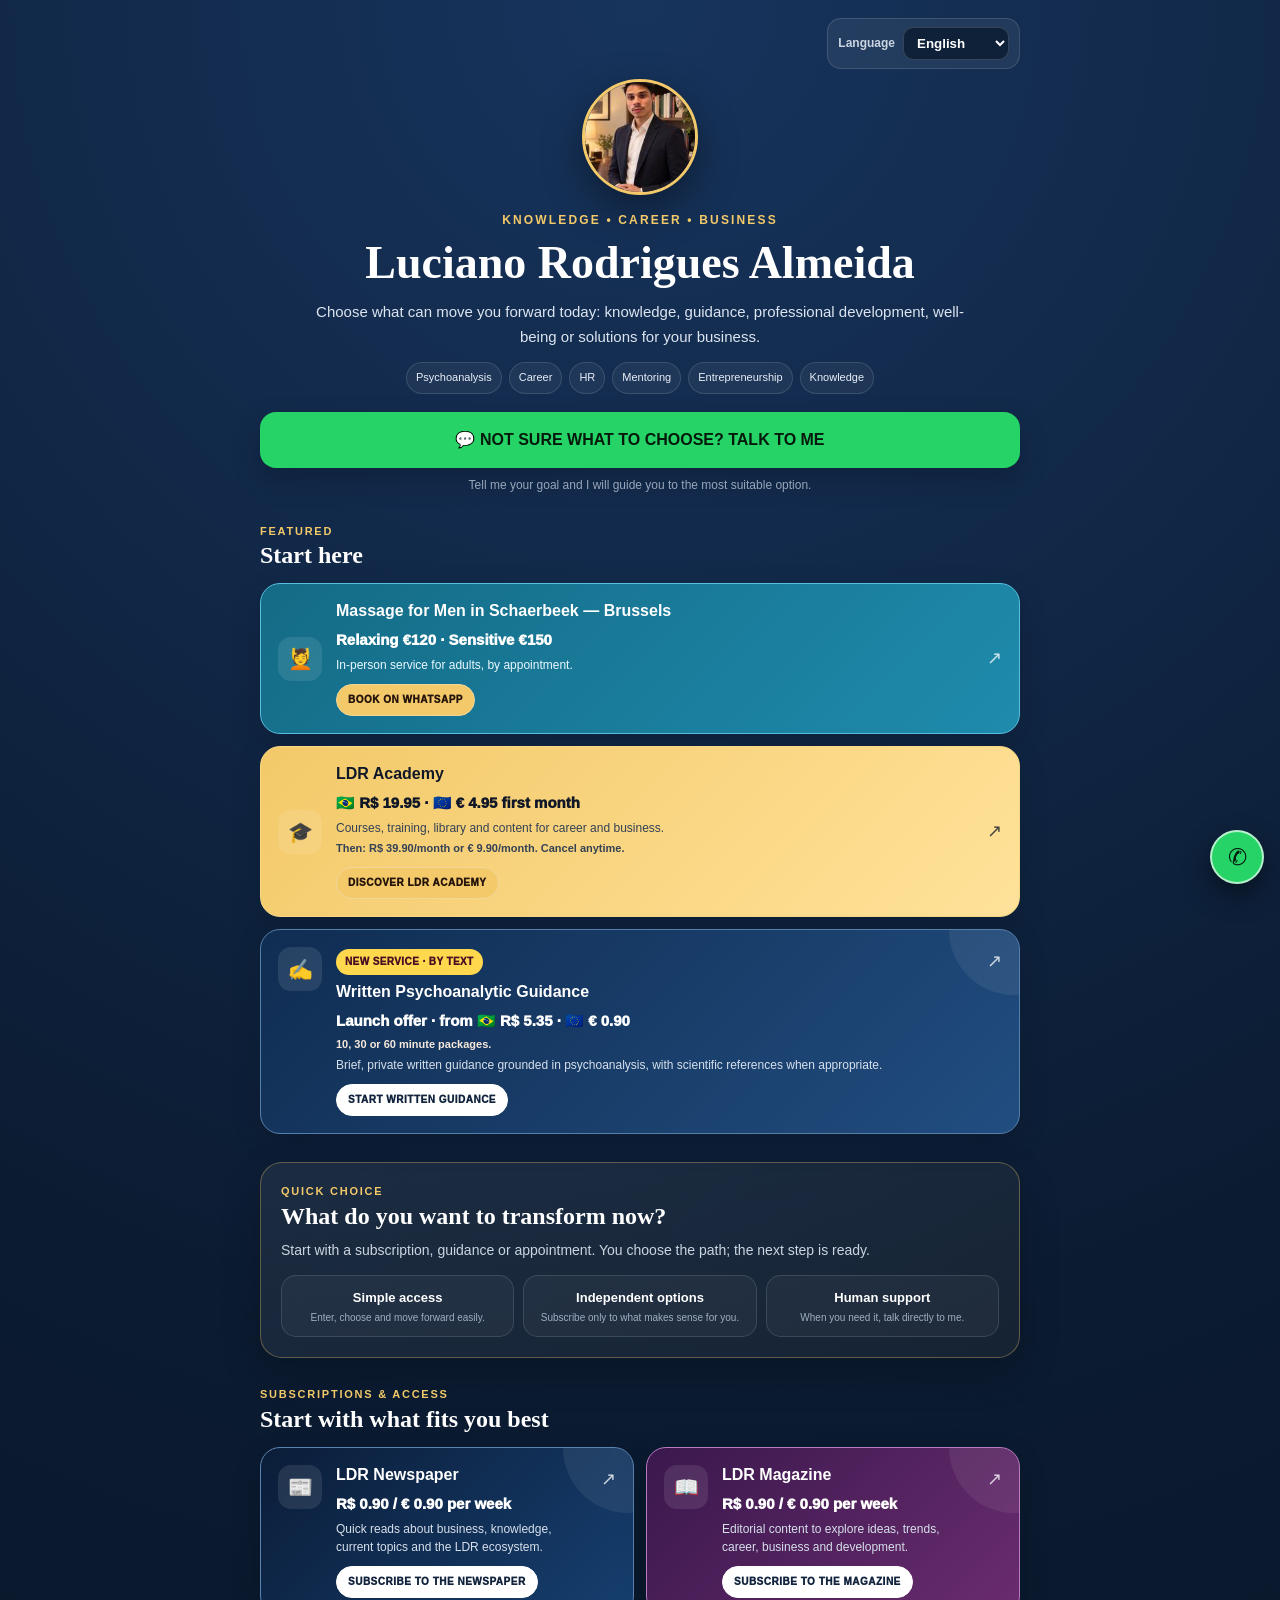
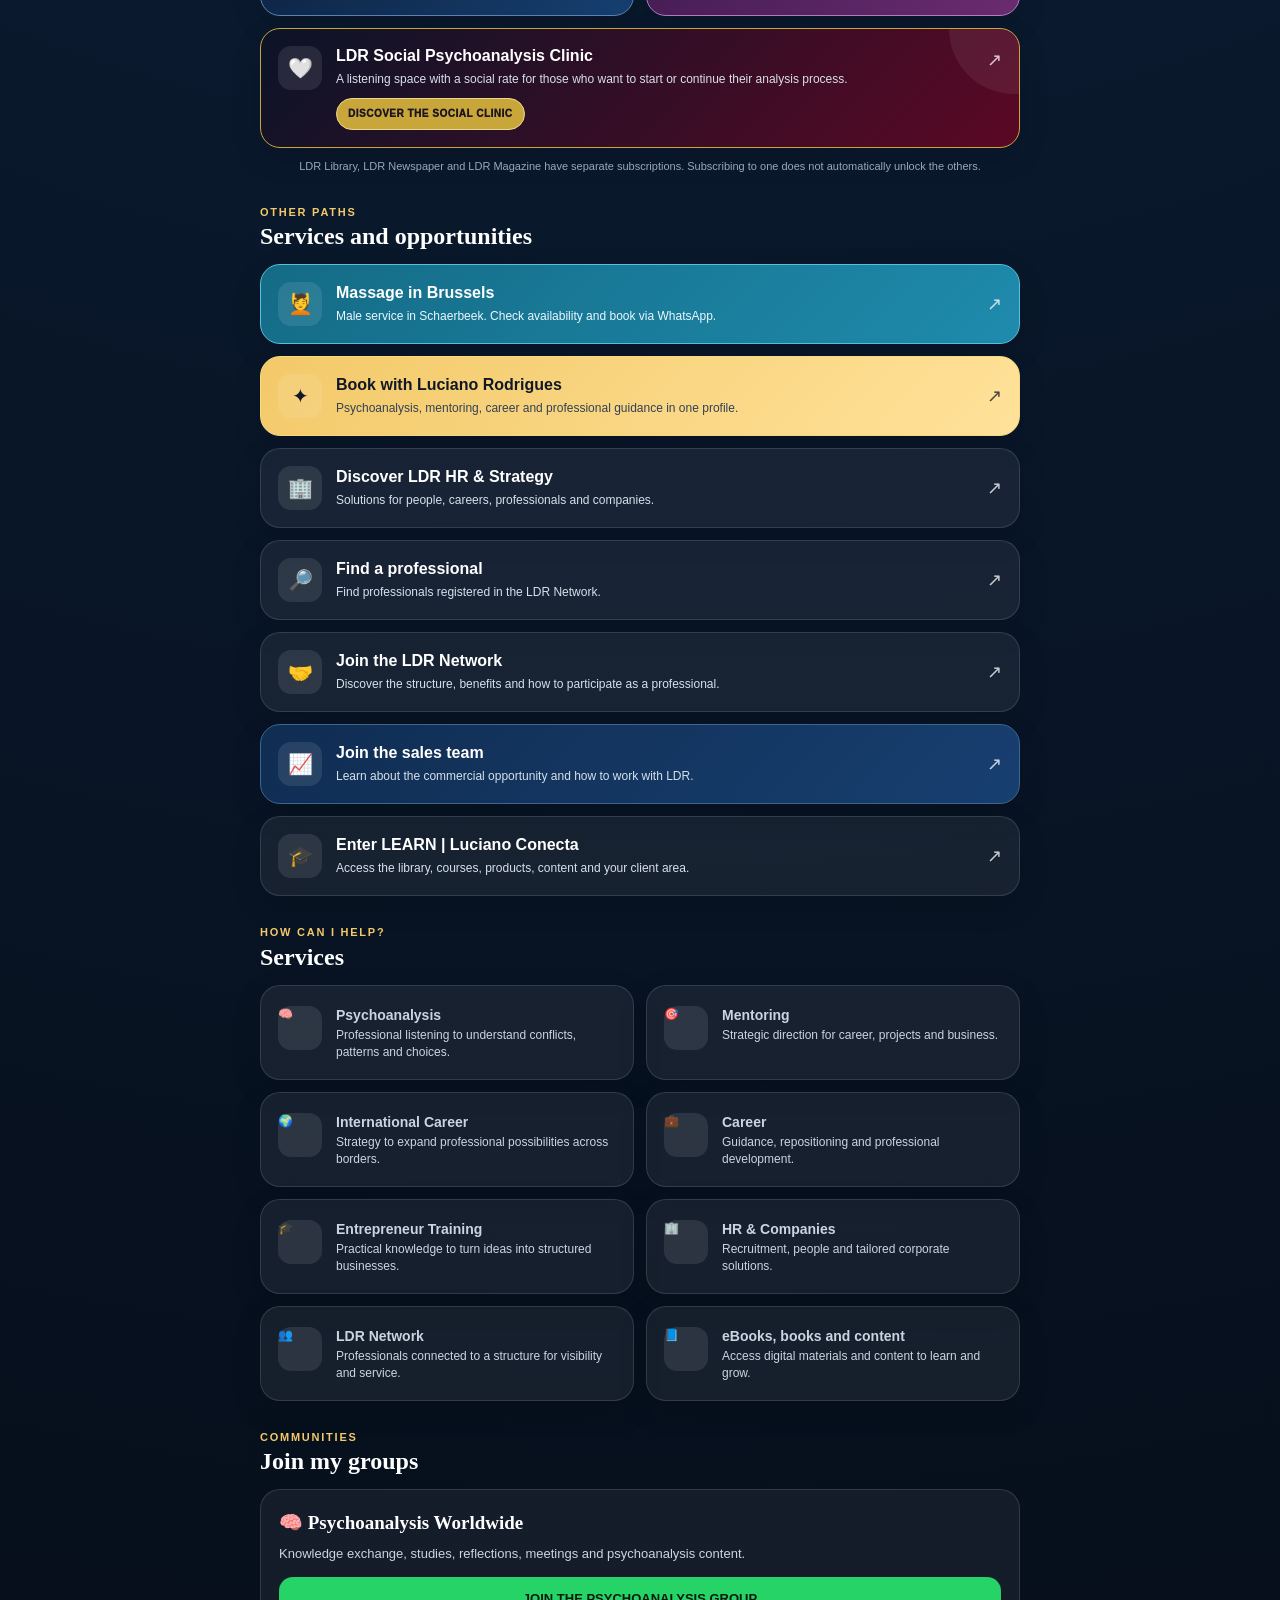
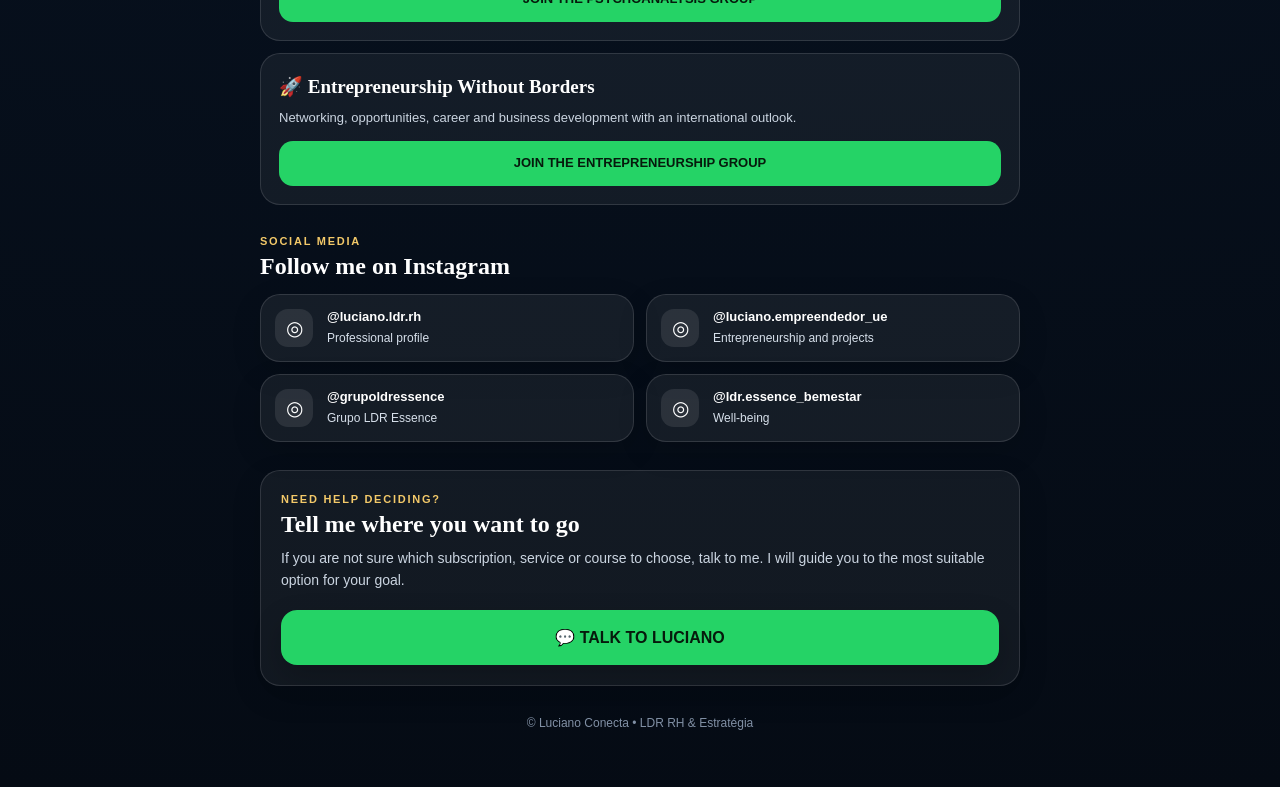
==== bio/index.html @ 5cded9f8 "feat: group massage academy and written guidance on bio" ====
<!doctype html>
<html lang="pt-BR">
<head>
<meta charset="utf-8">
<meta name="viewport" content="width=device-width,initial-scale=1,viewport-fit=cover">
<title>Luciano Conecta | Conhecimento, carreira, serviços e oportunidades</title>
<meta name="description" content="Acesse a Biblioteca LDR, Jornal LDR, Revista LDR, orientação psicanalítica escrita, Clínica Social, serviços, treinamentos e oportunidades do ecossistema Luciano Conecta.">
<meta name="theme-color" content="#07111f">
<meta property="og:title" content="Luciano Conecta | Conhecimento, carreira e serviços">
<meta property="og:description" content="Escolha o que faz sentido para você hoje: assinaturas, orientação psicanalítica escrita, Clínica Social, treinamentos e serviços.">
<meta property="og:type" content="website">
<style>
:root{--navy:#07111f;--navy2:#0b1b31;--blue:#17345d;--blue2:#244b7d;--gold:#f3c969;--gold2:#ffe29a;--text:#fff;--muted:#cbd5e1;--card:#ffffff10;--line:#ffffff20;--green:#25D366;--wine:#651b35;--purple:#43246f;--cream:#fff8e8}
*{box-sizing:border-box}html{scroll-behavior:smooth}body{margin:0;font-family:Inter,Arial,Helvetica,sans-serif;background:radial-gradient(circle at top,var(--blue) 0%,var(--navy2) 34%,var(--navy) 72%,#050b14 100%);color:var(--text);min-height:100vh;line-height:1.6;-webkit-font-smoothing:antialiased}.wrap{width:min(100% - 28px,760px);margin:auto;padding:18px 0 42px}.topbar{display:flex;justify-content:flex-end;margin-bottom:10px}.langbox{display:flex;align-items:center;gap:8px;background:#ffffff10;border:1px solid var(--line);border-radius:14px;padding:8px 10px}.langbox label{font-size:12px;color:var(--muted);font-weight:800}.langbox select{background:#0f2138;color:#fff;border:1px solid #ffffff28;border-radius:10px;padding:7px 9px;font-weight:800;outline:none}.hero{text-align:center}.avatar{width:116px;height:116px;border-radius:50%;margin:auto;display:block;object-fit:cover;object-position:center;border:3px solid var(--gold);box-shadow:0 14px 40px #0006;background:#102039}.eyebrow{margin:16px 0 0;color:var(--gold);font-size:12px;font-weight:900;letter-spacing:.18em;text-transform:uppercase}h1,h2,h3{font-family:Georgia,serif}h1{font-size:clamp(30px,8vw,46px);line-height:1.08;margin:8px 0 0}h2{font-size:24px;line-height:1.25;margin:0}.intro{color:#dce5f0;font-size:15px;line-height:1.65;margin:12px auto 0;max-width:650px}.trust{display:flex;flex-wrap:wrap;justify-content:center;gap:7px;margin-top:13px}.trust span{font-size:11px;color:#e8eef7;background:#ffffff0d;border:1px solid var(--line);padding:6px 9px;border-radius:999px}.cta-primary{display:flex;justify-content:center;align-items:center;gap:9px;width:100%;margin-top:18px;padding:15px 18px;border-radius:16px;background:var(--green);color:#061a0c;text-decoration:none;font-weight:900;box-shadow:0 12px 30px #0003;transition:.18s ease;min-height:54px}.mini{font-size:12px;color:#98a6b8;text-align:center;margin-top:8px}.section{margin-top:28px}.section-head{margin-bottom:13px}.section-kicker{color:var(--gold);font-size:11px;font-weight:900;letter-spacing:.16em;text-transform:uppercase}.decision{padding:20px;border:1px solid #f3c96955;border-radius:22px;background:linear-gradient(135deg,#ffffff10,#f3c9690d);box-shadow:0 14px 40px #0003}.decision p{margin:8px 0 0;color:var(--muted);font-size:14px}.sales-grid{display:grid;grid-template-columns:1fr 1fr;gap:12px}.sale-card,.card,.service,.social{display:flex;gap:14px;align-items:center;padding:17px;border-radius:20px;border:1px solid var(--line);background:var(--card);color:#fff;text-decoration:none;box-shadow:0 10px 30px #0002;transition:.18s ease;min-height:74px}.sale-card{align-items:flex-start;position:relative;overflow:hidden}.sale-card:after{content:"";position:absolute;width:130px;height:130px;border-radius:50%;right:-60px;top:-65px;background:#fff1;pointer-events:none}.sale-card.library{grid-column:1/-1;background:linear-gradient(135deg,#4b0f24,#711b38,#5b0824);border-color:#d8b56a}.sale-card.newspaper{background:linear-gradient(135deg,#0b1d38,#163f70);border-color:#5b83b1}.sale-card.magazine{background:linear-gradient(135deg,#3a184d,#6a2c6f);border-color:#b77bbf}.sale-card.career{grid-column:1/-1;background:linear-gradient(135deg,#102d52,#214d80);border-color:#567faa}.sale-card.clinic{grid-column:1/-1;background:linear-gradient(135deg,#0b1428,#5b0824);border-color:#c9a63a}.sale-icon,.icon{width:44px;height:44px;border-radius:13px;display:grid;place-items:center;background:#ffffff18;font-size:20px;flex:0 0 44px}.copy{flex:1;min-width:0}.title{display:block;font-size:16px;font-weight:900;line-height:1.25}.desc{display:block;margin-top:4px;font-size:12px;line-height:1.5;color:#d7e0eb}.price{display:block;margin-top:7px;font-size:15px;font-weight:1000;color:#fff}.renewal{display:block;margin-top:4px;font-size:11px;font-weight:700;color:#f7e9dc;line-height:1.4}.badge{display:inline-block;margin:0 0 7px;padding:5px 9px;border-radius:999px;background:#ffd84d;color:#4b0f24;font-size:10px;font-weight:1000;letter-spacing:.04em}.action{display:inline-block;margin-top:10px;padding:7px 11px;border-radius:999px;background:var(--gold);color:#24130a;border:1px solid #f1d79a;font-size:10px;font-weight:1000;letter-spacing:.05em}.newspaper .action,.magazine .action,.career .action{background:#fff;color:#11233d;border-color:#fff}.clinic .action{background:#c9a63a;color:#1b1520;border-color:#ead88d}.arrow{opacity:.76;font-size:18px}.independent{margin:10px 3px 0;color:#9eafc3;font-size:11px;text-align:center}.proof{display:grid;grid-template-columns:repeat(3,1fr);gap:9px;margin-top:14px}.proof div{padding:12px 9px;text-align:center;border:1px solid var(--line);border-radius:15px;background:#ffffff0a}.proof strong{display:block;font-size:13px}.proof span{display:block;margin-top:2px;color:#9eafc3;font-size:10px;line-height:1.35}.links,.services,.groups,.social-grid{display:grid;gap:12px}.links{grid-template-columns:1fr}.services{grid-template-columns:1fr 1fr}.service{align-items:flex-start}.service strong{display:block;font-size:14px;line-height:1.3}.service span{display:block;color:var(--muted);font-size:12px;line-height:1.45;margin-top:3px}.card.featured{background:linear-gradient(135deg,var(--gold),var(--gold2));color:#101827;border-color:#f7d884}.card.featured .desc{color:#334155}.card.commercial{background:linear-gradient(135deg,#102d52,#173f70);border-color:#3f6591}.card.massage{background:linear-gradient(135deg,#146b86,#1f8bad);border-color:#58bfdc}.card.massage .desc{color:#eaf9ff}.group-card{padding:18px;border:1px solid var(--line);border-radius:20px;background:#ffffff0e}.group-card h3{margin:0 0 5px;font-size:19px}.group-card p{margin:0;color:var(--muted);font-size:13px}.group-card a{display:block;text-align:center;margin-top:13px;padding:12px 14px;border-radius:14px;background:var(--green);color:#061a0c;text-decoration:none;font-weight:900;font-size:13px}.social-grid{grid-template-columns:1fr 1fr}.social{padding:14px;min-height:66px}.social .icon{width:38px;height:38px;flex-basis:38px}.social .title{font-size:13px}.note{padding:20px;border:1px solid var(--line);border-radius:20px;background:#ffffff0e;box-shadow:0 10px 30px #0002}.note p{margin:8px 0 0;color:var(--muted);font-size:14px}.footer{text-align:center;color:#8190a5;font-size:12px;margin-top:28px}.cta-primary:hover,.sale-card:hover,.card:hover,.service:hover,.social:hover,.group-card a:hover{transform:translateY(-2px)}a:focus-visible,select:focus-visible{outline:3px solid var(--gold);outline-offset:3px}.sticky-wa{position:fixed;right:16px;bottom:16px;z-index:20;width:54px;height:54px;border-radius:50%;display:grid;place-items:center;background:var(--green);color:#061a0c;text-decoration:none;font-size:23px;box-shadow:0 12px 28px #0007;border:2px solid #ffffffaa}
@media(max-width:560px){.wrap{width:min(100% - 22px,760px);padding-top:14px}.sales-grid,.services,.social-grid{grid-template-columns:1fr}.sale-card.library,.sale-card.career,.sale-card.clinic{grid-column:auto}.proof{grid-template-columns:1fr}.avatar{width:106px;height:106px}.sale-card,.card,.service{padding:15px}.section{margin-top:25px}.sticky-wa{right:12px;bottom:12px}.topbar{justify-content:center}.langbox{width:100%;justify-content:center}.langbox select{flex:1;max-width:210px}}
@media(prefers-reduced-motion:reduce){*{scroll-behavior:auto!important;transition:none!important}}
</style>
</head>
<body>
<main class="wrap">
<div class="topbar"><div class="langbox"><label for="lang" data-i18n="language">Idioma</label><select id="lang" aria-label="Idioma"><option value="pt">Português</option><option value="fr">Français</option><option value="en">English</option><option value="es">Español</option></select></div></div>

<section class="hero" aria-labelledby="nome-luciano">
<img class="avatar" src="./luciano-bio.jpg?v=4" alt="Luciano Rodrigues Almeida" loading="eager" width="116" height="116">
<p class="eyebrow" data-i18n="eyebrow">Conhecimento • Carreira • Negócios</p>
<h1 id="nome-luciano">Luciano Rodrigues Almeida</h1>
<p class="intro" data-i18n="intro">Escolha o que pode te fazer avançar hoje: conhecimento, orientação, desenvolvimento profissional, bem-estar ou soluções para o seu negócio.</p>
<div class="trust" aria-label="Áreas de atuação"><span data-i18n="tag1">Psicanálise</span><span data-i18n="tag2">Carreira</span><span data-i18n="tag3">RH</span><span data-i18n="tag4">Mentoria</span><span data-i18n="tag5">Empreendedorismo</span><span data-i18n="tag6">Conhecimento</span></div>
<a class="cta-primary" href="https://wa.me/32492923605" target="_blank" rel="noopener" data-i18n="mainCta">💬 NÃO SABE O QUE ESCOLHER? FALE COMIGO</a>
<p class="mini" data-i18n="mainMini">Você me conta seu objetivo e eu te direciono para a opção mais adequada.</p>
</section>

<section class="section" id="destaques-principais" aria-labelledby="destaques-principais-title">
<div class="section-head"><div class="section-kicker" data-i18n="priorityKicker">DESTAQUES</div><h2 id="destaques-principais-title" data-i18n="priorityTitle">Comece por aqui</h2></div>
<div class="links">
<a class="card massage" href="https://wa.me/32492923605?text=Ol%C3%A1%2C%20vi%20a%20massagem%20na%20bio%20do%20Luciano%20e%20gostaria%20de%20verificar%20os%20hor%C3%A1rios%20dispon%C3%ADveis%20em%20Schaerbeek." target="_blank" rel="noopener"><span class="icon">💆</span><span class="copy"><span class="title" data-i18n="priorityMassageTitle">Massagem para Homens em Schaerbeek — Bruxelas</span><span class="price" data-i18n="priorityMassagePrice">Relaxante €120 · Sensível €150</span><span class="desc" data-i18n="priorityMassageDesc">Atendimento presencial para adultos, com horário marcado.</span><span class="action" data-i18n="priorityMassageCta">AGENDAR PELO WHATSAPP</span></span><span class="arrow">↗</span></a>
<a class="card featured" href="https://ldracademy.online/" target="_blank" rel="noopener"><span class="icon">🎓</span><span class="copy"><span class="title" data-i18n="priorityAcademyTitle">LDR Academy</span><span class="price" style="color:#101827" data-i18n="priorityAcademyPrice">🇧🇷 R$ 19,95 · 🇪🇺 € 4,95 no primeiro mês</span><span class="desc" data-i18n="priorityAcademyDesc">Formações, cursos, biblioteca e conteúdos para carreira e negócios.</span><span class="renewal" style="color:#334155" data-i18n="priorityAcademyRenewal">Depois: R$ 39,90/mês ou € 9,90/mês. Cancele quando quiser.</span><span class="action" data-i18n="priorityAcademyCta">CONHECER A LDR ACADEMY</span></span><span class="arrow">↗</span></a>
<a class="sale-card career" href="https://learn.lucianoconecta.online/cliente/orientacao-psicanalitica" target="_blank" rel="noopener"><span class="sale-icon">✍️</span><span class="copy"><span class="badge" data-i18n="careerGuideBadge">NOVO SERVIÇO · POR TEXTO</span><span class="title" data-i18n="careerGuideTitle">Orientação Psicanalítica Escrita</span><span class="price" data-i18n="careerGuidePrice">Promoção · a partir de 🇧🇷 R$ 5,35 · 🇪🇺 € 0,90</span><span class="renewal" data-i18n="careerGuideMeta">Pacotes de 10, 30 ou 60 minutos.</span><span class="desc" data-i18n="careerGuideDesc">Orientação breve, privada e por escrito, com fundamentação psicanalítica e referências científicas quando pertinente.</span><span class="action" data-i18n="careerGuideCta">INICIAR ORIENTAÇÃO ESCRITA</span></span><span class="arrow">↗</span></a>
</div>
</section>

<section class="section decision">
<div class="section-kicker" data-i18n="decisionKicker">ESCOLHA RÁPIDA</div>
<h2 data-i18n="decisionTitle">O que você quer transformar agora?</h2>
<p data-i18n="decisionText">Comece por uma assinatura, orientação ou atendimento. Você escolhe o caminho; o próximo passo já está pronto.</p>
<div class="proof">
<div><strong data-i18n="proof1Title">Acesso simples</strong><span data-i18n="proof1Text">Entre, escolha e avance sem complicação.</span></div>
<div><strong data-i18n="proof2Title">Opções independentes</strong><span data-i18n="proof2Text">Assine somente o que fizer sentido para você.</span></div>
<div><strong data-i18n="proof3Title">Atendimento humano</strong><span data-i18n="proof3Text">Quando precisar, fale diretamente comigo.</span></div>
</div>
</section>

<section class="section" aria-labelledby="assinaturas">
<div class="section-head"><div class="section-kicker" data-i18n="subscriptionsKicker">ASSINATURAS E ACESSOS</div><h2 id="assinaturas" data-i18n="subscriptionsTitle">Comece pelo que mais combina com você</h2></div>
<div class="sales-grid">

<a class="sale-card newspaper" href="https://learn.lucianoconecta.online/cliente/biblioteca/jornal-ldr" target="_blank" rel="noopener"><span class="sale-icon">📰</span><span class="copy"><span class="title" data-i18n="newspaperTitle">Jornal LDR</span><span class="price" data-i18n="newspaperPrice">R$ 0,90 / € 0,90 por semana</span><span class="desc" data-i18n="newspaperDesc">Leituras rápidas sobre negócios, conhecimento, atualidades e temas do ecossistema LDR.</span><span class="action" data-i18n="newspaperCta">ASSINAR O JORNAL</span></span><span class="arrow">↗</span></a>

<a class="sale-card magazine" href="https://learn.lucianoconecta.online/cliente/biblioteca/revista-ldr" target="_blank" rel="noopener"><span class="sale-icon">📖</span><span class="copy"><span class="title" data-i18n="magazineTitle">Revista LDR</span><span class="price" data-i18n="magazinePrice">R$ 0,90 / € 0,90 por semana</span><span class="desc" data-i18n="magazineDesc">Conteúdo editorial para aprofundar ideias, tendências, carreira, negócios e desenvolvimento.</span><span class="action" data-i18n="magazineCta">ASSINAR A REVISTA</span></span><span class="arrow">↗</span></a>


<a class="sale-card clinic" href="https://learn.lucianoconecta.online/clinica-social" target="_blank" rel="noopener"><span class="sale-icon">🤍</span><span class="copy"><span class="title" data-i18n="clinicTitle">Clínica Social LDR de Psicanálise</span><span class="desc" data-i18n="clinicDesc">Um espaço de escuta com valor social para quem deseja iniciar ou continuar seu processo de análise.</span><span class="action" data-i18n="clinicCta">CONHECER A CLÍNICA SOCIAL</span></span><span class="arrow">↗</span></a>
</div>
<p class="independent" data-i18n="independentNote">Biblioteca LDR, Jornal LDR e Revista LDR possuem assinaturas independentes. A contratação de uma não libera automaticamente as outras.</p>
</section>

<section class="section" aria-labelledby="atalhos">
<div class="section-head"><div class="section-kicker" data-i18n="shortcutsKicker">OUTROS CAMINHOS</div><h2 id="atalhos" data-i18n="shortcutsTitle">Serviços e oportunidades</h2></div>
<div class="links">
<a class="card massage" href="https://wa.me/32492923605" target="_blank" rel="noopener"><span class="icon">💆</span><span class="copy"><span class="title" data-i18n="massageTitle">Massagens em Bruxelas</span><span class="desc" data-i18n="massageDesc">Atendimento masculino em Schaerbeek. Consulte horários e agende pelo WhatsApp.</span></span><span class="arrow">↗</span></a>
<a class="card featured" href="https://learn.lucianoconecta.online/profissional/luciano-rodrigues-almeida" target="_blank" rel="noopener"><span class="icon">✦</span><span class="copy"><span class="title" data-i18n="bookTitle">Agendar com Luciano Rodrigues</span><span class="desc" data-i18n="bookDesc">Psicanálise, mentoria, carreira e orientação profissional em um único perfil.</span></span><span class="arrow">↗</span></a>
<a class="card" href="https://ldrrhestrategia.com/" target="_blank" rel="noopener"><span class="icon">🏢</span><span class="copy"><span class="title" data-i18n="ldrTitle">Conhecer a LDR RH & Estratégia</span><span class="desc" data-i18n="ldrDesc">Soluções para pessoas, carreira, profissionais e empresas.</span></span><span class="arrow">↗</span></a>
<a class="card" href="https://learn.lucianoconecta.online/profissionais" target="_blank" rel="noopener"><span class="icon">🔎</span><span class="copy"><span class="title" data-i18n="findTitle">Encontrar um profissional</span><span class="desc" data-i18n="findDesc">Encontre profissionais cadastrados na Rede LDR.</span></span><span class="arrow">↗</span></a>
<a class="card" href="https://learn.lucianoconecta.online/para-profissionais" target="_blank" rel="noopener"><span class="icon">🤝</span><span class="copy"><span class="title" data-i18n="networkTitle">Quero entrar para a Rede LDR</span><span class="desc" data-i18n="networkDesc">Conheça a estrutura, os benefícios e como participar como profissional.</span></span><span class="arrow">↗</span></a>
<a class="card commercial" href="https://ldrrhestrategia.com/vendedor?lang=pt" target="_blank" rel="noopener" id="seller-link"><span class="icon">📈</span><span class="copy"><span class="title" data-i18n="sellerTitle">Quero fazer parte da área comercial</span><span class="desc" data-i18n="sellerDesc">Conheça a oportunidade comercial e veja como trabalhar com a LDR.</span></span><span class="arrow">↗</span></a>
<a class="card" href="https://learn.lucianoconecta.online/" target="_blank" rel="noopener"><span class="icon">🎓</span><span class="copy"><span class="title" data-i18n="platformTitle">Entrar no LEARN | Luciano Conecta</span><span class="desc" data-i18n="platformDesc">Acesse biblioteca, formações, produtos, conteúdos e sua área de cliente.</span></span><span class="arrow">↗</span></a>
</div>
</section>

<section class="section" aria-labelledby="servicos">
<div class="section-head"><div class="section-kicker" data-i18n="servicesKicker">COMO POSSO TE AJUDAR?</div><h2 id="servicos" data-i18n="servicesTitle">Serviços</h2></div>
<div class="services">
<a class="service" href="https://learn.lucianoconecta.online/profissional/luciano-rodrigues-almeida" target="_blank" rel="noopener"><span class="icon">🧠</span><span><strong data-i18n="psyTitle">Psicanálise</strong><span data-i18n="psyDesc">Escuta profissional para compreender conflitos, padrões e escolhas.</span></span></a>
<a class="service" href="https://learn.lucianoconecta.online/profissional/luciano-rodrigues-almeida" target="_blank" rel="noopener"><span class="icon">🎯</span><span><strong data-i18n="mentorTitle">Mentoria</strong><span data-i18n="mentorDesc">Direção estratégica para carreira, projetos e negócios.</span></span></a>
<a class="service" href="https://ldrrhestrategia.com/" target="_blank" rel="noopener"><span class="icon">🌍</span><span><strong data-i18n="intlTitle">Carreira Internacional</strong><span data-i18n="intlDesc">Estratégia para ampliar possibilidades profissionais além das fronteiras.</span></span></a>
<a class="service" href="https://learn.lucianoconecta.online/profissional/luciano-rodrigues-almeida" target="_blank" rel="noopener"><span class="icon">💼</span><span><strong data-i18n="careerTitle">Carreira</strong><span data-i18n="careerDesc">Orientação, reposicionamento e desenvolvimento profissional.</span></span></a>
<a class="service" id="training-link" href="https://ldrrhestrategia.com/treinamento?lang=pt" target="_blank" rel="noopener"><span class="icon">🎓</span><span><strong data-i18n="trainingTitle">Treinamento para Empreendedores</strong><span data-i18n="trainingDesc">Conhecimento prático para tirar ideias do papel e estruturar o negócio.</span></span></a>
<a class="service" href="https://ldrrhestrategia.com/" target="_blank" rel="noopener"><span class="icon">🏢</span><span><strong data-i18n="rhTitle">RH & Empresas</strong><span data-i18n="rhDesc">Recrutamento, pessoas e soluções corporativas sob medida.</span></span></a>
<a class="service" href="https://learn.lucianoconecta.online/profissionais" target="_blank" rel="noopener"><span class="icon">👥</span><span><strong data-i18n="netTitle">Rede LDR</strong><span data-i18n="netDesc">Profissionais conectados a uma estrutura de visibilidade e atendimento.</span></span></a>
<a class="service" href="https://learn.lucianoconecta.online/cliente/biblioteca" target="_blank" rel="noopener"><span class="icon">📘</span><span><strong data-i18n="ebookTitle">eBooks, livros e conteúdos</strong><span data-i18n="ebookDesc">Acesse materiais digitais e conteúdos para aprender e evoluir.</span></span></a>
</div>
</section>

<section class="section">
<div class="section-head"><div class="section-kicker" data-i18n="communityKicker">COMUNIDADES</div><h2 data-i18n="communityTitle">Entre nos meus grupos</h2></div>
<div class="groups">
<div class="group-card"><h3 data-i18n="psyGroupTitle">🧠 Psicanálise no Mundo</h3><p data-i18n="psyGroupDesc">Troca de conhecimento, estudos, reflexões, encontros e conteúdos relacionados à Psicanálise.</p><a href="https://chat.whatsapp.com/HxvGFnsAXGMIIftmY2i65V?mode=gi_t" target="_blank" rel="noopener" data-i18n="psyGroupCta">ENTRAR NO GRUPO DE PSICANÁLISE</a></div>
<div class="group-card"><h3 data-i18n="bizGroupTitle">🚀 Empreendedorismo sem Fronteiras</h3><p data-i18n="bizGroupDesc">Networking, oportunidades, carreira e desenvolvimento de negócios com visão além das fronteiras.</p><a href="https://chat.whatsapp.com/IMk7F1zg2rZJdj9NWC664G?s=cl&p=i&ilr=0" target="_blank" rel="noopener" data-i18n="bizGroupCta">ENTRAR NO GRUPO DE EMPREENDEDORISMO</a></div>
</div>
</section>

<section class="section">
<div class="section-head"><div class="section-kicker" data-i18n="socialKicker">REDES SOCIAIS</div><h2 data-i18n="socialTitle">Me acompanhe no Instagram</h2></div>
<div class="social-grid">
<a class="social" href="https://www.instagram.com/luciano.ldr.rh" target="_blank" rel="noopener"><span class="icon">◎</span><span class="copy"><span class="title">@luciano.ldr.rh</span><span class="desc" data-i18n="socialProfessional">Perfil profissional</span></span></a>
<a class="social" href="https://www.instagram.com/luciano.empreendedor_ue" target="_blank" rel="noopener"><span class="icon">◎</span><span class="copy"><span class="title">@luciano.empreendedor_ue</span><span class="desc" data-i18n="socialBusiness">Empreendedorismo e projetos</span></span></a>
<a class="social" href="https://www.instagram.com/grupoldressence" target="_blank" rel="noopener"><span class="icon">◎</span><span class="copy"><span class="title">@grupoldressence</span><span class="desc">Grupo LDR Essence</span></span></a>
<a class="social" href="https://www.instagram.com/ldr.essence_bemestar" target="_blank" rel="noopener"><span class="icon">◎</span><span class="copy"><span class="title">@ldr.essence_bemestar</span><span class="desc" data-i18n="socialWellness">Bem-estar</span></span></a>
</div>
</section>

<section class="section note">
<div class="section-kicker" data-i18n="finalKicker">PRECISA DE AJUDA PARA DECIDIR?</div><h2 data-i18n="finalTitle">Me diga onde você quer chegar</h2><p data-i18n="finalText">Se você ainda não sabe qual assinatura, serviço ou formação escolher, fale comigo. Eu te direciono para a alternativa mais adequada ao seu objetivo.</p>
<a class="cta-primary" href="https://wa.me/32492923605" target="_blank" rel="noopener" data-i18n="finalCta">💬 QUERO FALAR COM LUCIANO</a>
</section>

<p class="footer">© Luciano Conecta • LDR RH & Estratégia</p>
</main>
<a class="sticky-wa" href="https://wa.me/32492923605" target="_blank" rel="noopener" aria-label="WhatsApp">✆</a>

<script>
const T={
pt:{priorityKicker:"DESTAQUES",priorityTitle:"Comece por aqui",priorityMassageTitle:"Massagem para Homens em Schaerbeek — Bruxelas",priorityMassagePrice:"Relaxante €120 · Sensível €150",priorityMassageDesc:"Atendimento presencial para adultos, com horário marcado.",priorityMassageCta:"AGENDAR PELO WHATSAPP",priorityAcademyTitle:"LDR Academy",priorityAcademyPrice:"🇧🇷 R$ 19,95 · 🇪🇺 € 4,95 no primeiro mês",priorityAcademyDesc:"Formações, cursos, biblioteca e conteúdos para carreira e negócios.",priorityAcademyRenewal:"Depois: R$ 39,90/mês ou € 9,90/mês. Cancele quando quiser.",priorityAcademyCta:"CONHECER A LDR ACADEMY",language:"Idioma",eyebrow:"Conhecimento • Carreira • Negócios",intro:"Escolha o que pode te fazer avançar hoje: conhecimento, orientação, desenvolvimento profissional, bem-estar ou soluções para o seu negócio.",tag1:"Psicanálise",tag2:"Carreira",tag3:"RH",tag4:"Mentoria",tag5:"Empreendedorismo",tag6:"Conhecimento",mainCta:"💬 NÃO SABE O QUE ESCOLHER? FALE COMIGO",mainMini:"Você me conta seu objetivo e eu te direciono para a opção mais adequada.",decisionKicker:"ESCOLHA RÁPIDA",decisionTitle:"O que você quer transformar agora?",decisionText:"Comece por uma assinatura, orientação ou atendimento. Você escolhe o caminho; o próximo passo já está pronto.",proof1Title:"Acesso simples",proof1Text:"Entre, escolha e avance sem complicação.",proof2Title:"Opções independentes",proof2Text:"Assine somente o que fizer sentido para você.",proof3Title:"Atendimento humano",proof3Text:"Quando precisar, fale diretamente comigo.",subscriptionsKicker:"ASSINATURAS E ACESSOS",subscriptionsTitle:"Comece pelo que mais combina com você",libraryPromo:"⚡ 50% NO PRIMEIRO MÊS",libraryTitle:"Assinatura da Biblioteca LDR",libraryPrice:"🇧🇷 R$ 19,95 · 🇪🇺 € 4,95 no primeiro mês",libraryRenewal:"Depois: R$ 39,90/mês ou € 9,90/mês. Cancele quando quiser.",libraryDesc:"Uma porta de entrada para formações, conteúdos digitais, eBooks, livros e materiais selecionados.",libraryCta:"QUERO ACESSAR A BIBLIOTECA",newspaperTitle:"Jornal LDR",newspaperPrice:"R$ 0,90 / € 0,90 por semana",newspaperDesc:"Leituras rápidas sobre negócios, conhecimento, atualidades e temas do ecossistema LDR.",newspaperCta:"ASSINAR O JORNAL",magazineTitle:"Revista LDR",magazinePrice:"R$ 0,90 / € 0,90 por semana",magazineDesc:"Conteúdo editorial para aprofundar ideias, tendências, carreira, negócios e desenvolvimento.",magazineCta:"ASSINAR A REVISTA",careerGuideBadge:"NOVO SERVIÇO · POR TEXTO",careerGuideTitle:"Orientação Psicanalítica Escrita",careerGuidePrice:"Promoção · a partir de 🇧🇷 R$ 5,35 · 🇪🇺 € 0,90",careerGuideMeta:"Pacotes de 10, 30 ou 60 minutos.",careerGuideDesc:"Orientação breve, privada e por escrito, com fundamentação psicanalítica e referências científicas quando pertinente.",careerGuideCta:"INICIAR ORIENTAÇÃO ESCRITA",clinicTitle:"Clínica Social LDR de Psicanálise",clinicDesc:"Um espaço de escuta com valor social para quem deseja iniciar ou continuar seu processo de análise.",clinicCta:"CONHECER A CLÍNICA SOCIAL",independentNote:"Biblioteca LDR, Jornal LDR e Revista LDR possuem assinaturas independentes. A contratação de uma não libera automaticamente as outras.",shortcutsKicker:"OUTROS CAMINHOS",shortcutsTitle:"Serviços e oportunidades",massageTitle:"Massagens em Bruxelas",massageDesc:"Atendimento masculino em Schaerbeek. Consulte horários e agende pelo WhatsApp.",bookTitle:"Agendar com Luciano Rodrigues",bookDesc:"Psicanálise, mentoria, carreira e orientação profissional em um único perfil.",ldrTitle:"Conhecer a LDR RH & Estratégia",ldrDesc:"Soluções para pessoas, carreira, profissionais e empresas.",findTitle:"Encontrar um profissional",findDesc:"Encontre profissionais cadastrados na Rede LDR.",networkTitle:"Quero entrar para a Rede LDR",networkDesc:"Conheça a estrutura, os benefícios e como participar como profissional.",sellerTitle:"Quero fazer parte da área comercial",sellerDesc:"Conheça a oportunidade comercial e veja como trabalhar com a LDR.",platformTitle:"Entrar no LEARN | Luciano Conecta",platformDesc:"Acesse biblioteca, formações, produtos, conteúdos e sua área de cliente.",servicesKicker:"COMO POSSO TE AJUDAR?",servicesTitle:"Serviços",psyTitle:"Psicanálise",psyDesc:"Escuta profissional para compreender conflitos, padrões e escolhas.",mentorTitle:"Mentoria",mentorDesc:"Direção estratégica para carreira, projetos e negócios.",intlTitle:"Carreira Internacional",intlDesc:"Estratégia para ampliar possibilidades profissionais além das fronteiras.",careerTitle:"Carreira",careerDesc:"Orientação, reposicionamento e desenvolvimento profissional.",trainingTitle:"Treinamento para Empreendedores",trainingDesc:"Conhecimento prático para tirar ideias do papel e estruturar o negócio.",rhTitle:"RH & Empresas",rhDesc:"Recrutamento, pessoas e soluções corporativas sob medida.",netTitle:"Rede LDR",netDesc:"Profissionais conectados a uma estrutura de visibilidade e atendimento.",ebookTitle:"eBooks, livros e conteúdos",ebookDesc:"Acesse materiais digitais e conteúdos para aprender e evoluir.",communityKicker:"COMUNIDADES",communityTitle:"Entre nos meus grupos",psyGroupTitle:"🧠 Psicanálise no Mundo",psyGroupDesc:"Troca de conhecimento, estudos, reflexões, encontros e conteúdos relacionados à Psicanálise.",psyGroupCta:"ENTRAR NO GRUPO DE PSICANÁLISE",bizGroupTitle:"🚀 Empreendedorismo sem Fronteiras",bizGroupDesc:"Networking, oportunidades, carreira e desenvolvimento de negócios com visão além das fronteiras.",bizGroupCta:"ENTRAR NO GRUPO DE EMPREENDEDORISMO",socialKicker:"REDES SOCIAIS",socialTitle:"Me acompanhe no Instagram",socialProfessional:"Perfil profissional",socialBusiness:"Empreendedorismo e projetos",socialWellness:"Bem-estar",finalKicker:"PRECISA DE AJUDA PARA DECIDIR?",finalTitle:"Me diga onde você quer chegar",finalText:"Se você ainda não sabe qual assinatura, serviço ou formação escolher, fale comigo. Eu te direciono para a alternativa mais adequada ao seu objetivo.",finalCta:"💬 QUERO FALAR COM LUCIANO"},
en:{priorityKicker:"FEATURED",priorityTitle:"Start here",priorityMassageTitle:"Massage for Men in Schaerbeek — Brussels",priorityMassagePrice:"Relaxing €120 · Sensitive €150",priorityMassageDesc:"In-person service for adults, by appointment.",priorityMassageCta:"BOOK ON WHATSAPP",priorityAcademyTitle:"LDR Academy",priorityAcademyPrice:"🇧🇷 R$ 19.95 · 🇪🇺 € 4.95 first month",priorityAcademyDesc:"Courses, training, library and content for career and business.",priorityAcademyRenewal:"Then: R$ 39.90/month or € 9.90/month. Cancel anytime.",priorityAcademyCta:"DISCOVER LDR ACADEMY",language:"Language",eyebrow:"Knowledge • Career • Business",intro:"Choose what can move you forward today: knowledge, guidance, professional development, well-being or solutions for your business.",tag1:"Psychoanalysis",tag2:"Career",tag3:"HR",tag4:"Mentoring",tag5:"Entrepreneurship",tag6:"Knowledge",mainCta:"💬 NOT SURE WHAT TO CHOOSE? TALK TO ME",mainMini:"Tell me your goal and I will guide you to the most suitable option.",decisionKicker:"QUICK CHOICE",decisionTitle:"What do you want to transform now?",decisionText:"Start with a subscription, guidance or appointment. You choose the path; the next step is ready.",proof1Title:"Simple access",proof1Text:"Enter, choose and move forward easily.",proof2Title:"Independent options",proof2Text:"Subscribe only to what makes sense for you.",proof3Title:"Human support",proof3Text:"When you need it, talk directly to me.",subscriptionsKicker:"SUBSCRIPTIONS & ACCESS",subscriptionsTitle:"Start with what fits you best",libraryPromo:"⚡ 50% OFF THE FIRST MONTH",libraryTitle:"LDR Library Subscription",libraryPrice:"🇧🇷 R$ 19.95 · 🇪🇺 € 4.95 first month",libraryRenewal:"Then: R$ 39.90/month or € 9.90/month. Cancel anytime.",libraryDesc:"Your gateway to courses, digital content, eBooks, books and selected materials.",libraryCta:"ACCESS THE LIBRARY",newspaperTitle:"LDR Newspaper",newspaperPrice:"R$ 0.90 / € 0.90 per week",newspaperDesc:"Quick reads about business, knowledge, current topics and the LDR ecosystem.",newspaperCta:"SUBSCRIBE TO THE NEWSPAPER",magazineTitle:"LDR Magazine",magazinePrice:"R$ 0.90 / € 0.90 per week",magazineDesc:"Editorial content to explore ideas, trends, career, business and development.",magazineCta:"SUBSCRIBE TO THE MAGAZINE",careerGuideBadge:"NEW SERVICE · BY TEXT",careerGuideTitle:"Written Psychoanalytic Guidance",careerGuidePrice:"Launch offer · from 🇧🇷 R$ 5.35 · 🇪🇺 € 0.90",careerGuideMeta:"10, 30 or 60 minute packages.",careerGuideDesc:"Brief, private written guidance grounded in psychoanalysis, with scientific references when appropriate.",careerGuideCta:"START WRITTEN GUIDANCE",clinicTitle:"LDR Social Psychoanalysis Clinic",clinicDesc:"A listening space with a social rate for those who want to start or continue their analysis process.",clinicCta:"DISCOVER THE SOCIAL CLINIC",independentNote:"LDR Library, LDR Newspaper and LDR Magazine have separate subscriptions. Subscribing to one does not automatically unlock the others.",shortcutsKicker:"OTHER PATHS",shortcutsTitle:"Services and opportunities",massageTitle:"Massage in Brussels",massageDesc:"Male service in Schaerbeek. Check availability and book via WhatsApp.",bookTitle:"Book with Luciano Rodrigues",bookDesc:"Psychoanalysis, mentoring, career and professional guidance in one profile.",ldrTitle:"Discover LDR HR & Strategy",ldrDesc:"Solutions for people, careers, professionals and companies.",findTitle:"Find a professional",findDesc:"Find professionals registered in the LDR Network.",networkTitle:"Join the LDR Network",networkDesc:"Discover the structure, benefits and how to participate as a professional.",sellerTitle:"Join the sales team",sellerDesc:"Learn about the commercial opportunity and how to work with LDR.",platformTitle:"Enter LEARN | Luciano Conecta",platformDesc:"Access the library, courses, products, content and your client area.",servicesKicker:"HOW CAN I HELP?",servicesTitle:"Services",psyTitle:"Psychoanalysis",psyDesc:"Professional listening to understand conflicts, patterns and choices.",mentorTitle:"Mentoring",mentorDesc:"Strategic direction for career, projects and business.",intlTitle:"International Career",intlDesc:"Strategy to expand professional possibilities across borders.",careerTitle:"Career",careerDesc:"Guidance, repositioning and professional development.",trainingTitle:"Entrepreneur Training",trainingDesc:"Practical knowledge to turn ideas into structured businesses.",rhTitle:"HR & Companies",rhDesc:"Recruitment, people and tailored corporate solutions.",netTitle:"LDR Network",netDesc:"Professionals connected to a structure for visibility and service.",ebookTitle:"eBooks, books and content",ebookDesc:"Access digital materials and content to learn and grow.",communityKicker:"COMMUNITIES",communityTitle:"Join my groups",psyGroupTitle:"🧠 Psychoanalysis Worldwide",psyGroupDesc:"Knowledge exchange, studies, reflections, meetings and psychoanalysis content.",psyGroupCta:"JOIN THE PSYCHOANALYSIS GROUP",bizGroupTitle:"🚀 Entrepreneurship Without Borders",bizGroupDesc:"Networking, opportunities, career and business development with an international outlook.",bizGroupCta:"JOIN THE ENTREPRENEURSHIP GROUP",socialKicker:"SOCIAL MEDIA",socialTitle:"Follow me on Instagram",socialProfessional:"Professional profile",socialBusiness:"Entrepreneurship and projects",socialWellness:"Well-being",finalKicker:"NEED HELP DECIDING?",finalTitle:"Tell me where you want to go",finalText:"If you are not sure which subscription, service or course to choose, talk to me. I will guide you to the most suitable option for your goal.",finalCta:"💬 TALK TO LUCIANO"},
fr:{priorityKicker:"À LA UNE",priorityTitle:"Commencez ici",priorityMassageTitle:"Massage pour hommes à Schaerbeek — Bruxelles",priorityMassagePrice:"Relaxant 120 € · Sensible 150 €",priorityMassageDesc:"Service en présentiel pour adultes, sur rendez-vous.",priorityMassageCta:"RÉSERVER SUR WHATSAPP",priorityAcademyTitle:"LDR Academy",priorityAcademyPrice:"🇧🇷 R$ 19,95 · 🇪🇺 4,95 € le premier mois",priorityAcademyDesc:"Formations, cours, bibliothèque et contenus pour carrière et business.",priorityAcademyRenewal:"Ensuite : R$ 39,90/mois ou 9,90 €/mois. Résiliable à tout moment.",priorityAcademyCta:"DÉCOUVRIR LDR ACADEMY",language:"Langue",eyebrow:"Connaissance • Carrière • Business",intro:"Choisissez ce qui peut vous faire avancer aujourd’hui : connaissance, orientation, développement professionnel, bien-être ou solutions pour votre activité.",tag1:"Psychanalyse",tag2:"Carrière",tag3:"RH",tag4:"Mentorat",tag5:"Entrepreneuriat",tag6:"Connaissance",mainCta:"💬 VOUS HÉSITEZ ? PARLEZ-MOI",mainMini:"Dites-moi votre objectif et je vous oriente vers l’option la plus adaptée.",decisionKicker:"CHOIX RAPIDE",decisionTitle:"Que voulez-vous transformer maintenant ?",decisionText:"Commencez par un abonnement, une orientation ou un accompagnement. Vous choisissez le chemin ; la prochaine étape est prête.",proof1Title:"Accès simple",proof1Text:"Entrez, choisissez et avancez facilement.",proof2Title:"Options indépendantes",proof2Text:"Abonnez-vous uniquement à ce qui vous correspond.",proof3Title:"Contact humain",proof3Text:"Quand vous en avez besoin, parlez-moi directement.",subscriptionsKicker:"ABONNEMENTS & ACCÈS",subscriptionsTitle:"Commencez par ce qui vous correspond le mieux",libraryPromo:"⚡ -50 % LE PREMIER MOIS",libraryTitle:"Abonnement Bibliothèque LDR",libraryPrice:"🇧🇷 R$ 19,95 · 🇪🇺 4,95 € le premier mois",libraryRenewal:"Ensuite : R$ 39,90/mois ou 9,90 €/mois. Résiliable à tout moment.",libraryDesc:"Votre porte d’entrée vers formations, contenus numériques, eBooks, livres et ressources sélectionnées.",libraryCta:"ACCÉDER À LA BIBLIOTHÈQUE",newspaperTitle:"Journal LDR",newspaperPrice:"R$ 0,90 / 0,90 € par semaine",newspaperDesc:"Lectures rapides sur le business, la connaissance, l’actualité et l’écosystème LDR.",newspaperCta:"S’ABONNER AU JOURNAL",magazineTitle:"Magazine LDR",magazinePrice:"R$ 0,90 / 0,90 € par semaine",magazineDesc:"Contenu éditorial pour approfondir idées, tendances, carrière, business et développement.",magazineCta:"S’ABONNER AU MAGAZINE",careerGuideBadge:"NOUVEAU SERVICE · PAR TEXTE",careerGuideTitle:"Orientation Psychanalytique Écrite",careerGuidePrice:"Offre de lancement · dès 🇧🇷 R$ 5,35 · 🇪🇺 0,90 €",careerGuideMeta:"Forfaits de 10, 30 ou 60 minutes.",careerGuideDesc:"Orientation brève, privée et écrite, fondée sur la psychanalyse, avec références scientifiques lorsque pertinent.",careerGuideCta:"COMMENCER L’ORIENTATION ÉCRITE",clinicTitle:"Clinique Sociale LDR de Psychanalyse",clinicDesc:"Un espace d’écoute à tarif social pour commencer ou poursuivre votre démarche d’analyse.",clinicCta:"DÉCOUVRIR LA CLINIQUE SOCIALE",independentNote:"Bibliothèque LDR, Journal LDR et Magazine LDR ont des abonnements séparés. L’un ne donne pas automatiquement accès aux autres.",shortcutsKicker:"AUTRES PARCOURS",shortcutsTitle:"Services et opportunités",massageTitle:"Massage à Bruxelles",massageDesc:"Service masculin à Schaerbeek. Consultez les disponibilités et réservez via WhatsApp.",bookTitle:"Prendre rendez-vous avec Luciano Rodrigues",bookDesc:"Psychanalyse, mentorat, carrière et orientation professionnelle sur un seul profil.",ldrTitle:"Découvrir LDR RH & Stratégie",ldrDesc:"Solutions pour personnes, carrières, professionnels et entreprises.",findTitle:"Trouver un professionnel",findDesc:"Trouvez les professionnels inscrits au Réseau LDR.",networkTitle:"Rejoindre le Réseau LDR",networkDesc:"Découvrez la structure, les avantages et comment participer comme professionnel.",sellerTitle:"Rejoindre l’équipe commerciale",sellerDesc:"Découvrez l’opportunité commerciale et comment travailler avec LDR.",platformTitle:"Entrer dans LEARN | Luciano Conecta",platformDesc:"Accédez à la bibliothèque, aux formations, produits, contenus et à votre espace client.",servicesKicker:"COMMENT PUIS-JE VOUS AIDER ?",servicesTitle:"Services",psyTitle:"Psychanalyse",psyDesc:"Écoute professionnelle pour comprendre conflits, schémas et choix.",mentorTitle:"Mentorat",mentorDesc:"Direction stratégique pour carrière, projets et business.",intlTitle:"Carrière internationale",intlDesc:"Stratégie pour élargir vos possibilités professionnelles au-delà des frontières.",careerTitle:"Carrière",careerDesc:"Orientation, repositionnement et développement professionnel.",trainingTitle:"Formation pour entrepreneurs",trainingDesc:"Connaissances pratiques pour transformer une idée en activité structurée.",rhTitle:"RH & Entreprises",rhDesc:"Recrutement, personnes et solutions d’entreprise sur mesure.",netTitle:"Réseau LDR",netDesc:"Professionnels reliés à une structure de visibilité et de service.",ebookTitle:"eBooks, livres et contenus",ebookDesc:"Accédez à des ressources numériques pour apprendre et évoluer.",communityKicker:"COMMUNAUTÉS",communityTitle:"Rejoignez mes groupes",psyGroupTitle:"🧠 Psychanalyse dans le Monde",psyGroupDesc:"Échanges de connaissances, études, réflexions, rencontres et contenus liés à la psychanalyse.",psyGroupCta:"REJOINDRE LE GROUPE PSYCHANALYSE",bizGroupTitle:"🚀 Entrepreneuriat sans Frontières",bizGroupDesc:"Networking, opportunités, carrière et développement des affaires avec une vision internationale.",bizGroupCta:"REJOINDRE LE GROUPE ENTREPRENEURIAT",socialKicker:"RÉSEAUX SOCIAUX",socialTitle:"Suivez-moi sur Instagram",socialProfessional:"Profil professionnel",socialBusiness:"Entrepreneuriat et projets",socialWellness:"Bien-être",finalKicker:"BESOIN D’AIDE POUR CHOISIR ?",finalTitle:"Dites-moi où vous voulez aller",finalText:"Si vous ne savez pas quel abonnement, service ou formation choisir, parlez-moi. Je vous orienterai vers l’option la plus adaptée à votre objectif.",finalCta:"💬 PARLER À LUCIANO"},
es:{priorityKicker:"DESTACADOS",priorityTitle:"Empieza aquí",priorityMassageTitle:"Masaje para hombres en Schaerbeek — Bruselas",priorityMassagePrice:"Relajante €120 · Sensible €150",priorityMassageDesc:"Atención presencial para adultos, con cita previa.",priorityMassageCta:"RESERVAR POR WHATSAPP",priorityAcademyTitle:"LDR Academy",priorityAcademyPrice:"🇧🇷 R$ 19,95 · 🇪🇺 € 4,95 el primer mes",priorityAcademyDesc:"Formaciones, cursos, biblioteca y contenidos para carrera y negocios.",priorityAcademyRenewal:"Después: R$ 39,90/mes o € 9,90/mes. Cancela cuando quieras.",priorityAcademyCta:"CONOCER LDR ACADEMY",language:"Idioma",eyebrow:"Conocimiento • Carrera • Negocios",intro:"Elige lo que puede ayudarte a avanzar hoy: conocimiento, orientación, desarrollo profesional, bienestar o soluciones para tu negocio.",tag1:"Psicoanálisis",tag2:"Carrera",tag3:"RR. HH.",tag4:"Mentoría",tag5:"Emprendimiento",tag6:"Conocimiento",mainCta:"💬 ¿NO SABES QUÉ ELEGIR? HABLEMOS",mainMini:"Cuéntame tu objetivo y te orientar é hacia la opción más adecuada.",decisionKicker:"ELECCIÓN RÁPIDA",decisionTitle:"¿Qué quieres transformar ahora?",decisionText:"Empieza por una suscripción, orientación o atención. Tú eliges el camino; el siguiente paso ya está listo.",proof1Title:"Acceso simple",proof1Text:"Entra, elige y avanza sin complicaciones.",proof2Title:"Opciones independientes",proof2Text:"Suscríbete solo a lo que tenga sentido para ti.",proof3Title:"Atención humana",proof3Text:"Cuando lo necesites, habla directamente conmigo.",subscriptionsKicker:"SUSCRIPCIONES Y ACCESOS",subscriptionsTitle:"Empieza por lo que más encaje contigo",libraryPromo:"⚡ 50% EL PRIMER MES",libraryTitle:"Suscripción Biblioteca LDR",libraryPrice:"🇧🇷 R$ 19,95 · 🇪🇺 € 4,95 el primer mes",libraryRenewal:"Después: R$ 39,90/mes o € 9,90/mes. Cancela cuando quieras.",libraryDesc:"Tu puerta de entrada a formaciones, contenido digital, eBooks, libros y materiales seleccionados.",libraryCta:"ACCEDER A LA BIBLIOTECA",newspaperTitle:"Periódico LDR",newspaperPrice:"R$ 0,90 / € 0,90 por semana",newspaperDesc:"Lecturas rápidas sobre negocios, conocimiento, actualidad y el ecosistema LDR.",newspaperCta:"SUSCRIBIRME AL PERIÓDICO",magazineTitle:"Revista LDR",magazinePrice:"R$ 0,90 / € 0,90 por semana",magazineDesc:"Contenido editorial para profundizar ideas, tendencias, carrera, negocios y desarrollo.",magazineCta:"SUSCRIBIRME A LA REVISTA",careerGuideBadge:"NUEVO SERVICIO · POR TEXTO",careerGuideTitle:"Orientación Psicoanalítica Escrita",careerGuidePrice:"Oferta de lanzamiento · desde 🇧🇷 R$ 5,35 · 🇪🇺 € 0,90",careerGuideMeta:"Paquetes de 10, 30 o 60 minutos.",careerGuideDesc:"Orientación breve, privada y por escrito, con base psicoanalítica y referencias científicas cuando corresponda.",careerGuideCta:"INICIAR ORIENTACIÓN ESCRITA",clinicTitle:"Clínica Social LDR de Psicoanálisis",clinicDesc:"Un espacio de escucha con valor social para iniciar o continuar tu proceso de análisis.",clinicCta:"CONOCER LA CLÍNICA SOCIAL",independentNote:"Biblioteca LDR, Periódico LDR y Revista LDR tienen suscripciones separadas. Contratar una no desbloquea automáticamente las otras.",shortcutsKicker:"OTROS CAMINOS",shortcutsTitle:"Servicios y oportunidades",massageTitle:"Masajes en Bruselas",massageDesc:"Atención masculina en Schaerbeek. Consulta horarios y reserva por WhatsApp.",bookTitle:"Reservar con Luciano Rodrigues",bookDesc:"Psicoanálisis, mentoría, carrera y orientación profesional en un solo perfil.",ldrTitle:"Conocer LDR RR. HH. & Estrategia",ldrDesc:"Soluciones para personas, carreras, profesionales y empresas.",findTitle:"Encontrar un profesional",findDesc:"Encuentra profesionales registrados en la Red LDR.",networkTitle:"Quiero entrar en la Red LDR",networkDesc:"Conoce la estructura, beneficios y cómo participar como profesional.",sellerTitle:"Quiero formar parte del área comercial",sellerDesc:"Conoce la oportunidad comercial y cómo trabajar con LDR.",platformTitle:"Entrar en LEARN | Luciano Conecta",platformDesc:"Accede a biblioteca, formaciones, productos, contenidos y tu área de cliente.",servicesKicker:"¿CÓMO PUEDO AYUDARTE?",servicesTitle:"Servicios",psyTitle:"Psicoanálisis",psyDesc:"Escucha profesional para comprender conflictos, patrones y elecciones.",mentorTitle:"Mentoría",mentorDesc:"Dirección estratégica para carrera, proyectos y negocios.",intlTitle:"Carrera Internacional",intlDesc:"Estrategia para ampliar posibilidades profesionales más allá de las fronteras.",careerTitle:"Carrera",careerDesc:"Orientación, reposicionamiento y desarrollo profesional.",trainingTitle:"Formación para Emprendedores",trainingDesc:"Conocimiento práctico para convertir ideas en negocios estructurados.",rhTitle:"RR. HH. & Empresas",rhDesc:"Reclutamiento, personas y soluciones corporativas a medida.",netTitle:"Red LDR",netDesc:"Profesionales conectados a una estructura de visibilidad y atención.",ebookTitle:"eBooks, libros y contenidos",ebookDesc:"Accede a materiales digitales y contenidos para aprender y crecer.",communityKicker:"COMUNIDADES",communityTitle:"Únete a mis grupos",psyGroupTitle:"🧠 Psicoanálisis en el Mundo",psyGroupDesc:"Intercambio de conocimiento, estudios, reflexiones, encuentros y contenidos sobre psicoanálisis.",psyGroupCta:"ENTRAR AL GRUPO DE PSICOANÁLISIS",bizGroupTitle:"🚀 Emprendimiento sin Fronteras",bizGroupDesc:"Networking, oportunidades, carrera y desarrollo de negocios con visión internacional.",bizGroupCta:"ENTRAR AL GRUPO DE EMPRENDIMIENTO",socialKicker:"REDES SOCIALES",socialTitle:"Sígueme en Instagram",socialProfessional:"Perfil profesional",socialBusiness:"Emprendimiento y proyectos",socialWellness:"Bienestar",finalKicker:"¿NECESITAS AYUDA PARA DECIDIR?",finalTitle:"Dime a dónde quieres llegar",finalText:"Si todavía no sabes qué suscripción, servicio o formación elegir, habla conmigo. Te orientaré hacia la opción más adecuada para tu objetivo.",finalCta:"💬 HABLAR CON LUCIANO"}
};
const sel=document.getElementById('lang');
function applyLang(lang){const dict=T[lang]||T.pt;document.documentElement.lang=lang==='pt'?'pt-BR':lang;document.querySelectorAll('[data-i18n]').forEach(el=>{const k=el.getAttribute('data-i18n');if(dict[k])el.textContent=dict[k]});localStorage.setItem('luciano-bio-lang',lang);const seller=document.getElementById('seller-link');if(seller)seller.href=`https://ldrrhestrategia.com/vendedor?lang=${lang}`;const training=document.getElementById('training-link');if(training)training.href=`https://ldrrhestrategia.com/treinamento?lang=${lang}`;}
const saved=localStorage.getItem('luciano-bio-lang');const browser=(navigator.language||'pt').slice(0,2);const initial=saved||(['pt','fr','en','es'].includes(browser)?browser:'pt');sel.value=initial;applyLang(initial);sel.addEventListener('change',e=>applyLang(e.target.value));
</script>
</body>
</html>
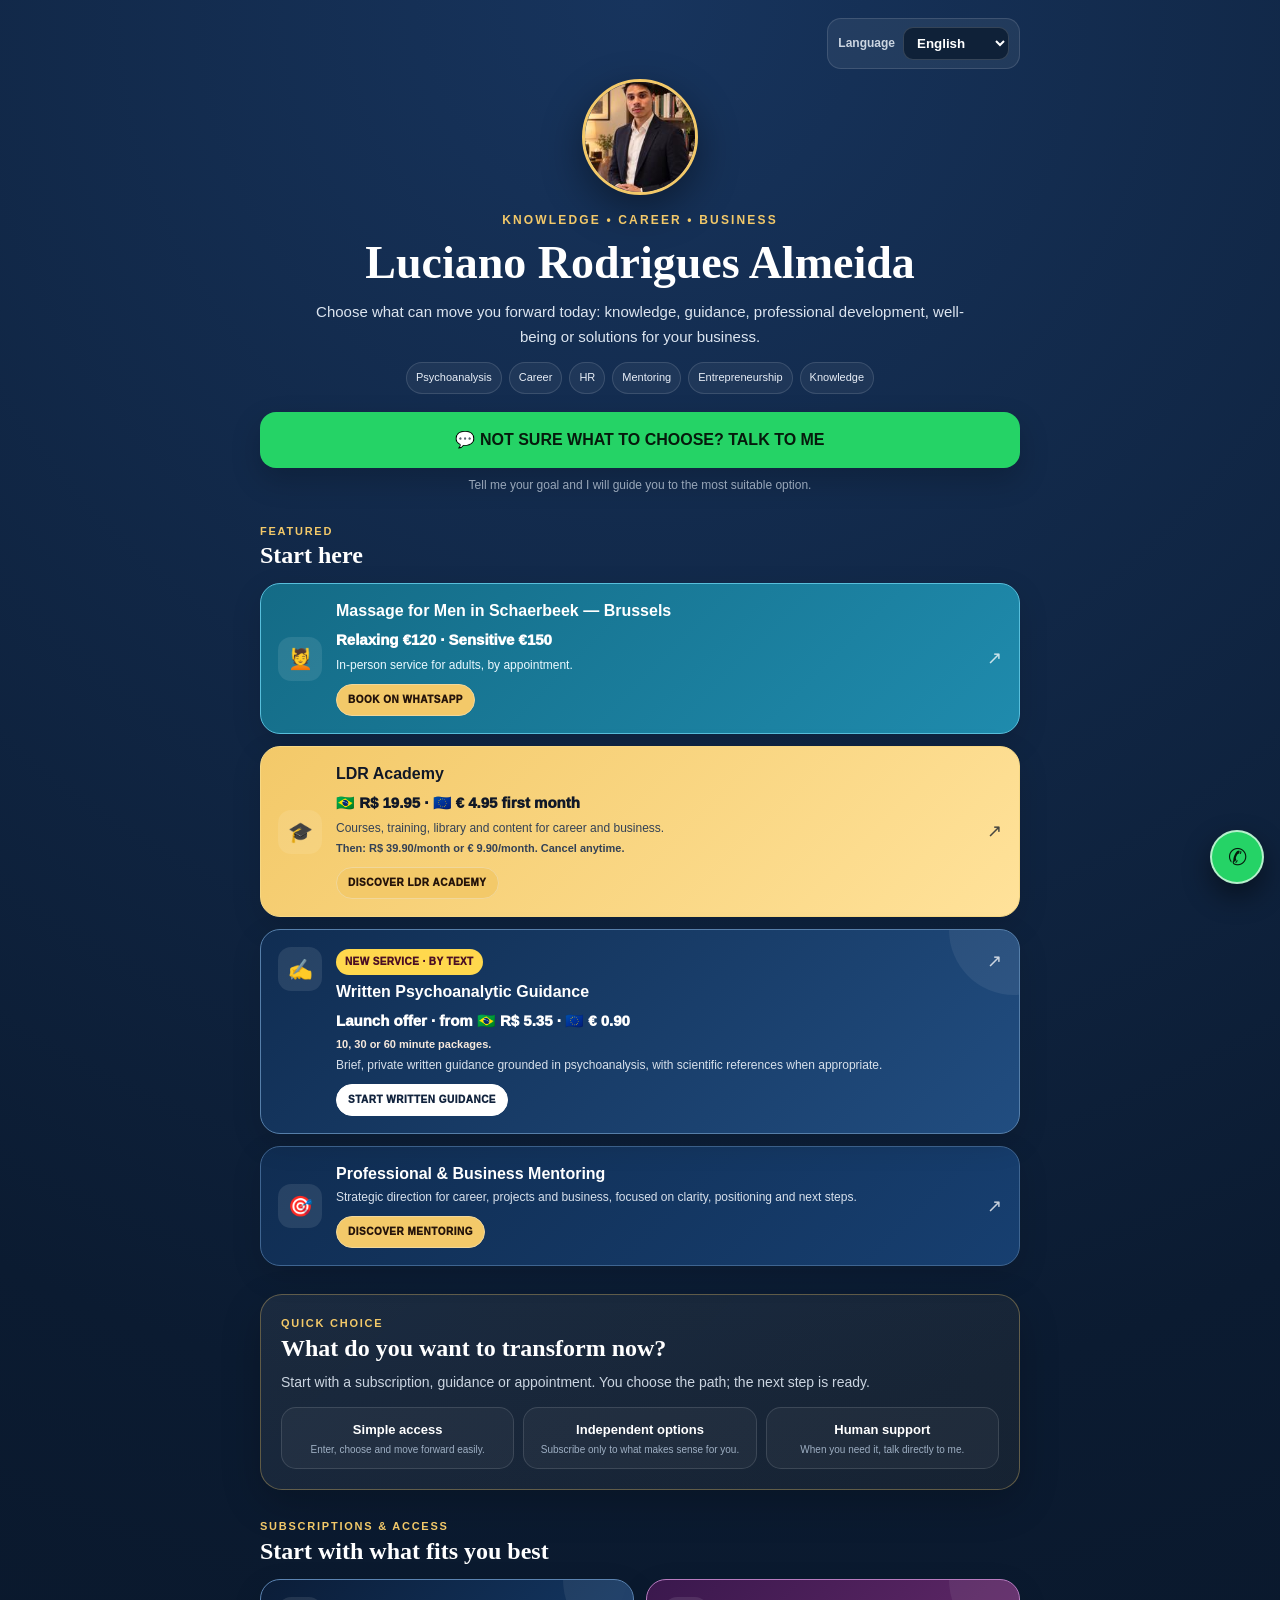
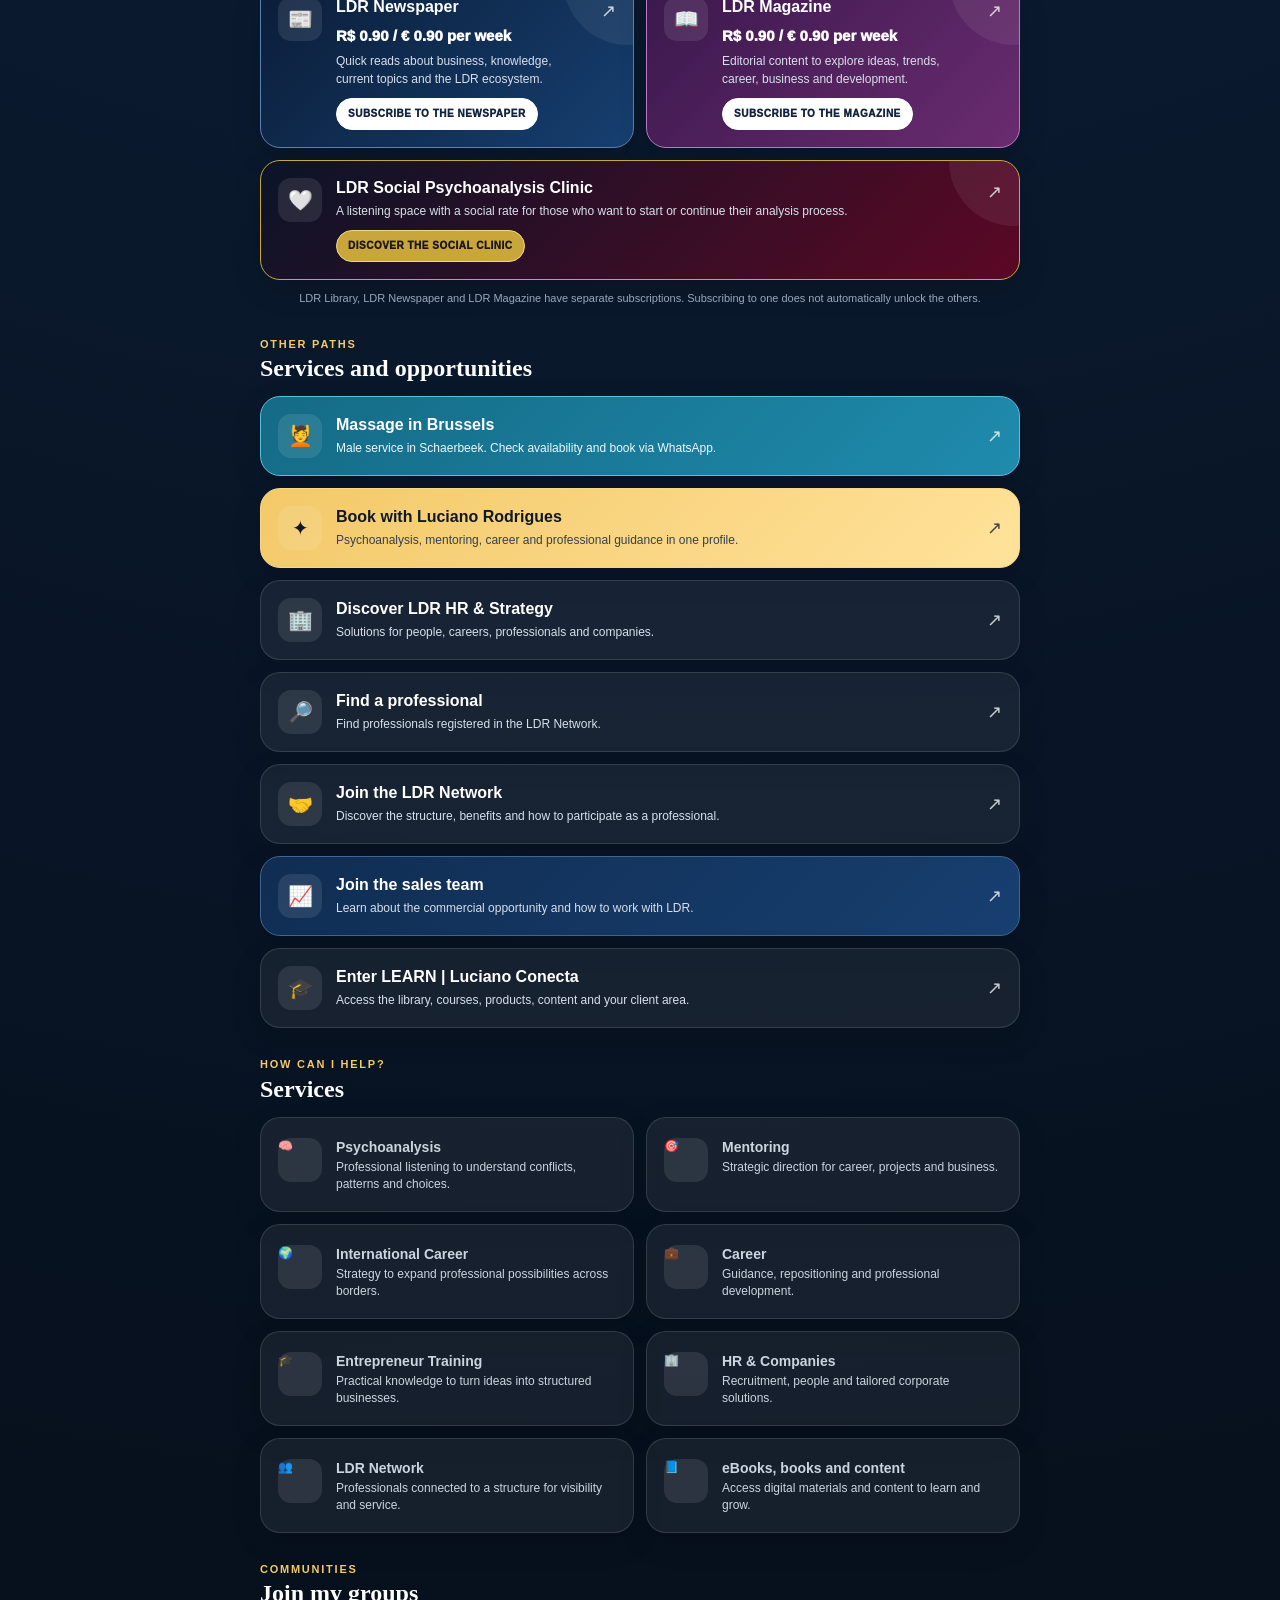
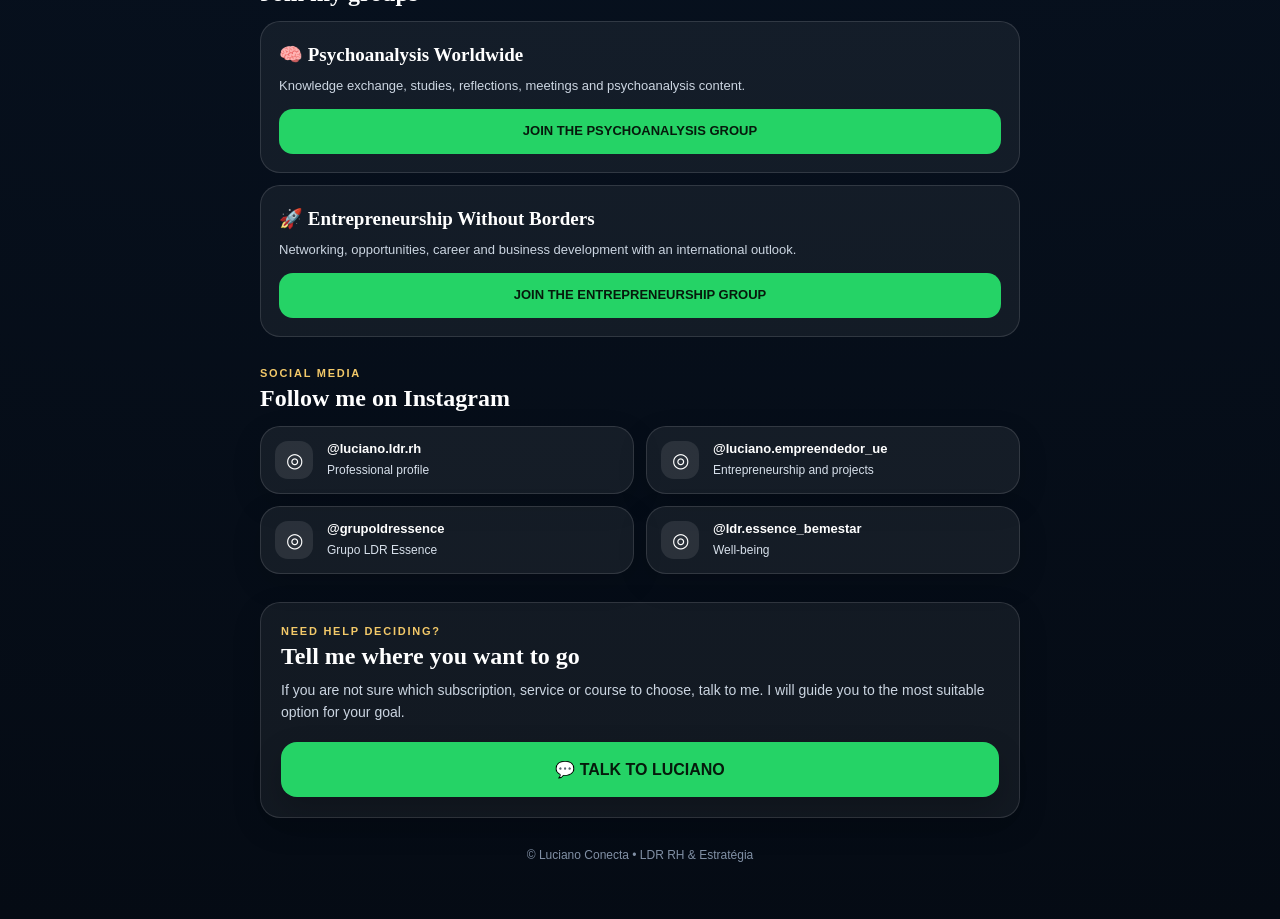
==== commit 4e69af28: "feat: add mentoring as fourth priority bio card" ====
--- a/bio/index.html
+++ b/bio/index.html
@@ -36,6 +36,7 @@
 <a class="card massage" href="https://wa.me/32492923605?text=Ol%C3%A1%2C%20vi%20a%20massagem%20na%20bio%20do%20Luciano%20e%20gostaria%20de%20verificar%20os%20hor%C3%A1rios%20dispon%C3%ADveis%20em%20Schaerbeek." target="_blank" rel="noopener"><span class="icon">💆</span><span class="copy"><span class="title" data-i18n="priorityMassageTitle">Massagem para Homens em Schaerbeek — Bruxelas</span><span class="price" data-i18n="priorityMassagePrice">Relaxante €120 · Sensível €150</span><span class="desc" data-i18n="priorityMassageDesc">Atendimento presencial para adultos, com horário marcado.</span><span class="action" data-i18n="priorityMassageCta">AGENDAR PELO WHATSAPP</span></span><span class="arrow">↗</span></a>
 <a class="card featured" href="https://ldracademy.online/" target="_blank" rel="noopener"><span class="icon">🎓</span><span class="copy"><span class="title" data-i18n="priorityAcademyTitle">LDR Academy</span><span class="price" style="color:#101827" data-i18n="priorityAcademyPrice">🇧🇷 R$ 19,95 · 🇪🇺 € 4,95 no primeiro mês</span><span class="desc" data-i18n="priorityAcademyDesc">Formações, cursos, biblioteca e conteúdos para carreira e negócios.</span><span class="renewal" style="color:#334155" data-i18n="priorityAcademyRenewal">Depois: R$ 39,90/mês ou € 9,90/mês. Cancele quando quiser.</span><span class="action" data-i18n="priorityAcademyCta">CONHECER A LDR ACADEMY</span></span><span class="arrow">↗</span></a>
 <a class="sale-card career" href="https://learn.lucianoconecta.online/cliente/orientacao-psicanalitica" target="_blank" rel="noopener"><span class="sale-icon">✍️</span><span class="copy"><span class="badge" data-i18n="careerGuideBadge">NOVO SERVIÇO · POR TEXTO</span><span class="title" data-i18n="careerGuideTitle">Orientação Psicanalítica Escrita</span><span class="price" data-i18n="careerGuidePrice">Promoção · a partir de 🇧🇷 R$ 5,35 · 🇪🇺 € 0,90</span><span class="renewal" data-i18n="careerGuideMeta">Pacotes de 10, 30 ou 60 minutos.</span><span class="desc" data-i18n="careerGuideDesc">Orientação breve, privada e por escrito, com fundamentação psicanalítica e referências científicas quando pertinente.</span><span class="action" data-i18n="careerGuideCta">INICIAR ORIENTAÇÃO ESCRITA</span></span><span class="arrow">↗</span></a>
+<a class="card commercial" href="https://ldrrhestrategia.com/mentoria?lang=pt" target="_blank" rel="noopener" id="priority-mentoria-link"><span class="icon">🎯</span><span class="copy"><span class="title" data-i18n="priorityMentorTitle">Mentoria Profissional e de Negócios</span><span class="desc" data-i18n="priorityMentorDesc">Direção estratégica para carreira, projetos e negócios, com foco em clareza, posicionamento e próximos passos.</span><span class="action" data-i18n="priorityMentorCta">CONHECER A MENTORIA</span></span><span class="arrow">↗</span></a>
 </div>
 </section>
 
@@ -120,10 +121,10 @@
 
 <script>
 const T={
-pt:{priorityKicker:"DESTAQUES",priorityTitle:"Comece por aqui",priorityMassageTitle:"Massagem para Homens em Schaerbeek — Bruxelas",priorityMassagePrice:"Relaxante €120 · Sensível €150",priorityMassageDesc:"Atendimento presencial para adultos, com horário marcado.",priorityMassageCta:"AGENDAR PELO WHATSAPP",priorityAcademyTitle:"LDR Academy",priorityAcademyPrice:"🇧🇷 R$ 19,95 · 🇪🇺 € 4,95 no primeiro mês",priorityAcademyDesc:"Formações, cursos, biblioteca e conteúdos para carreira e negócios.",priorityAcademyRenewal:"Depois: R$ 39,90/mês ou € 9,90/mês. Cancele quando quiser.",priorityAcademyCta:"CONHECER A LDR ACADEMY",language:"Idioma",eyebrow:"Conhecimento • Carreira • Negócios",intro:"Escolha o que pode te fazer avançar hoje: conhecimento, orientação, desenvolvimento profissional, bem-estar ou soluções para o seu negócio.",tag1:"Psicanálise",tag2:"Carreira",tag3:"RH",tag4:"Mentoria",tag5:"Empreendedorismo",tag6:"Conhecimento",mainCta:"💬 NÃO SABE O QUE ESCOLHER? FALE COMIGO",mainMini:"Você me conta seu objetivo e eu te direciono para a opção mais adequada.",decisionKicker:"ESCOLHA RÁPIDA",decisionTitle:"O que você quer transformar agora?",decisionText:"Comece por uma assinatura, orientação ou atendimento. Você escolhe o caminho; o próximo passo já está pronto.",proof1Title:"Acesso simples",proof1Text:"Entre, escolha e avance sem complicação.",proof2Title:"Opções independentes",proof2Text:"Assine somente o que fizer sentido para você.",proof3Title:"Atendimento humano",proof3Text:"Quando precisar, fale diretamente comigo.",subscriptionsKicker:"ASSINATURAS E ACESSOS",subscriptionsTitle:"Comece pelo que mais combina com você",libraryPromo:"⚡ 50% NO PRIMEIRO MÊS",libraryTitle:"Assinatura da Biblioteca LDR",libraryPrice:"🇧🇷 R$ 19,95 · 🇪🇺 € 4,95 no primeiro mês",libraryRenewal:"Depois: R$ 39,90/mês ou € 9,90/mês. Cancele quando quiser.",libraryDesc:"Uma porta de entrada para formações, conteúdos digitais, eBooks, livros e materiais selecionados.",libraryCta:"QUERO ACESSAR A BIBLIOTECA",newspaperTitle:"Jornal LDR",newspaperPrice:"R$ 0,90 / € 0,90 por semana",newspaperDesc:"Leituras rápidas sobre negócios, conhecimento, atualidades e temas do ecossistema LDR.",newspaperCta:"ASSINAR O JORNAL",magazineTitle:"Revista LDR",magazinePrice:"R$ 0,90 / € 0,90 por semana",magazineDesc:"Conteúdo editorial para aprofundar ideias, tendências, carreira, negócios e desenvolvimento.",magazineCta:"ASSINAR A REVISTA",careerGuideBadge:"NOVO SERVIÇO · POR TEXTO",careerGuideTitle:"Orientação Psicanalítica Escrita",careerGuidePrice:"Promoção · a partir de 🇧🇷 R$ 5,35 · 🇪🇺 € 0,90",careerGuideMeta:"Pacotes de 10, 30 ou 60 minutos.",careerGuideDesc:"Orientação breve, privada e por escrito, com fundamentação psicanalítica e referências científicas quando pertinente.",careerGuideCta:"INICIAR ORIENTAÇÃO ESCRITA",clinicTitle:"Clínica Social LDR de Psicanálise",clinicDesc:"Um espaço de escuta com valor social para quem deseja iniciar ou continuar seu processo de análise.",clinicCta:"CONHECER A CLÍNICA SOCIAL",independentNote:"Biblioteca LDR, Jornal LDR e Revista LDR possuem assinaturas independentes. A contratação de uma não libera automaticamente as outras.",shortcutsKicker:"OUTROS CAMINHOS",shortcutsTitle:"Serviços e oportunidades",massageTitle:"Massagens em Bruxelas",massageDesc:"Atendimento masculino em Schaerbeek. Consulte horários e agende pelo WhatsApp.",bookTitle:"Agendar com Luciano Rodrigues",bookDesc:"Psicanálise, mentoria, carreira e orientação profissional em um único perfil.",ldrTitle:"Conhecer a LDR RH & Estratégia",ldrDesc:"Soluções para pessoas, carreira, profissionais e empresas.",findTitle:"Encontrar um profissional",findDesc:"Encontre profissionais cadastrados na Rede LDR.",networkTitle:"Quero entrar para a Rede LDR",networkDesc:"Conheça a estrutura, os benefícios e como participar como profissional.",sellerTitle:"Quero fazer parte da área comercial",sellerDesc:"Conheça a oportunidade comercial e veja como trabalhar com a LDR.",platformTitle:"Entrar no LEARN | Luciano Conecta",platformDesc:"Acesse biblioteca, formações, produtos, conteúdos e sua área de cliente.",servicesKicker:"COMO POSSO TE AJUDAR?",servicesTitle:"Serviços",psyTitle:"Psicanálise",psyDesc:"Escuta profissional para compreender conflitos, padrões e escolhas.",mentorTitle:"Mentoria",mentorDesc:"Direção estratégica para carreira, projetos e negócios.",intlTitle:"Carreira Internacional",intlDesc:"Estratégia para ampliar possibilidades profissionais além das fronteiras.",careerTitle:"Carreira",careerDesc:"Orientação, reposicionamento e desenvolvimento profissional.",trainingTitle:"Treinamento para Empreendedores",trainingDesc:"Conhecimento prático para tirar ideias do papel e estruturar o negócio.",rhTitle:"RH & Empresas",rhDesc:"Recrutamento, pessoas e soluções corporativas sob medida.",netTitle:"Rede LDR",netDesc:"Profissionais conectados a uma estrutura de visibilidade e atendimento.",ebookTitle:"eBooks, livros e conteúdos",ebookDesc:"Acesse materiais digitais e conteúdos para aprender e evoluir.",communityKicker:"COMUNIDADES",communityTitle:"Entre nos meus grupos",psyGroupTitle:"🧠 Psicanálise no Mundo",psyGroupDesc:"Troca de conhecimento, estudos, reflexões, encontros e conteúdos relacionados à Psicanálise.",psyGroupCta:"ENTRAR NO GRUPO DE PSICANÁLISE",bizGroupTitle:"🚀 Empreendedorismo sem Fronteiras",bizGroupDesc:"Networking, oportunidades, carreira e desenvolvimento de negócios com visão além das fronteiras.",bizGroupCta:"ENTRAR NO GRUPO DE EMPREENDEDORISMO",socialKicker:"REDES SOCIAIS",socialTitle:"Me acompanhe no Instagram",socialProfessional:"Perfil profissional",socialBusiness:"Empreendedorismo e projetos",socialWellness:"Bem-estar",finalKicker:"PRECISA DE AJUDA PARA DECIDIR?",finalTitle:"Me diga onde você quer chegar",finalText:"Se você ainda não sabe qual assinatura, serviço ou formação escolher, fale comigo. Eu te direciono para a alternativa mais adequada ao seu objetivo.",finalCta:"💬 QUERO FALAR COM LUCIANO"},
-en:{priorityKicker:"FEATURED",priorityTitle:"Start here",priorityMassageTitle:"Massage for Men in Schaerbeek — Brussels",priorityMassagePrice:"Relaxing €120 · Sensitive €150",priorityMassageDesc:"In-person service for adults, by appointment.",priorityMassageCta:"BOOK ON WHATSAPP",priorityAcademyTitle:"LDR Academy",priorityAcademyPrice:"🇧🇷 R$ 19.95 · 🇪🇺 € 4.95 first month",priorityAcademyDesc:"Courses, training, library and content for career and business.",priorityAcademyRenewal:"Then: R$ 39.90/month or € 9.90/month. Cancel anytime.",priorityAcademyCta:"DISCOVER LDR ACADEMY",language:"Language",eyebrow:"Knowledge • Career • Business",intro:"Choose what can move you forward today: knowledge, guidance, professional development, well-being or solutions for your business.",tag1:"Psychoanalysis",tag2:"Career",tag3:"HR",tag4:"Mentoring",tag5:"Entrepreneurship",tag6:"Knowledge",mainCta:"💬 NOT SURE WHAT TO CHOOSE? TALK TO ME",mainMini:"Tell me your goal and I will guide you to the most suitable option.",decisionKicker:"QUICK CHOICE",decisionTitle:"What do you want to transform now?",decisionText:"Start with a subscription, guidance or appointment. You choose the path; the next step is ready.",proof1Title:"Simple access",proof1Text:"Enter, choose and move forward easily.",proof2Title:"Independent options",proof2Text:"Subscribe only to what makes sense for you.",proof3Title:"Human support",proof3Text:"When you need it, talk directly to me.",subscriptionsKicker:"SUBSCRIPTIONS & ACCESS",subscriptionsTitle:"Start with what fits you best",libraryPromo:"⚡ 50% OFF THE FIRST MONTH",libraryTitle:"LDR Library Subscription",libraryPrice:"🇧🇷 R$ 19.95 · 🇪🇺 € 4.95 first month",libraryRenewal:"Then: R$ 39.90/month or € 9.90/month. Cancel anytime.",libraryDesc:"Your gateway to courses, digital content, eBooks, books and selected materials.",libraryCta:"ACCESS THE LIBRARY",newspaperTitle:"LDR Newspaper",newspaperPrice:"R$ 0.90 / € 0.90 per week",newspaperDesc:"Quick reads about business, knowledge, current topics and the LDR ecosystem.",newspaperCta:"SUBSCRIBE TO THE NEWSPAPER",magazineTitle:"LDR Magazine",magazinePrice:"R$ 0.90 / € 0.90 per week",magazineDesc:"Editorial content to explore ideas, trends, career, business and development.",magazineCta:"SUBSCRIBE TO THE MAGAZINE",careerGuideBadge:"NEW SERVICE · BY TEXT",careerGuideTitle:"Written Psychoanalytic Guidance",careerGuidePrice:"Launch offer · from 🇧🇷 R$ 5.35 · 🇪🇺 € 0.90",careerGuideMeta:"10, 30 or 60 minute packages.",careerGuideDesc:"Brief, private written guidance grounded in psychoanalysis, with scientific references when appropriate.",careerGuideCta:"START WRITTEN GUIDANCE",clinicTitle:"LDR Social Psychoanalysis Clinic",clinicDesc:"A listening space with a social rate for those who want to start or continue their analysis process.",clinicCta:"DISCOVER THE SOCIAL CLINIC",independentNote:"LDR Library, LDR Newspaper and LDR Magazine have separate subscriptions. Subscribing to one does not automatically unlock the others.",shortcutsKicker:"OTHER PATHS",shortcutsTitle:"Services and opportunities",massageTitle:"Massage in Brussels",massageDesc:"Male service in Schaerbeek. Check availability and book via WhatsApp.",bookTitle:"Book with Luciano Rodrigues",bookDesc:"Psychoanalysis, mentoring, career and professional guidance in one profile.",ldrTitle:"Discover LDR HR & Strategy",ldrDesc:"Solutions for people, careers, professionals and companies.",findTitle:"Find a professional",findDesc:"Find professionals registered in the LDR Network.",networkTitle:"Join the LDR Network",networkDesc:"Discover the structure, benefits and how to participate as a professional.",sellerTitle:"Join the sales team",sellerDesc:"Learn about the commercial opportunity and how to work with LDR.",platformTitle:"Enter LEARN | Luciano Conecta",platformDesc:"Access the library, courses, products, content and your client area.",servicesKicker:"HOW CAN I HELP?",servicesTitle:"Services",psyTitle:"Psychoanalysis",psyDesc:"Professional listening to understand conflicts, patterns and choices.",mentorTitle:"Mentoring",mentorDesc:"Strategic direction for career, projects and business.",intlTitle:"International Career",intlDesc:"Strategy to expand professional possibilities across borders.",careerTitle:"Career",careerDesc:"Guidance, repositioning and professional development.",trainingTitle:"Entrepreneur Training",trainingDesc:"Practical knowledge to turn ideas into structured businesses.",rhTitle:"HR & Companies",rhDesc:"Recruitment, people and tailored corporate solutions.",netTitle:"LDR Network",netDesc:"Professionals connected to a structure for visibility and service.",ebookTitle:"eBooks, books and content",ebookDesc:"Access digital materials and content to learn and grow.",communityKicker:"COMMUNITIES",communityTitle:"Join my groups",psyGroupTitle:"🧠 Psychoanalysis Worldwide",psyGroupDesc:"Knowledge exchange, studies, reflections, meetings and psychoanalysis content.",psyGroupCta:"JOIN THE PSYCHOANALYSIS GROUP",bizGroupTitle:"🚀 Entrepreneurship Without Borders",bizGroupDesc:"Networking, opportunities, career and business development with an international outlook.",bizGroupCta:"JOIN THE ENTREPRENEURSHIP GROUP",socialKicker:"SOCIAL MEDIA",socialTitle:"Follow me on Instagram",socialProfessional:"Professional profile",socialBusiness:"Entrepreneurship and projects",socialWellness:"Well-being",finalKicker:"NEED HELP DECIDING?",finalTitle:"Tell me where you want to go",finalText:"If you are not sure which subscription, service or course to choose, talk to me. I will guide you to the most suitable option for your goal.",finalCta:"💬 TALK TO LUCIANO"},
-fr:{priorityKicker:"À LA UNE",priorityTitle:"Commencez ici",priorityMassageTitle:"Massage pour hommes à Schaerbeek — Bruxelles",priorityMassagePrice:"Relaxant 120 € · Sensible 150 €",priorityMassageDesc:"Service en présentiel pour adultes, sur rendez-vous.",priorityMassageCta:"RÉSERVER SUR WHATSAPP",priorityAcademyTitle:"LDR Academy",priorityAcademyPrice:"🇧🇷 R$ 19,95 · 🇪🇺 4,95 € le premier mois",priorityAcademyDesc:"Formations, cours, bibliothèque et contenus pour carrière et business.",priorityAcademyRenewal:"Ensuite : R$ 39,90/mois ou 9,90 €/mois. Résiliable à tout moment.",priorityAcademyCta:"DÉCOUVRIR LDR ACADEMY",language:"Langue",eyebrow:"Connaissance • Carrière • Business",intro:"Choisissez ce qui peut vous faire avancer aujourd’hui : connaissance, orientation, développement professionnel, bien-être ou solutions pour votre activité.",tag1:"Psychanalyse",tag2:"Carrière",tag3:"RH",tag4:"Mentorat",tag5:"Entrepreneuriat",tag6:"Connaissance",mainCta:"💬 VOUS HÉSITEZ ? PARLEZ-MOI",mainMini:"Dites-moi votre objectif et je vous oriente vers l’option la plus adaptée.",decisionKicker:"CHOIX RAPIDE",decisionTitle:"Que voulez-vous transformer maintenant ?",decisionText:"Commencez par un abonnement, une orientation ou un accompagnement. Vous choisissez le chemin ; la prochaine étape est prête.",proof1Title:"Accès simple",proof1Text:"Entrez, choisissez et avancez facilement.",proof2Title:"Options indépendantes",proof2Text:"Abonnez-vous uniquement à ce qui vous correspond.",proof3Title:"Contact humain",proof3Text:"Quand vous en avez besoin, parlez-moi directement.",subscriptionsKicker:"ABONNEMENTS & ACCÈS",subscriptionsTitle:"Commencez par ce qui vous correspond le mieux",libraryPromo:"⚡ -50 % LE PREMIER MOIS",libraryTitle:"Abonnement Bibliothèque LDR",libraryPrice:"🇧🇷 R$ 19,95 · 🇪🇺 4,95 € le premier mois",libraryRenewal:"Ensuite : R$ 39,90/mois ou 9,90 €/mois. Résiliable à tout moment.",libraryDesc:"Votre porte d’entrée vers formations, contenus numériques, eBooks, livres et ressources sélectionnées.",libraryCta:"ACCÉDER À LA BIBLIOTHÈQUE",newspaperTitle:"Journal LDR",newspaperPrice:"R$ 0,90 / 0,90 € par semaine",newspaperDesc:"Lectures rapides sur le business, la connaissance, l’actualité et l’écosystème LDR.",newspaperCta:"S’ABONNER AU JOURNAL",magazineTitle:"Magazine LDR",magazinePrice:"R$ 0,90 / 0,90 € par semaine",magazineDesc:"Contenu éditorial pour approfondir idées, tendances, carrière, business et développement.",magazineCta:"S’ABONNER AU MAGAZINE",careerGuideBadge:"NOUVEAU SERVICE · PAR TEXTE",careerGuideTitle:"Orientation Psychanalytique Écrite",careerGuidePrice:"Offre de lancement · dès 🇧🇷 R$ 5,35 · 🇪🇺 0,90 €",careerGuideMeta:"Forfaits de 10, 30 ou 60 minutes.",careerGuideDesc:"Orientation brève, privée et écrite, fondée sur la psychanalyse, avec références scientifiques lorsque pertinent.",careerGuideCta:"COMMENCER L’ORIENTATION ÉCRITE",clinicTitle:"Clinique Sociale LDR de Psychanalyse",clinicDesc:"Un espace d’écoute à tarif social pour commencer ou poursuivre votre démarche d’analyse.",clinicCta:"DÉCOUVRIR LA CLINIQUE SOCIALE",independentNote:"Bibliothèque LDR, Journal LDR et Magazine LDR ont des abonnements séparés. L’un ne donne pas automatiquement accès aux autres.",shortcutsKicker:"AUTRES PARCOURS",shortcutsTitle:"Services et opportunités",massageTitle:"Massage à Bruxelles",massageDesc:"Service masculin à Schaerbeek. Consultez les disponibilités et réservez via WhatsApp.",bookTitle:"Prendre rendez-vous avec Luciano Rodrigues",bookDesc:"Psychanalyse, mentorat, carrière et orientation professionnelle sur un seul profil.",ldrTitle:"Découvrir LDR RH & Stratégie",ldrDesc:"Solutions pour personnes, carrières, professionnels et entreprises.",findTitle:"Trouver un professionnel",findDesc:"Trouvez les professionnels inscrits au Réseau LDR.",networkTitle:"Rejoindre le Réseau LDR",networkDesc:"Découvrez la structure, les avantages et comment participer comme professionnel.",sellerTitle:"Rejoindre l’équipe commerciale",sellerDesc:"Découvrez l’opportunité commerciale et comment travailler avec LDR.",platformTitle:"Entrer dans LEARN | Luciano Conecta",platformDesc:"Accédez à la bibliothèque, aux formations, produits, contenus et à votre espace client.",servicesKicker:"COMMENT PUIS-JE VOUS AIDER ?",servicesTitle:"Services",psyTitle:"Psychanalyse",psyDesc:"Écoute professionnelle pour comprendre conflits, schémas et choix.",mentorTitle:"Mentorat",mentorDesc:"Direction stratégique pour carrière, projets et business.",intlTitle:"Carrière internationale",intlDesc:"Stratégie pour élargir vos possibilités professionnelles au-delà des frontières.",careerTitle:"Carrière",careerDesc:"Orientation, repositionnement et développement professionnel.",trainingTitle:"Formation pour entrepreneurs",trainingDesc:"Connaissances pratiques pour transformer une idée en activité structurée.",rhTitle:"RH & Entreprises",rhDesc:"Recrutement, personnes et solutions d’entreprise sur mesure.",netTitle:"Réseau LDR",netDesc:"Professionnels reliés à une structure de visibilité et de service.",ebookTitle:"eBooks, livres et contenus",ebookDesc:"Accédez à des ressources numériques pour apprendre et évoluer.",communityKicker:"COMMUNAUTÉS",communityTitle:"Rejoignez mes groupes",psyGroupTitle:"🧠 Psychanalyse dans le Monde",psyGroupDesc:"Échanges de connaissances, études, réflexions, rencontres et contenus liés à la psychanalyse.",psyGroupCta:"REJOINDRE LE GROUPE PSYCHANALYSE",bizGroupTitle:"🚀 Entrepreneuriat sans Frontières",bizGroupDesc:"Networking, opportunités, carrière et développement des affaires avec une vision internationale.",bizGroupCta:"REJOINDRE LE GROUPE ENTREPRENEURIAT",socialKicker:"RÉSEAUX SOCIAUX",socialTitle:"Suivez-moi sur Instagram",socialProfessional:"Profil professionnel",socialBusiness:"Entrepreneuriat et projets",socialWellness:"Bien-être",finalKicker:"BESOIN D’AIDE POUR CHOISIR ?",finalTitle:"Dites-moi où vous voulez aller",finalText:"Si vous ne savez pas quel abonnement, service ou formation choisir, parlez-moi. Je vous orienterai vers l’option la plus adaptée à votre objectif.",finalCta:"💬 PARLER À LUCIANO"},
-es:{priorityKicker:"DESTACADOS",priorityTitle:"Empieza aquí",priorityMassageTitle:"Masaje para hombres en Schaerbeek — Bruselas",priorityMassagePrice:"Relajante €120 · Sensible €150",priorityMassageDesc:"Atención presencial para adultos, con cita previa.",priorityMassageCta:"RESERVAR POR WHATSAPP",priorityAcademyTitle:"LDR Academy",priorityAcademyPrice:"🇧🇷 R$ 19,95 · 🇪🇺 € 4,95 el primer mes",priorityAcademyDesc:"Formaciones, cursos, biblioteca y contenidos para carrera y negocios.",priorityAcademyRenewal:"Después: R$ 39,90/mes o € 9,90/mes. Cancela cuando quieras.",priorityAcademyCta:"CONOCER LDR ACADEMY",language:"Idioma",eyebrow:"Conocimiento • Carrera • Negocios",intro:"Elige lo que puede ayudarte a avanzar hoy: conocimiento, orientación, desarrollo profesional, bienestar o soluciones para tu negocio.",tag1:"Psicoanálisis",tag2:"Carrera",tag3:"RR. HH.",tag4:"Mentoría",tag5:"Emprendimiento",tag6:"Conocimiento",mainCta:"💬 ¿NO SABES QUÉ ELEGIR? HABLEMOS",mainMini:"Cuéntame tu objetivo y te orientar é hacia la opción más adecuada.",decisionKicker:"ELECCIÓN RÁPIDA",decisionTitle:"¿Qué quieres transformar ahora?",decisionText:"Empieza por una suscripción, orientación o atención. Tú eliges el camino; el siguiente paso ya está listo.",proof1Title:"Acceso simple",proof1Text:"Entra, elige y avanza sin complicaciones.",proof2Title:"Opciones independientes",proof2Text:"Suscríbete solo a lo que tenga sentido para ti.",proof3Title:"Atención humana",proof3Text:"Cuando lo necesites, habla directamente conmigo.",subscriptionsKicker:"SUSCRIPCIONES Y ACCESOS",subscriptionsTitle:"Empieza por lo que más encaje contigo",libraryPromo:"⚡ 50% EL PRIMER MES",libraryTitle:"Suscripción Biblioteca LDR",libraryPrice:"🇧🇷 R$ 19,95 · 🇪🇺 € 4,95 el primer mes",libraryRenewal:"Después: R$ 39,90/mes o € 9,90/mes. Cancela cuando quieras.",libraryDesc:"Tu puerta de entrada a formaciones, contenido digital, eBooks, libros y materiales seleccionados.",libraryCta:"ACCEDER A LA BIBLIOTECA",newspaperTitle:"Periódico LDR",newspaperPrice:"R$ 0,90 / € 0,90 por semana",newspaperDesc:"Lecturas rápidas sobre negocios, conocimiento, actualidad y el ecosistema LDR.",newspaperCta:"SUSCRIBIRME AL PERIÓDICO",magazineTitle:"Revista LDR",magazinePrice:"R$ 0,90 / € 0,90 por semana",magazineDesc:"Contenido editorial para profundizar ideas, tendencias, carrera, negocios y desarrollo.",magazineCta:"SUSCRIBIRME A LA REVISTA",careerGuideBadge:"NUEVO SERVICIO · POR TEXTO",careerGuideTitle:"Orientación Psicoanalítica Escrita",careerGuidePrice:"Oferta de lanzamiento · desde 🇧🇷 R$ 5,35 · 🇪🇺 € 0,90",careerGuideMeta:"Paquetes de 10, 30 o 60 minutos.",careerGuideDesc:"Orientación breve, privada y por escrito, con base psicoanalítica y referencias científicas cuando corresponda.",careerGuideCta:"INICIAR ORIENTACIÓN ESCRITA",clinicTitle:"Clínica Social LDR de Psicoanálisis",clinicDesc:"Un espacio de escucha con valor social para iniciar o continuar tu proceso de análisis.",clinicCta:"CONOCER LA CLÍNICA SOCIAL",independentNote:"Biblioteca LDR, Periódico LDR y Revista LDR tienen suscripciones separadas. Contratar una no desbloquea automáticamente las otras.",shortcutsKicker:"OTROS CAMINOS",shortcutsTitle:"Servicios y oportunidades",massageTitle:"Masajes en Bruselas",massageDesc:"Atención masculina en Schaerbeek. Consulta horarios y reserva por WhatsApp.",bookTitle:"Reservar con Luciano Rodrigues",bookDesc:"Psicoanálisis, mentoría, carrera y orientación profesional en un solo perfil.",ldrTitle:"Conocer LDR RR. HH. & Estrategia",ldrDesc:"Soluciones para personas, carreras, profesionales y empresas.",findTitle:"Encontrar un profesional",findDesc:"Encuentra profesionales registrados en la Red LDR.",networkTitle:"Quiero entrar en la Red LDR",networkDesc:"Conoce la estructura, beneficios y cómo participar como profesional.",sellerTitle:"Quiero formar parte del área comercial",sellerDesc:"Conoce la oportunidad comercial y cómo trabajar con LDR.",platformTitle:"Entrar en LEARN | Luciano Conecta",platformDesc:"Accede a biblioteca, formaciones, productos, contenidos y tu área de cliente.",servicesKicker:"¿CÓMO PUEDO AYUDARTE?",servicesTitle:"Servicios",psyTitle:"Psicoanálisis",psyDesc:"Escucha profesional para comprender conflictos, patrones y elecciones.",mentorTitle:"Mentoría",mentorDesc:"Dirección estratégica para carrera, proyectos y negocios.",intlTitle:"Carrera Internacional",intlDesc:"Estrategia para ampliar posibilidades profesionales más allá de las fronteras.",careerTitle:"Carrera",careerDesc:"Orientación, reposicionamiento y desarrollo profesional.",trainingTitle:"Formación para Emprendedores",trainingDesc:"Conocimiento práctico para convertir ideas en negocios estructurados.",rhTitle:"RR. HH. & Empresas",rhDesc:"Reclutamiento, personas y soluciones corporativas a medida.",netTitle:"Red LDR",netDesc:"Profesionales conectados a una estructura de visibilidad y atención.",ebookTitle:"eBooks, libros y contenidos",ebookDesc:"Accede a materiales digitales y contenidos para aprender y crecer.",communityKicker:"COMUNIDADES",communityTitle:"Únete a mis grupos",psyGroupTitle:"🧠 Psicoanálisis en el Mundo",psyGroupDesc:"Intercambio de conocimiento, estudios, reflexiones, encuentros y contenidos sobre psicoanálisis.",psyGroupCta:"ENTRAR AL GRUPO DE PSICOANÁLISIS",bizGroupTitle:"🚀 Emprendimiento sin Fronteras",bizGroupDesc:"Networking, oportunidades, carrera y desarrollo de negocios con visión internacional.",bizGroupCta:"ENTRAR AL GRUPO DE EMPRENDIMIENTO",socialKicker:"REDES SOCIALES",socialTitle:"Sígueme en Instagram",socialProfessional:"Perfil profesional",socialBusiness:"Emprendimiento y proyectos",socialWellness:"Bienestar",finalKicker:"¿NECESITAS AYUDA PARA DECIDIR?",finalTitle:"Dime a dónde quieres llegar",finalText:"Si todavía no sabes qué suscripción, servicio o formación elegir, habla conmigo. Te orientaré hacia la opción más adecuada para tu objetivo.",finalCta:"💬 HABLAR CON LUCIANO"}
+pt:{priorityMentorTitle:"Mentoria Profissional e de Negócios",priorityMentorDesc:"Direção estratégica para carreira, projetos e negócios, com foco em clareza, posicionamento e próximos passos.",priorityMentorCta:"CONHECER A MENTORIA",priorityKicker:"DESTAQUES",priorityTitle:"Comece por aqui",priorityMassageTitle:"Massagem para Homens em Schaerbeek — Bruxelas",priorityMassagePrice:"Relaxante €120 · Sensível €150",priorityMassageDesc:"Atendimento presencial para adultos, com horário marcado.",priorityMassageCta:"AGENDAR PELO WHATSAPP",priorityAcademyTitle:"LDR Academy",priorityAcademyPrice:"🇧🇷 R$ 19,95 · 🇪🇺 € 4,95 no primeiro mês",priorityAcademyDesc:"Formações, cursos, biblioteca e conteúdos para carreira e negócios.",priorityAcademyRenewal:"Depois: R$ 39,90/mês ou € 9,90/mês. Cancele quando quiser.",priorityAcademyCta:"CONHECER A LDR ACADEMY",language:"Idioma",eyebrow:"Conhecimento • Carreira • Negócios",intro:"Escolha o que pode te fazer avançar hoje: conhecimento, orientação, desenvolvimento profissional, bem-estar ou soluções para o seu negócio.",tag1:"Psicanálise",tag2:"Carreira",tag3:"RH",tag4:"Mentoria",tag5:"Empreendedorismo",tag6:"Conhecimento",mainCta:"💬 NÃO SABE O QUE ESCOLHER? FALE COMIGO",mainMini:"Você me conta seu objetivo e eu te direciono para a opção mais adequada.",decisionKicker:"ESCOLHA RÁPIDA",decisionTitle:"O que você quer transformar agora?",decisionText:"Comece por uma assinatura, orientação ou atendimento. Você escolhe o caminho; o próximo passo já está pronto.",proof1Title:"Acesso simples",proof1Text:"Entre, escolha e avance sem complicação.",proof2Title:"Opções independentes",proof2Text:"Assine somente o que fizer sentido para você.",proof3Title:"Atendimento humano",proof3Text:"Quando precisar, fale diretamente comigo.",subscriptionsKicker:"ASSINATURAS E ACESSOS",subscriptionsTitle:"Comece pelo que mais combina com você",libraryPromo:"⚡ 50% NO PRIMEIRO MÊS",libraryTitle:"Assinatura da Biblioteca LDR",libraryPrice:"🇧🇷 R$ 19,95 · 🇪🇺 € 4,95 no primeiro mês",libraryRenewal:"Depois: R$ 39,90/mês ou € 9,90/mês. Cancele quando quiser.",libraryDesc:"Uma porta de entrada para formações, conteúdos digitais, eBooks, livros e materiais selecionados.",libraryCta:"QUERO ACESSAR A BIBLIOTECA",newspaperTitle:"Jornal LDR",newspaperPrice:"R$ 0,90 / € 0,90 por semana",newspaperDesc:"Leituras rápidas sobre negócios, conhecimento, atualidades e temas do ecossistema LDR.",newspaperCta:"ASSINAR O JORNAL",magazineTitle:"Revista LDR",magazinePrice:"R$ 0,90 / € 0,90 por semana",magazineDesc:"Conteúdo editorial para aprofundar ideias, tendências, carreira, negócios e desenvolvimento.",magazineCta:"ASSINAR A REVISTA",careerGuideBadge:"NOVO SERVIÇO · POR TEXTO",careerGuideTitle:"Orientação Psicanalítica Escrita",careerGuidePrice:"Promoção · a partir de 🇧🇷 R$ 5,35 · 🇪🇺 € 0,90",careerGuideMeta:"Pacotes de 10, 30 ou 60 minutos.",careerGuideDesc:"Orientação breve, privada e por escrito, com fundamentação psicanalítica e referências científicas quando pertinente.",careerGuideCta:"INICIAR ORIENTAÇÃO ESCRITA",clinicTitle:"Clínica Social LDR de Psicanálise",clinicDesc:"Um espaço de escuta com valor social para quem deseja iniciar ou continuar seu processo de análise.",clinicCta:"CONHECER A CLÍNICA SOCIAL",independentNote:"Biblioteca LDR, Jornal LDR e Revista LDR possuem assinaturas independentes. A contratação de uma não libera automaticamente as outras.",shortcutsKicker:"OUTROS CAMINHOS",shortcutsTitle:"Serviços e oportunidades",massageTitle:"Massagens em Bruxelas",massageDesc:"Atendimento masculino em Schaerbeek. Consulte horários e agende pelo WhatsApp.",bookTitle:"Agendar com Luciano Rodrigues",bookDesc:"Psicanálise, mentoria, carreira e orientação profissional em um único perfil.",ldrTitle:"Conhecer a LDR RH & Estratégia",ldrDesc:"Soluções para pessoas, carreira, profissionais e empresas.",findTitle:"Encontrar um profissional",findDesc:"Encontre profissionais cadastrados na Rede LDR.",networkTitle:"Quero entrar para a Rede LDR",networkDesc:"Conheça a estrutura, os benefícios e como participar como profissional.",sellerTitle:"Quero fazer parte da área comercial",sellerDesc:"Conheça a oportunidade comercial e veja como trabalhar com a LDR.",platformTitle:"Entrar no LEARN | Luciano Conecta",platformDesc:"Acesse biblioteca, formações, produtos, conteúdos e sua área de cliente.",servicesKicker:"COMO POSSO TE AJUDAR?",servicesTitle:"Serviços",psyTitle:"Psicanálise",psyDesc:"Escuta profissional para compreender conflitos, padrões e escolhas.",mentorTitle:"Mentoria",mentorDesc:"Direção estratégica para carreira, projetos e negócios.",intlTitle:"Carreira Internacional",intlDesc:"Estratégia para ampliar possibilidades profissionais além das fronteiras.",careerTitle:"Carreira",careerDesc:"Orientação, reposicionamento e desenvolvimento profissional.",trainingTitle:"Treinamento para Empreendedores",trainingDesc:"Conhecimento prático para tirar ideias do papel e estruturar o negócio.",rhTitle:"RH & Empresas",rhDesc:"Recrutamento, pessoas e soluções corporativas sob medida.",netTitle:"Rede LDR",netDesc:"Profissionais conectados a uma estrutura de visibilidade e atendimento.",ebookTitle:"eBooks, livros e conteúdos",ebookDesc:"Acesse materiais digitais e conteúdos para aprender e evoluir.",communityKicker:"COMUNIDADES",communityTitle:"Entre nos meus grupos",psyGroupTitle:"🧠 Psicanálise no Mundo",psyGroupDesc:"Troca de conhecimento, estudos, reflexões, encontros e conteúdos relacionados à Psicanálise.",psyGroupCta:"ENTRAR NO GRUPO DE PSICANÁLISE",bizGroupTitle:"🚀 Empreendedorismo sem Fronteiras",bizGroupDesc:"Networking, oportunidades, carreira e desenvolvimento de negócios com visão além das fronteiras.",bizGroupCta:"ENTRAR NO GRUPO DE EMPREENDEDORISMO",socialKicker:"REDES SOCIAIS",socialTitle:"Me acompanhe no Instagram",socialProfessional:"Perfil profissional",socialBusiness:"Empreendedorismo e projetos",socialWellness:"Bem-estar",finalKicker:"PRECISA DE AJUDA PARA DECIDIR?",finalTitle:"Me diga onde você quer chegar",finalText:"Se você ainda não sabe qual assinatura, serviço ou formação escolher, fale comigo. Eu te direciono para a alternativa mais adequada ao seu objetivo.",finalCta:"💬 QUERO FALAR COM LUCIANO"},
+en:{priorityMentorTitle:"Professional & Business Mentoring",priorityMentorDesc:"Strategic direction for career, projects and business, focused on clarity, positioning and next steps.",priorityMentorCta:"DISCOVER MENTORING",priorityKicker:"FEATURED",priorityTitle:"Start here",priorityMassageTitle:"Massage for Men in Schaerbeek — Brussels",priorityMassagePrice:"Relaxing €120 · Sensitive €150",priorityMassageDesc:"In-person service for adults, by appointment.",priorityMassageCta:"BOOK ON WHATSAPP",priorityAcademyTitle:"LDR Academy",priorityAcademyPrice:"🇧🇷 R$ 19.95 · 🇪🇺 € 4.95 first month",priorityAcademyDesc:"Courses, training, library and content for career and business.",priorityAcademyRenewal:"Then: R$ 39.90/month or € 9.90/month. Cancel anytime.",priorityAcademyCta:"DISCOVER LDR ACADEMY",language:"Language",eyebrow:"Knowledge • Career • Business",intro:"Choose what can move you forward today: knowledge, guidance, professional development, well-being or solutions for your business.",tag1:"Psychoanalysis",tag2:"Career",tag3:"HR",tag4:"Mentoring",tag5:"Entrepreneurship",tag6:"Knowledge",mainCta:"💬 NOT SURE WHAT TO CHOOSE? TALK TO ME",mainMini:"Tell me your goal and I will guide you to the most suitable option.",decisionKicker:"QUICK CHOICE",decisionTitle:"What do you want to transform now?",decisionText:"Start with a subscription, guidance or appointment. You choose the path; the next step is ready.",proof1Title:"Simple access",proof1Text:"Enter, choose and move forward easily.",proof2Title:"Independent options",proof2Text:"Subscribe only to what makes sense for you.",proof3Title:"Human support",proof3Text:"When you need it, talk directly to me.",subscriptionsKicker:"SUBSCRIPTIONS & ACCESS",subscriptionsTitle:"Start with what fits you best",libraryPromo:"⚡ 50% OFF THE FIRST MONTH",libraryTitle:"LDR Library Subscription",libraryPrice:"🇧🇷 R$ 19.95 · 🇪🇺 € 4.95 first month",libraryRenewal:"Then: R$ 39.90/month or € 9.90/month. Cancel anytime.",libraryDesc:"Your gateway to courses, digital content, eBooks, books and selected materials.",libraryCta:"ACCESS THE LIBRARY",newspaperTitle:"LDR Newspaper",newspaperPrice:"R$ 0.90 / € 0.90 per week",newspaperDesc:"Quick reads about business, knowledge, current topics and the LDR ecosystem.",newspaperCta:"SUBSCRIBE TO THE NEWSPAPER",magazineTitle:"LDR Magazine",magazinePrice:"R$ 0.90 / € 0.90 per week",magazineDesc:"Editorial content to explore ideas, trends, career, business and development.",magazineCta:"SUBSCRIBE TO THE MAGAZINE",careerGuideBadge:"NEW SERVICE · BY TEXT",careerGuideTitle:"Written Psychoanalytic Guidance",careerGuidePrice:"Launch offer · from 🇧🇷 R$ 5.35 · 🇪🇺 € 0.90",careerGuideMeta:"10, 30 or 60 minute packages.",careerGuideDesc:"Brief, private written guidance grounded in psychoanalysis, with scientific references when appropriate.",careerGuideCta:"START WRITTEN GUIDANCE",clinicTitle:"LDR Social Psychoanalysis Clinic",clinicDesc:"A listening space with a social rate for those who want to start or continue their analysis process.",clinicCta:"DISCOVER THE SOCIAL CLINIC",independentNote:"LDR Library, LDR Newspaper and LDR Magazine have separate subscriptions. Subscribing to one does not automatically unlock the others.",shortcutsKicker:"OTHER PATHS",shortcutsTitle:"Services and opportunities",massageTitle:"Massage in Brussels",massageDesc:"Male service in Schaerbeek. Check availability and book via WhatsApp.",bookTitle:"Book with Luciano Rodrigues",bookDesc:"Psychoanalysis, mentoring, career and professional guidance in one profile.",ldrTitle:"Discover LDR HR & Strategy",ldrDesc:"Solutions for people, careers, professionals and companies.",findTitle:"Find a professional",findDesc:"Find professionals registered in the LDR Network.",networkTitle:"Join the LDR Network",networkDesc:"Discover the structure, benefits and how to participate as a professional.",sellerTitle:"Join the sales team",sellerDesc:"Learn about the commercial opportunity and how to work with LDR.",platformTitle:"Enter LEARN | Luciano Conecta",platformDesc:"Access the library, courses, products, content and your client area.",servicesKicker:"HOW CAN I HELP?",servicesTitle:"Services",psyTitle:"Psychoanalysis",psyDesc:"Professional listening to understand conflicts, patterns and choices.",mentorTitle:"Mentoring",mentorDesc:"Strategic direction for career, projects and business.",intlTitle:"International Career",intlDesc:"Strategy to expand professional possibilities across borders.",careerTitle:"Career",careerDesc:"Guidance, repositioning and professional development.",trainingTitle:"Entrepreneur Training",trainingDesc:"Practical knowledge to turn ideas into structured businesses.",rhTitle:"HR & Companies",rhDesc:"Recruitment, people and tailored corporate solutions.",netTitle:"LDR Network",netDesc:"Professionals connected to a structure for visibility and service.",ebookTitle:"eBooks, books and content",ebookDesc:"Access digital materials and content to learn and grow.",communityKicker:"COMMUNITIES",communityTitle:"Join my groups",psyGroupTitle:"🧠 Psychoanalysis Worldwide",psyGroupDesc:"Knowledge exchange, studies, reflections, meetings and psychoanalysis content.",psyGroupCta:"JOIN THE PSYCHOANALYSIS GROUP",bizGroupTitle:"🚀 Entrepreneurship Without Borders",bizGroupDesc:"Networking, opportunities, career and business development with an international outlook.",bizGroupCta:"JOIN THE ENTREPRENEURSHIP GROUP",socialKicker:"SOCIAL MEDIA",socialTitle:"Follow me on Instagram",socialProfessional:"Professional profile",socialBusiness:"Entrepreneurship and projects",socialWellness:"Well-being",finalKicker:"NEED HELP DECIDING?",finalTitle:"Tell me where you want to go",finalText:"If you are not sure which subscription, service or course to choose, talk to me. I will guide you to the most suitable option for your goal.",finalCta:"💬 TALK TO LUCIANO"},
+fr:{priorityMentorTitle:"Mentorat Professionnel et Business",priorityMentorDesc:"Orientation stratégique pour carrière, projets et business, avec un focus sur la clarté, le positionnement et les prochaines étapes.",priorityMentorCta:"DÉCOUVRIR LE MENTORAT",priorityKicker:"À LA UNE",priorityTitle:"Commencez ici",priorityMassageTitle:"Massage pour hommes à Schaerbeek — Bruxelles",priorityMassagePrice:"Relaxant 120 € · Sensible 150 €",priorityMassageDesc:"Service en présentiel pour adultes, sur rendez-vous.",priorityMassageCta:"RÉSERVER SUR WHATSAPP",priorityAcademyTitle:"LDR Academy",priorityAcademyPrice:"🇧🇷 R$ 19,95 · 🇪🇺 4,95 € le premier mois",priorityAcademyDesc:"Formations, cours, bibliothèque et contenus pour carrière et business.",priorityAcademyRenewal:"Ensuite : R$ 39,90/mois ou 9,90 €/mois. Résiliable à tout moment.",priorityAcademyCta:"DÉCOUVRIR LDR ACADEMY",language:"Langue",eyebrow:"Connaissance • Carrière • Business",intro:"Choisissez ce qui peut vous faire avancer aujourd’hui : connaissance, orientation, développement professionnel, bien-être ou solutions pour votre activité.",tag1:"Psychanalyse",tag2:"Carrière",tag3:"RH",tag4:"Mentorat",tag5:"Entrepreneuriat",tag6:"Connaissance",mainCta:"💬 VOUS HÉSITEZ ? PARLEZ-MOI",mainMini:"Dites-moi votre objectif et je vous oriente vers l’option la plus adaptée.",decisionKicker:"CHOIX RAPIDE",decisionTitle:"Que voulez-vous transformer maintenant ?",decisionText:"Commencez par un abonnement, une orientation ou un accompagnement. Vous choisissez le chemin ; la prochaine étape est prête.",proof1Title:"Accès simple",proof1Text:"Entrez, choisissez et avancez facilement.",proof2Title:"Options indépendantes",proof2Text:"Abonnez-vous uniquement à ce qui vous correspond.",proof3Title:"Contact humain",proof3Text:"Quand vous en avez besoin, parlez-moi directement.",subscriptionsKicker:"ABONNEMENTS & ACCÈS",subscriptionsTitle:"Commencez par ce qui vous correspond le mieux",libraryPromo:"⚡ -50 % LE PREMIER MOIS",libraryTitle:"Abonnement Bibliothèque LDR",libraryPrice:"🇧🇷 R$ 19,95 · 🇪🇺 4,95 € le premier mois",libraryRenewal:"Ensuite : R$ 39,90/mois ou 9,90 €/mois. Résiliable à tout moment.",libraryDesc:"Votre porte d’entrée vers formations, contenus numériques, eBooks, livres et ressources sélectionnées.",libraryCta:"ACCÉDER À LA BIBLIOTHÈQUE",newspaperTitle:"Journal LDR",newspaperPrice:"R$ 0,90 / 0,90 € par semaine",newspaperDesc:"Lectures rapides sur le business, la connaissance, l’actualité et l’écosystème LDR.",newspaperCta:"S’ABONNER AU JOURNAL",magazineTitle:"Magazine LDR",magazinePrice:"R$ 0,90 / 0,90 € par semaine",magazineDesc:"Contenu éditorial pour approfondir idées, tendances, carrière, business et développement.",magazineCta:"S’ABONNER AU MAGAZINE",careerGuideBadge:"NOUVEAU SERVICE · PAR TEXTE",careerGuideTitle:"Orientation Psychanalytique Écrite",careerGuidePrice:"Offre de lancement · dès 🇧🇷 R$ 5,35 · 🇪🇺 0,90 €",careerGuideMeta:"Forfaits de 10, 30 ou 60 minutes.",careerGuideDesc:"Orientation brève, privée et écrite, fondée sur la psychanalyse, avec références scientifiques lorsque pertinent.",careerGuideCta:"COMMENCER L’ORIENTATION ÉCRITE",clinicTitle:"Clinique Sociale LDR de Psychanalyse",clinicDesc:"Un espace d’écoute à tarif social pour commencer ou poursuivre votre démarche d’analyse.",clinicCta:"DÉCOUVRIR LA CLINIQUE SOCIALE",independentNote:"Bibliothèque LDR, Journal LDR et Magazine LDR ont des abonnements séparés. L’un ne donne pas automatiquement accès aux autres.",shortcutsKicker:"AUTRES PARCOURS",shortcutsTitle:"Services et opportunités",massageTitle:"Massage à Bruxelles",massageDesc:"Service masculin à Schaerbeek. Consultez les disponibilités et réservez via WhatsApp.",bookTitle:"Prendre rendez-vous avec Luciano Rodrigues",bookDesc:"Psychanalyse, mentorat, carrière et orientation professionnelle sur un seul profil.",ldrTitle:"Découvrir LDR RH & Stratégie",ldrDesc:"Solutions pour personnes, carrières, professionnels et entreprises.",findTitle:"Trouver un professionnel",findDesc:"Trouvez les professionnels inscrits au Réseau LDR.",networkTitle:"Rejoindre le Réseau LDR",networkDesc:"Découvrez la structure, les avantages et comment participer comme professionnel.",sellerTitle:"Rejoindre l’équipe commerciale",sellerDesc:"Découvrez l’opportunité commerciale et comment travailler avec LDR.",platformTitle:"Entrer dans LEARN | Luciano Conecta",platformDesc:"Accédez à la bibliothèque, aux formations, produits, contenus et à votre espace client.",servicesKicker:"COMMENT PUIS-JE VOUS AIDER ?",servicesTitle:"Services",psyTitle:"Psychanalyse",psyDesc:"Écoute professionnelle pour comprendre conflits, schémas et choix.",mentorTitle:"Mentorat",mentorDesc:"Direction stratégique pour carrière, projets et business.",intlTitle:"Carrière internationale",intlDesc:"Stratégie pour élargir vos possibilités professionnelles au-delà des frontières.",careerTitle:"Carrière",careerDesc:"Orientation, repositionnement et développement professionnel.",trainingTitle:"Formation pour entrepreneurs",trainingDesc:"Connaissances pratiques pour transformer une idée en activité structurée.",rhTitle:"RH & Entreprises",rhDesc:"Recrutement, personnes et solutions d’entreprise sur mesure.",netTitle:"Réseau LDR",netDesc:"Professionnels reliés à une structure de visibilité et de service.",ebookTitle:"eBooks, livres et contenus",ebookDesc:"Accédez à des ressources numériques pour apprendre et évoluer.",communityKicker:"COMMUNAUTÉS",communityTitle:"Rejoignez mes groupes",psyGroupTitle:"🧠 Psychanalyse dans le Monde",psyGroupDesc:"Échanges de connaissances, études, réflexions, rencontres et contenus liés à la psychanalyse.",psyGroupCta:"REJOINDRE LE GROUPE PSYCHANALYSE",bizGroupTitle:"🚀 Entrepreneuriat sans Frontières",bizGroupDesc:"Networking, opportunités, carrière et développement des affaires avec une vision internationale.",bizGroupCta:"REJOINDRE LE GROUPE ENTREPRENEURIAT",socialKicker:"RÉSEAUX SOCIAUX",socialTitle:"Suivez-moi sur Instagram",socialProfessional:"Profil professionnel",socialBusiness:"Entrepreneuriat et projets",socialWellness:"Bien-être",finalKicker:"BESOIN D’AIDE POUR CHOISIR ?",finalTitle:"Dites-moi où vous voulez aller",finalText:"Si vous ne savez pas quel abonnement, service ou formation choisir, parlez-moi. Je vous orienterai vers l’option la plus adaptée à votre objectif.",finalCta:"💬 PARLER À LUCIANO"},
+es:{priorityMentorTitle:"Mentoría Profesional y de Negocios",priorityMentorDesc:"Dirección estratégica para carrera, proyectos y negocios, con foco en claridad, posicionamiento y próximos pasos.",priorityMentorCta:"CONOCER LA MENTORÍA",priorityKicker:"DESTACADOS",priorityTitle:"Empieza aquí",priorityMassageTitle:"Masaje para hombres en Schaerbeek — Bruselas",priorityMassagePrice:"Relajante €120 · Sensible €150",priorityMassageDesc:"Atención presencial para adultos, con cita previa.",priorityMassageCta:"RESERVAR POR WHATSAPP",priorityAcademyTitle:"LDR Academy",priorityAcademyPrice:"🇧🇷 R$ 19,95 · 🇪🇺 € 4,95 el primer mes",priorityAcademyDesc:"Formaciones, cursos, biblioteca y contenidos para carrera y negocios.",priorityAcademyRenewal:"Después: R$ 39,90/mes o € 9,90/mes. Cancela cuando quieras.",priorityAcademyCta:"CONOCER LDR ACADEMY",language:"Idioma",eyebrow:"Conocimiento • Carrera • Negocios",intro:"Elige lo que puede ayudarte a avanzar hoy: conocimiento, orientación, desarrollo profesional, bienestar o soluciones para tu negocio.",tag1:"Psicoanálisis",tag2:"Carrera",tag3:"RR. HH.",tag4:"Mentoría",tag5:"Emprendimiento",tag6:"Conocimiento",mainCta:"💬 ¿NO SABES QUÉ ELEGIR? HABLEMOS",mainMini:"Cuéntame tu objetivo y te orientar é hacia la opción más adecuada.",decisionKicker:"ELECCIÓN RÁPIDA",decisionTitle:"¿Qué quieres transformar ahora?",decisionText:"Empieza por una suscripción, orientación o atención. Tú eliges el camino; el siguiente paso ya está listo.",proof1Title:"Acceso simple",proof1Text:"Entra, elige y avanza sin complicaciones.",proof2Title:"Opciones independientes",proof2Text:"Suscríbete solo a lo que tenga sentido para ti.",proof3Title:"Atención humana",proof3Text:"Cuando lo necesites, habla directamente conmigo.",subscriptionsKicker:"SUSCRIPCIONES Y ACCESOS",subscriptionsTitle:"Empieza por lo que más encaje contigo",libraryPromo:"⚡ 50% EL PRIMER MES",libraryTitle:"Suscripción Biblioteca LDR",libraryPrice:"🇧🇷 R$ 19,95 · 🇪🇺 € 4,95 el primer mes",libraryRenewal:"Después: R$ 39,90/mes o € 9,90/mes. Cancela cuando quieras.",libraryDesc:"Tu puerta de entrada a formaciones, contenido digital, eBooks, libros y materiales seleccionados.",libraryCta:"ACCEDER A LA BIBLIOTECA",newspaperTitle:"Periódico LDR",newspaperPrice:"R$ 0,90 / € 0,90 por semana",newspaperDesc:"Lecturas rápidas sobre negocios, conocimiento, actualidad y el ecosistema LDR.",newspaperCta:"SUSCRIBIRME AL PERIÓDICO",magazineTitle:"Revista LDR",magazinePrice:"R$ 0,90 / € 0,90 por semana",magazineDesc:"Contenido editorial para profundizar ideas, tendencias, carrera, negocios y desarrollo.",magazineCta:"SUSCRIBIRME A LA REVISTA",careerGuideBadge:"NUEVO SERVICIO · POR TEXTO",careerGuideTitle:"Orientación Psicoanalítica Escrita",careerGuidePrice:"Oferta de lanzamiento · desde 🇧🇷 R$ 5,35 · 🇪🇺 € 0,90",careerGuideMeta:"Paquetes de 10, 30 o 60 minutos.",careerGuideDesc:"Orientación breve, privada y por escrito, con base psicoanalítica y referencias científicas cuando corresponda.",careerGuideCta:"INICIAR ORIENTACIÓN ESCRITA",clinicTitle:"Clínica Social LDR de Psicoanálisis",clinicDesc:"Un espacio de escucha con valor social para iniciar o continuar tu proceso de análisis.",clinicCta:"CONOCER LA CLÍNICA SOCIAL",independentNote:"Biblioteca LDR, Periódico LDR y Revista LDR tienen suscripciones separadas. Contratar una no desbloquea automáticamente las otras.",shortcutsKicker:"OTROS CAMINOS",shortcutsTitle:"Servicios y oportunidades",massageTitle:"Masajes en Bruselas",massageDesc:"Atención masculina en Schaerbeek. Consulta horarios y reserva por WhatsApp.",bookTitle:"Reservar con Luciano Rodrigues",bookDesc:"Psicoanálisis, mentoría, carrera y orientación profesional en un solo perfil.",ldrTitle:"Conocer LDR RR. HH. & Estrategia",ldrDesc:"Soluciones para personas, carreras, profesionales y empresas.",findTitle:"Encontrar un profesional",findDesc:"Encuentra profesionales registrados en la Red LDR.",networkTitle:"Quiero entrar en la Red LDR",networkDesc:"Conoce la estructura, beneficios y cómo participar como profesional.",sellerTitle:"Quiero formar parte del área comercial",sellerDesc:"Conoce la oportunidad comercial y cómo trabajar con LDR.",platformTitle:"Entrar en LEARN | Luciano Conecta",platformDesc:"Accede a biblioteca, formaciones, productos, contenidos y tu área de cliente.",servicesKicker:"¿CÓMO PUEDO AYUDARTE?",servicesTitle:"Servicios",psyTitle:"Psicoanálisis",psyDesc:"Escucha profesional para comprender conflictos, patrones y elecciones.",mentorTitle:"Mentoría",mentorDesc:"Dirección estratégica para carrera, proyectos y negocios.",intlTitle:"Carrera Internacional",intlDesc:"Estrategia para ampliar posibilidades profesionales más allá de las fronteras.",careerTitle:"Carrera",careerDesc:"Orientación, reposicionamiento y desarrollo profesional.",trainingTitle:"Formación para Emprendedores",trainingDesc:"Conocimiento práctico para convertir ideas en negocios estructurados.",rhTitle:"RR. HH. & Empresas",rhDesc:"Reclutamiento, personas y soluciones corporativas a medida.",netTitle:"Red LDR",netDesc:"Profesionales conectados a una estructura de visibilidad y atención.",ebookTitle:"eBooks, libros y contenidos",ebookDesc:"Accede a materiales digitales y contenidos para aprender y crecer.",communityKicker:"COMUNIDADES",communityTitle:"Únete a mis grupos",psyGroupTitle:"🧠 Psicoanálisis en el Mundo",psyGroupDesc:"Intercambio de conocimiento, estudios, reflexiones, encuentros y contenidos sobre psicoanálisis.",psyGroupCta:"ENTRAR AL GRUPO DE PSICOANÁLISIS",bizGroupTitle:"🚀 Emprendimiento sin Fronteras",bizGroupDesc:"Networking, oportunidades, carrera y desarrollo de negocios con visión internacional.",bizGroupCta:"ENTRAR AL GRUPO DE EMPRENDIMIENTO",socialKicker:"REDES SOCIALES",socialTitle:"Sígueme en Instagram",socialProfessional:"Perfil profesional",socialBusiness:"Emprendimiento y proyectos",socialWellness:"Bienestar",finalKicker:"¿NECESITAS AYUDA PARA DECIDIR?",finalTitle:"Dime a dónde quieres llegar",finalText:"Si todavía no sabes qué suscripción, servicio o formación elegir, habla conmigo. Te orientaré hacia la opción más adecuada para tu objetivo.",finalCta:"💬 HABLAR CON LUCIANO"}
 };
 const sel=document.getElementById('lang');
 function applyLang(lang){const dict=T[lang]||T.pt;document.documentElement.lang=lang==='pt'?'pt-BR':lang;document.querySelectorAll('[data-i18n]').forEach(el=>{const k=el.getAttribute('data-i18n');if(dict[k])el.textContent=dict[k]});localStorage.setItem('luciano-bio-lang',lang);const seller=document.getElementById('seller-link');if(seller)seller.href=`https://ldrrhestrategia.com/vendedor?lang=${lang}`;const training=document.getElementById('training-link');if(training)training.href=`https://ldrrhestrategia.com/treinamento?lang=${lang}`;}
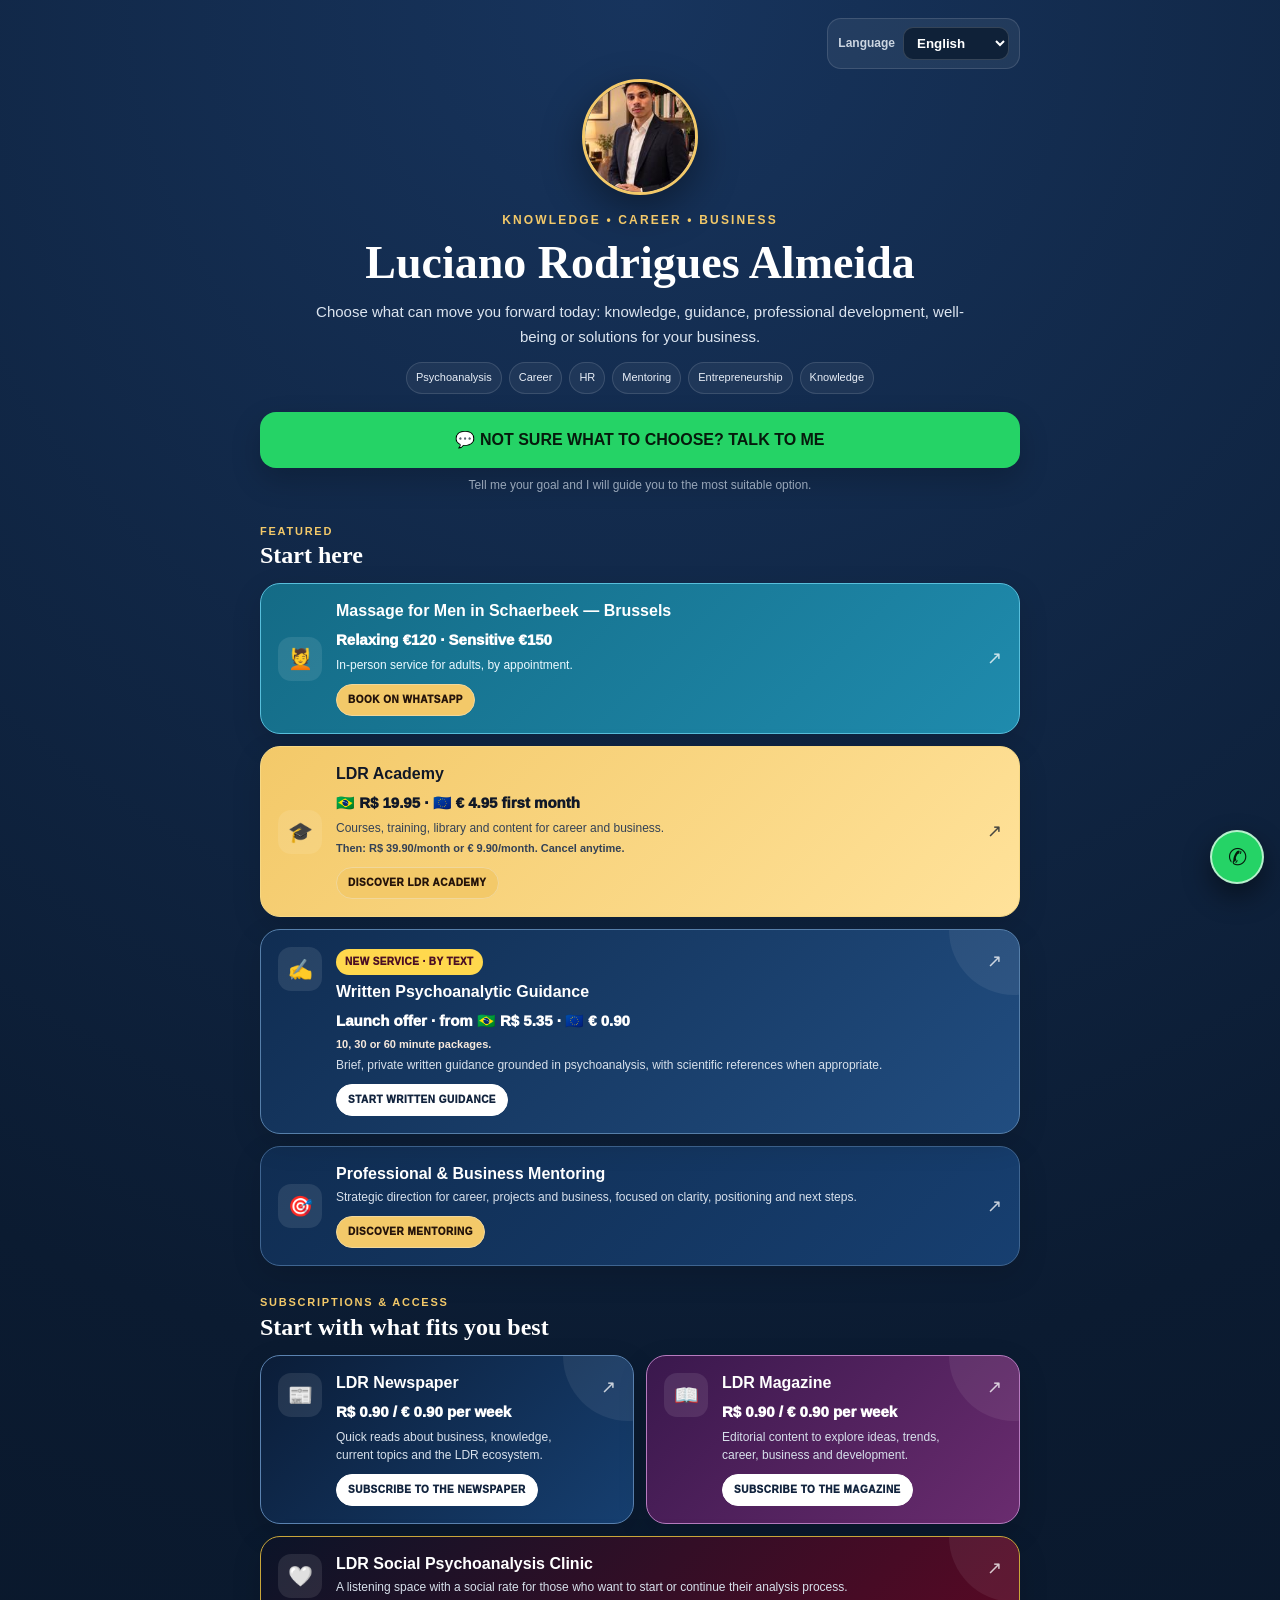
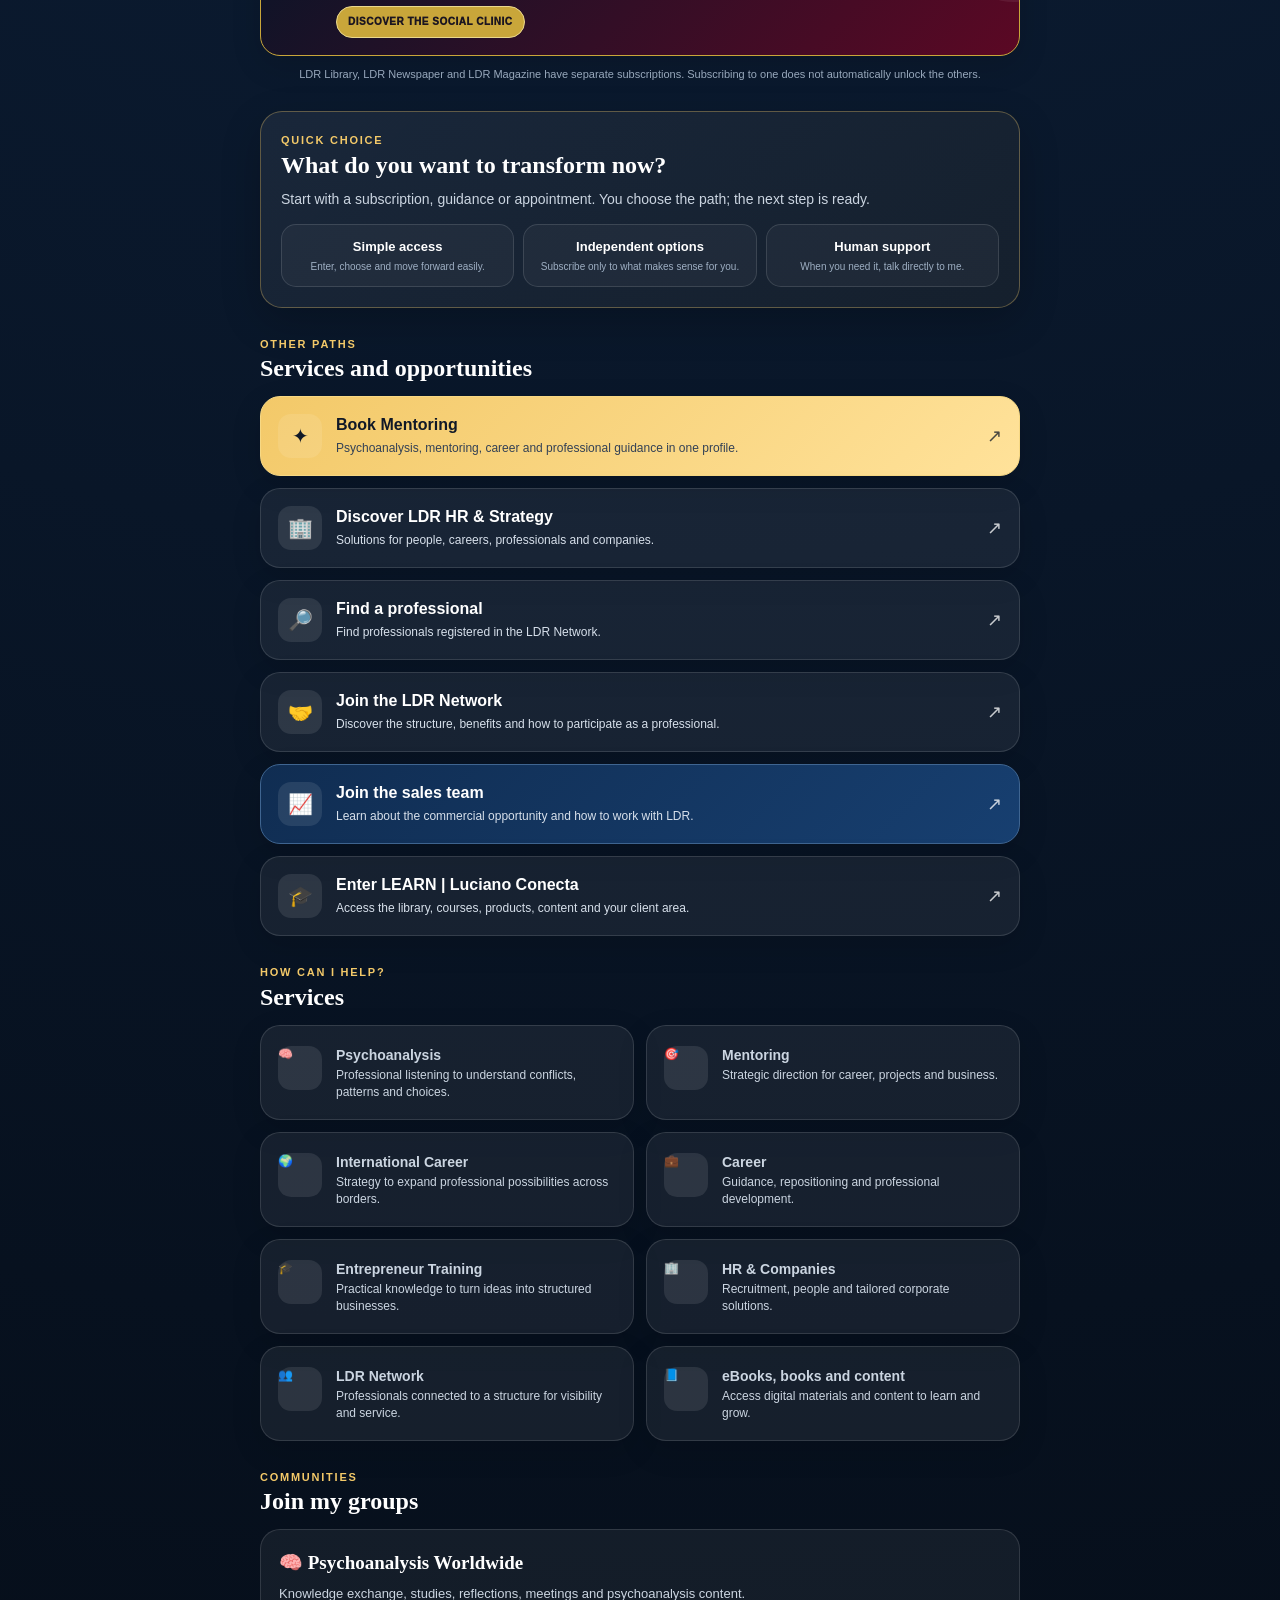
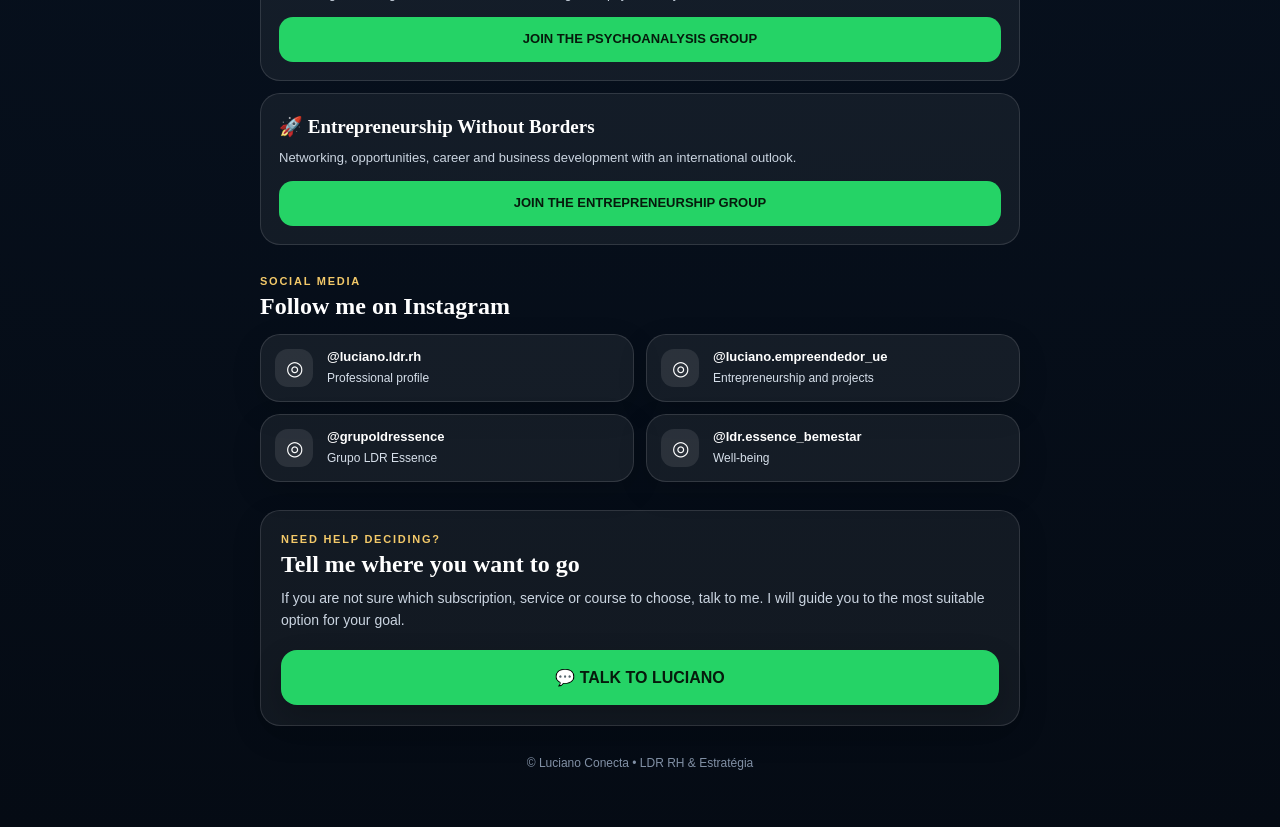
==== commit 0f97436b: "fix: clean and reorder bio priority content" ====
--- a/bio/index.html
+++ b/bio/index.html
@@ -39,18 +39,6 @@
 <a class="card commercial" href="https://ldrrhestrategia.com/mentoria?lang=pt" target="_blank" rel="noopener" id="priority-mentoria-link"><span class="icon">🎯</span><span class="copy"><span class="title" data-i18n="priorityMentorTitle">Mentoria Profissional e de Negócios</span><span class="desc" data-i18n="priorityMentorDesc">Direção estratégica para carreira, projetos e negócios, com foco em clareza, posicionamento e próximos passos.</span><span class="action" data-i18n="priorityMentorCta">CONHECER A MENTORIA</span></span><span class="arrow">↗</span></a>
 </div>
 </section>
-
-<section class="section decision">
-<div class="section-kicker" data-i18n="decisionKicker">ESCOLHA RÁPIDA</div>
-<h2 data-i18n="decisionTitle">O que você quer transformar agora?</h2>
-<p data-i18n="decisionText">Comece por uma assinatura, orientação ou atendimento. Você escolhe o caminho; o próximo passo já está pronto.</p>
-<div class="proof">
-<div><strong data-i18n="proof1Title">Acesso simples</strong><span data-i18n="proof1Text">Entre, escolha e avance sem complicação.</span></div>
-<div><strong data-i18n="proof2Title">Opções independentes</strong><span data-i18n="proof2Text">Assine somente o que fizer sentido para você.</span></div>
-<div><strong data-i18n="proof3Title">Atendimento humano</strong><span data-i18n="proof3Text">Quando precisar, fale diretamente comigo.</span></div>
-</div>
-</section>
-
 <section class="section" aria-labelledby="assinaturas">
 <div class="section-head"><div class="section-kicker" data-i18n="subscriptionsKicker">ASSINATURAS E ACESSOS</div><h2 id="assinaturas" data-i18n="subscriptionsTitle">Comece pelo que mais combina com você</h2></div>
 <div class="sales-grid">
@@ -65,11 +53,23 @@
 <p class="independent" data-i18n="independentNote">Biblioteca LDR, Jornal LDR e Revista LDR possuem assinaturas independentes. A contratação de uma não libera automaticamente as outras.</p>
 </section>
 
+
+<section class="section decision">
+<div class="section-kicker" data-i18n="decisionKicker">ESCOLHA RÁPIDA</div>
+<h2 data-i18n="decisionTitle">O que você quer transformar agora?</h2>
+<p data-i18n="decisionText">Comece por uma assinatura, orientação ou atendimento. Você escolhe o caminho; o próximo passo já está pronto.</p>
+<div class="proof">
+<div><strong data-i18n="proof1Title">Acesso simples</strong><span data-i18n="proof1Text">Entre, escolha e avance sem complicação.</span></div>
+<div><strong data-i18n="proof2Title">Opções independentes</strong><span data-i18n="proof2Text">Assine somente o que fizer sentido para você.</span></div>
+<div><strong data-i18n="proof3Title">Atendimento humano</strong><span data-i18n="proof3Text">Quando precisar, fale diretamente comigo.</span></div>
+</div>
+</section>
+
+
 <section class="section" aria-labelledby="atalhos">
 <div class="section-head"><div class="section-kicker" data-i18n="shortcutsKicker">OUTROS CAMINHOS</div><h2 id="atalhos" data-i18n="shortcutsTitle">Serviços e oportunidades</h2></div>
 <div class="links">
-<a class="card massage" href="https://wa.me/32492923605" target="_blank" rel="noopener"><span class="icon">💆</span><span class="copy"><span class="title" data-i18n="massageTitle">Massagens em Bruxelas</span><span class="desc" data-i18n="massageDesc">Atendimento masculino em Schaerbeek. Consulte horários e agende pelo WhatsApp.</span></span><span class="arrow">↗</span></a>
-<a class="card featured" href="https://learn.lucianoconecta.online/profissional/luciano-rodrigues-almeida" target="_blank" rel="noopener"><span class="icon">✦</span><span class="copy"><span class="title" data-i18n="bookTitle">Agendar com Luciano Rodrigues</span><span class="desc" data-i18n="bookDesc">Psicanálise, mentoria, carreira e orientação profissional em um único perfil.</span></span><span class="arrow">↗</span></a>
+<a class="card featured" href="https://ldrrhestrategia.com/mentoria?lang=pt" target="_blank" rel="noopener"><span class="icon">✦</span><span class="copy"><span class="title" data-i18n="bookTitle">Agendar Mentoria</span><span class="desc" data-i18n="bookDesc">Psicanálise, mentoria, carreira e orientação profissional em um único perfil.</span></span><span class="arrow">↗</span></a>
 <a class="card" href="https://ldrrhestrategia.com/" target="_blank" rel="noopener"><span class="icon">🏢</span><span class="copy"><span class="title" data-i18n="ldrTitle">Conhecer a LDR RH & Estratégia</span><span class="desc" data-i18n="ldrDesc">Soluções para pessoas, carreira, profissionais e empresas.</span></span><span class="arrow">↗</span></a>
 <a class="card" href="https://learn.lucianoconecta.online/profissionais" target="_blank" rel="noopener"><span class="icon">🔎</span><span class="copy"><span class="title" data-i18n="findTitle">Encontrar um profissional</span><span class="desc" data-i18n="findDesc">Encontre profissionais cadastrados na Rede LDR.</span></span><span class="arrow">↗</span></a>
 <a class="card" href="https://learn.lucianoconecta.online/para-profissionais" target="_blank" rel="noopener"><span class="icon">🤝</span><span class="copy"><span class="title" data-i18n="networkTitle">Quero entrar para a Rede LDR</span><span class="desc" data-i18n="networkDesc">Conheça a estrutura, os benefícios e como participar como profissional.</span></span><span class="arrow">↗</span></a>
@@ -121,10 +121,10 @@
 
 <script>
 const T={
-pt:{priorityMentorTitle:"Mentoria Profissional e de Negócios",priorityMentorDesc:"Direção estratégica para carreira, projetos e negócios, com foco em clareza, posicionamento e próximos passos.",priorityMentorCta:"CONHECER A MENTORIA",priorityKicker:"DESTAQUES",priorityTitle:"Comece por aqui",priorityMassageTitle:"Massagem para Homens em Schaerbeek — Bruxelas",priorityMassagePrice:"Relaxante €120 · Sensível €150",priorityMassageDesc:"Atendimento presencial para adultos, com horário marcado.",priorityMassageCta:"AGENDAR PELO WHATSAPP",priorityAcademyTitle:"LDR Academy",priorityAcademyPrice:"🇧🇷 R$ 19,95 · 🇪🇺 € 4,95 no primeiro mês",priorityAcademyDesc:"Formações, cursos, biblioteca e conteúdos para carreira e negócios.",priorityAcademyRenewal:"Depois: R$ 39,90/mês ou € 9,90/mês. Cancele quando quiser.",priorityAcademyCta:"CONHECER A LDR ACADEMY",language:"Idioma",eyebrow:"Conhecimento • Carreira • Negócios",intro:"Escolha o que pode te fazer avançar hoje: conhecimento, orientação, desenvolvimento profissional, bem-estar ou soluções para o seu negócio.",tag1:"Psicanálise",tag2:"Carreira",tag3:"RH",tag4:"Mentoria",tag5:"Empreendedorismo",tag6:"Conhecimento",mainCta:"💬 NÃO SABE O QUE ESCOLHER? FALE COMIGO",mainMini:"Você me conta seu objetivo e eu te direciono para a opção mais adequada.",decisionKicker:"ESCOLHA RÁPIDA",decisionTitle:"O que você quer transformar agora?",decisionText:"Comece por uma assinatura, orientação ou atendimento. Você escolhe o caminho; o próximo passo já está pronto.",proof1Title:"Acesso simples",proof1Text:"Entre, escolha e avance sem complicação.",proof2Title:"Opções independentes",proof2Text:"Assine somente o que fizer sentido para você.",proof3Title:"Atendimento humano",proof3Text:"Quando precisar, fale diretamente comigo.",subscriptionsKicker:"ASSINATURAS E ACESSOS",subscriptionsTitle:"Comece pelo que mais combina com você",libraryPromo:"⚡ 50% NO PRIMEIRO MÊS",libraryTitle:"Assinatura da Biblioteca LDR",libraryPrice:"🇧🇷 R$ 19,95 · 🇪🇺 € 4,95 no primeiro mês",libraryRenewal:"Depois: R$ 39,90/mês ou € 9,90/mês. Cancele quando quiser.",libraryDesc:"Uma porta de entrada para formações, conteúdos digitais, eBooks, livros e materiais selecionados.",libraryCta:"QUERO ACESSAR A BIBLIOTECA",newspaperTitle:"Jornal LDR",newspaperPrice:"R$ 0,90 / € 0,90 por semana",newspaperDesc:"Leituras rápidas sobre negócios, conhecimento, atualidades e temas do ecossistema LDR.",newspaperCta:"ASSINAR O JORNAL",magazineTitle:"Revista LDR",magazinePrice:"R$ 0,90 / € 0,90 por semana",magazineDesc:"Conteúdo editorial para aprofundar ideias, tendências, carreira, negócios e desenvolvimento.",magazineCta:"ASSINAR A REVISTA",careerGuideBadge:"NOVO SERVIÇO · POR TEXTO",careerGuideTitle:"Orientação Psicanalítica Escrita",careerGuidePrice:"Promoção · a partir de 🇧🇷 R$ 5,35 · 🇪🇺 € 0,90",careerGuideMeta:"Pacotes de 10, 30 ou 60 minutos.",careerGuideDesc:"Orientação breve, privada e por escrito, com fundamentação psicanalítica e referências científicas quando pertinente.",careerGuideCta:"INICIAR ORIENTAÇÃO ESCRITA",clinicTitle:"Clínica Social LDR de Psicanálise",clinicDesc:"Um espaço de escuta com valor social para quem deseja iniciar ou continuar seu processo de análise.",clinicCta:"CONHECER A CLÍNICA SOCIAL",independentNote:"Biblioteca LDR, Jornal LDR e Revista LDR possuem assinaturas independentes. A contratação de uma não libera automaticamente as outras.",shortcutsKicker:"OUTROS CAMINHOS",shortcutsTitle:"Serviços e oportunidades",massageTitle:"Massagens em Bruxelas",massageDesc:"Atendimento masculino em Schaerbeek. Consulte horários e agende pelo WhatsApp.",bookTitle:"Agendar com Luciano Rodrigues",bookDesc:"Psicanálise, mentoria, carreira e orientação profissional em um único perfil.",ldrTitle:"Conhecer a LDR RH & Estratégia",ldrDesc:"Soluções para pessoas, carreira, profissionais e empresas.",findTitle:"Encontrar um profissional",findDesc:"Encontre profissionais cadastrados na Rede LDR.",networkTitle:"Quero entrar para a Rede LDR",networkDesc:"Conheça a estrutura, os benefícios e como participar como profissional.",sellerTitle:"Quero fazer parte da área comercial",sellerDesc:"Conheça a oportunidade comercial e veja como trabalhar com a LDR.",platformTitle:"Entrar no LEARN | Luciano Conecta",platformDesc:"Acesse biblioteca, formações, produtos, conteúdos e sua área de cliente.",servicesKicker:"COMO POSSO TE AJUDAR?",servicesTitle:"Serviços",psyTitle:"Psicanálise",psyDesc:"Escuta profissional para compreender conflitos, padrões e escolhas.",mentorTitle:"Mentoria",mentorDesc:"Direção estratégica para carreira, projetos e negócios.",intlTitle:"Carreira Internacional",intlDesc:"Estratégia para ampliar possibilidades profissionais além das fronteiras.",careerTitle:"Carreira",careerDesc:"Orientação, reposicionamento e desenvolvimento profissional.",trainingTitle:"Treinamento para Empreendedores",trainingDesc:"Conhecimento prático para tirar ideias do papel e estruturar o negócio.",rhTitle:"RH & Empresas",rhDesc:"Recrutamento, pessoas e soluções corporativas sob medida.",netTitle:"Rede LDR",netDesc:"Profissionais conectados a uma estrutura de visibilidade e atendimento.",ebookTitle:"eBooks, livros e conteúdos",ebookDesc:"Acesse materiais digitais e conteúdos para aprender e evoluir.",communityKicker:"COMUNIDADES",communityTitle:"Entre nos meus grupos",psyGroupTitle:"🧠 Psicanálise no Mundo",psyGroupDesc:"Troca de conhecimento, estudos, reflexões, encontros e conteúdos relacionados à Psicanálise.",psyGroupCta:"ENTRAR NO GRUPO DE PSICANÁLISE",bizGroupTitle:"🚀 Empreendedorismo sem Fronteiras",bizGroupDesc:"Networking, oportunidades, carreira e desenvolvimento de negócios com visão além das fronteiras.",bizGroupCta:"ENTRAR NO GRUPO DE EMPREENDEDORISMO",socialKicker:"REDES SOCIAIS",socialTitle:"Me acompanhe no Instagram",socialProfessional:"Perfil profissional",socialBusiness:"Empreendedorismo e projetos",socialWellness:"Bem-estar",finalKicker:"PRECISA DE AJUDA PARA DECIDIR?",finalTitle:"Me diga onde você quer chegar",finalText:"Se você ainda não sabe qual assinatura, serviço ou formação escolher, fale comigo. Eu te direciono para a alternativa mais adequada ao seu objetivo.",finalCta:"💬 QUERO FALAR COM LUCIANO"},
-en:{priorityMentorTitle:"Professional & Business Mentoring",priorityMentorDesc:"Strategic direction for career, projects and business, focused on clarity, positioning and next steps.",priorityMentorCta:"DISCOVER MENTORING",priorityKicker:"FEATURED",priorityTitle:"Start here",priorityMassageTitle:"Massage for Men in Schaerbeek — Brussels",priorityMassagePrice:"Relaxing €120 · Sensitive €150",priorityMassageDesc:"In-person service for adults, by appointment.",priorityMassageCta:"BOOK ON WHATSAPP",priorityAcademyTitle:"LDR Academy",priorityAcademyPrice:"🇧🇷 R$ 19.95 · 🇪🇺 € 4.95 first month",priorityAcademyDesc:"Courses, training, library and content for career and business.",priorityAcademyRenewal:"Then: R$ 39.90/month or € 9.90/month. Cancel anytime.",priorityAcademyCta:"DISCOVER LDR ACADEMY",language:"Language",eyebrow:"Knowledge • Career • Business",intro:"Choose what can move you forward today: knowledge, guidance, professional development, well-being or solutions for your business.",tag1:"Psychoanalysis",tag2:"Career",tag3:"HR",tag4:"Mentoring",tag5:"Entrepreneurship",tag6:"Knowledge",mainCta:"💬 NOT SURE WHAT TO CHOOSE? TALK TO ME",mainMini:"Tell me your goal and I will guide you to the most suitable option.",decisionKicker:"QUICK CHOICE",decisionTitle:"What do you want to transform now?",decisionText:"Start with a subscription, guidance or appointment. You choose the path; the next step is ready.",proof1Title:"Simple access",proof1Text:"Enter, choose and move forward easily.",proof2Title:"Independent options",proof2Text:"Subscribe only to what makes sense for you.",proof3Title:"Human support",proof3Text:"When you need it, talk directly to me.",subscriptionsKicker:"SUBSCRIPTIONS & ACCESS",subscriptionsTitle:"Start with what fits you best",libraryPromo:"⚡ 50% OFF THE FIRST MONTH",libraryTitle:"LDR Library Subscription",libraryPrice:"🇧🇷 R$ 19.95 · 🇪🇺 € 4.95 first month",libraryRenewal:"Then: R$ 39.90/month or € 9.90/month. Cancel anytime.",libraryDesc:"Your gateway to courses, digital content, eBooks, books and selected materials.",libraryCta:"ACCESS THE LIBRARY",newspaperTitle:"LDR Newspaper",newspaperPrice:"R$ 0.90 / € 0.90 per week",newspaperDesc:"Quick reads about business, knowledge, current topics and the LDR ecosystem.",newspaperCta:"SUBSCRIBE TO THE NEWSPAPER",magazineTitle:"LDR Magazine",magazinePrice:"R$ 0.90 / € 0.90 per week",magazineDesc:"Editorial content to explore ideas, trends, career, business and development.",magazineCta:"SUBSCRIBE TO THE MAGAZINE",careerGuideBadge:"NEW SERVICE · BY TEXT",careerGuideTitle:"Written Psychoanalytic Guidance",careerGuidePrice:"Launch offer · from 🇧🇷 R$ 5.35 · 🇪🇺 € 0.90",careerGuideMeta:"10, 30 or 60 minute packages.",careerGuideDesc:"Brief, private written guidance grounded in psychoanalysis, with scientific references when appropriate.",careerGuideCta:"START WRITTEN GUIDANCE",clinicTitle:"LDR Social Psychoanalysis Clinic",clinicDesc:"A listening space with a social rate for those who want to start or continue their analysis process.",clinicCta:"DISCOVER THE SOCIAL CLINIC",independentNote:"LDR Library, LDR Newspaper and LDR Magazine have separate subscriptions. Subscribing to one does not automatically unlock the others.",shortcutsKicker:"OTHER PATHS",shortcutsTitle:"Services and opportunities",massageTitle:"Massage in Brussels",massageDesc:"Male service in Schaerbeek. Check availability and book via WhatsApp.",bookTitle:"Book with Luciano Rodrigues",bookDesc:"Psychoanalysis, mentoring, career and professional guidance in one profile.",ldrTitle:"Discover LDR HR & Strategy",ldrDesc:"Solutions for people, careers, professionals and companies.",findTitle:"Find a professional",findDesc:"Find professionals registered in the LDR Network.",networkTitle:"Join the LDR Network",networkDesc:"Discover the structure, benefits and how to participate as a professional.",sellerTitle:"Join the sales team",sellerDesc:"Learn about the commercial opportunity and how to work with LDR.",platformTitle:"Enter LEARN | Luciano Conecta",platformDesc:"Access the library, courses, products, content and your client area.",servicesKicker:"HOW CAN I HELP?",servicesTitle:"Services",psyTitle:"Psychoanalysis",psyDesc:"Professional listening to understand conflicts, patterns and choices.",mentorTitle:"Mentoring",mentorDesc:"Strategic direction for career, projects and business.",intlTitle:"International Career",intlDesc:"Strategy to expand professional possibilities across borders.",careerTitle:"Career",careerDesc:"Guidance, repositioning and professional development.",trainingTitle:"Entrepreneur Training",trainingDesc:"Practical knowledge to turn ideas into structured businesses.",rhTitle:"HR & Companies",rhDesc:"Recruitment, people and tailored corporate solutions.",netTitle:"LDR Network",netDesc:"Professionals connected to a structure for visibility and service.",ebookTitle:"eBooks, books and content",ebookDesc:"Access digital materials and content to learn and grow.",communityKicker:"COMMUNITIES",communityTitle:"Join my groups",psyGroupTitle:"🧠 Psychoanalysis Worldwide",psyGroupDesc:"Knowledge exchange, studies, reflections, meetings and psychoanalysis content.",psyGroupCta:"JOIN THE PSYCHOANALYSIS GROUP",bizGroupTitle:"🚀 Entrepreneurship Without Borders",bizGroupDesc:"Networking, opportunities, career and business development with an international outlook.",bizGroupCta:"JOIN THE ENTREPRENEURSHIP GROUP",socialKicker:"SOCIAL MEDIA",socialTitle:"Follow me on Instagram",socialProfessional:"Professional profile",socialBusiness:"Entrepreneurship and projects",socialWellness:"Well-being",finalKicker:"NEED HELP DECIDING?",finalTitle:"Tell me where you want to go",finalText:"If you are not sure which subscription, service or course to choose, talk to me. I will guide you to the most suitable option for your goal.",finalCta:"💬 TALK TO LUCIANO"},
-fr:{priorityMentorTitle:"Mentorat Professionnel et Business",priorityMentorDesc:"Orientation stratégique pour carrière, projets et business, avec un focus sur la clarté, le positionnement et les prochaines étapes.",priorityMentorCta:"DÉCOUVRIR LE MENTORAT",priorityKicker:"À LA UNE",priorityTitle:"Commencez ici",priorityMassageTitle:"Massage pour hommes à Schaerbeek — Bruxelles",priorityMassagePrice:"Relaxant 120 € · Sensible 150 €",priorityMassageDesc:"Service en présentiel pour adultes, sur rendez-vous.",priorityMassageCta:"RÉSERVER SUR WHATSAPP",priorityAcademyTitle:"LDR Academy",priorityAcademyPrice:"🇧🇷 R$ 19,95 · 🇪🇺 4,95 € le premier mois",priorityAcademyDesc:"Formations, cours, bibliothèque et contenus pour carrière et business.",priorityAcademyRenewal:"Ensuite : R$ 39,90/mois ou 9,90 €/mois. Résiliable à tout moment.",priorityAcademyCta:"DÉCOUVRIR LDR ACADEMY",language:"Langue",eyebrow:"Connaissance • Carrière • Business",intro:"Choisissez ce qui peut vous faire avancer aujourd’hui : connaissance, orientation, développement professionnel, bien-être ou solutions pour votre activité.",tag1:"Psychanalyse",tag2:"Carrière",tag3:"RH",tag4:"Mentorat",tag5:"Entrepreneuriat",tag6:"Connaissance",mainCta:"💬 VOUS HÉSITEZ ? PARLEZ-MOI",mainMini:"Dites-moi votre objectif et je vous oriente vers l’option la plus adaptée.",decisionKicker:"CHOIX RAPIDE",decisionTitle:"Que voulez-vous transformer maintenant ?",decisionText:"Commencez par un abonnement, une orientation ou un accompagnement. Vous choisissez le chemin ; la prochaine étape est prête.",proof1Title:"Accès simple",proof1Text:"Entrez, choisissez et avancez facilement.",proof2Title:"Options indépendantes",proof2Text:"Abonnez-vous uniquement à ce qui vous correspond.",proof3Title:"Contact humain",proof3Text:"Quand vous en avez besoin, parlez-moi directement.",subscriptionsKicker:"ABONNEMENTS & ACCÈS",subscriptionsTitle:"Commencez par ce qui vous correspond le mieux",libraryPromo:"⚡ -50 % LE PREMIER MOIS",libraryTitle:"Abonnement Bibliothèque LDR",libraryPrice:"🇧🇷 R$ 19,95 · 🇪🇺 4,95 € le premier mois",libraryRenewal:"Ensuite : R$ 39,90/mois ou 9,90 €/mois. Résiliable à tout moment.",libraryDesc:"Votre porte d’entrée vers formations, contenus numériques, eBooks, livres et ressources sélectionnées.",libraryCta:"ACCÉDER À LA BIBLIOTHÈQUE",newspaperTitle:"Journal LDR",newspaperPrice:"R$ 0,90 / 0,90 € par semaine",newspaperDesc:"Lectures rapides sur le business, la connaissance, l’actualité et l’écosystème LDR.",newspaperCta:"S’ABONNER AU JOURNAL",magazineTitle:"Magazine LDR",magazinePrice:"R$ 0,90 / 0,90 € par semaine",magazineDesc:"Contenu éditorial pour approfondir idées, tendances, carrière, business et développement.",magazineCta:"S’ABONNER AU MAGAZINE",careerGuideBadge:"NOUVEAU SERVICE · PAR TEXTE",careerGuideTitle:"Orientation Psychanalytique Écrite",careerGuidePrice:"Offre de lancement · dès 🇧🇷 R$ 5,35 · 🇪🇺 0,90 €",careerGuideMeta:"Forfaits de 10, 30 ou 60 minutes.",careerGuideDesc:"Orientation brève, privée et écrite, fondée sur la psychanalyse, avec références scientifiques lorsque pertinent.",careerGuideCta:"COMMENCER L’ORIENTATION ÉCRITE",clinicTitle:"Clinique Sociale LDR de Psychanalyse",clinicDesc:"Un espace d’écoute à tarif social pour commencer ou poursuivre votre démarche d’analyse.",clinicCta:"DÉCOUVRIR LA CLINIQUE SOCIALE",independentNote:"Bibliothèque LDR, Journal LDR et Magazine LDR ont des abonnements séparés. L’un ne donne pas automatiquement accès aux autres.",shortcutsKicker:"AUTRES PARCOURS",shortcutsTitle:"Services et opportunités",massageTitle:"Massage à Bruxelles",massageDesc:"Service masculin à Schaerbeek. Consultez les disponibilités et réservez via WhatsApp.",bookTitle:"Prendre rendez-vous avec Luciano Rodrigues",bookDesc:"Psychanalyse, mentorat, carrière et orientation professionnelle sur un seul profil.",ldrTitle:"Découvrir LDR RH & Stratégie",ldrDesc:"Solutions pour personnes, carrières, professionnels et entreprises.",findTitle:"Trouver un professionnel",findDesc:"Trouvez les professionnels inscrits au Réseau LDR.",networkTitle:"Rejoindre le Réseau LDR",networkDesc:"Découvrez la structure, les avantages et comment participer comme professionnel.",sellerTitle:"Rejoindre l’équipe commerciale",sellerDesc:"Découvrez l’opportunité commerciale et comment travailler avec LDR.",platformTitle:"Entrer dans LEARN | Luciano Conecta",platformDesc:"Accédez à la bibliothèque, aux formations, produits, contenus et à votre espace client.",servicesKicker:"COMMENT PUIS-JE VOUS AIDER ?",servicesTitle:"Services",psyTitle:"Psychanalyse",psyDesc:"Écoute professionnelle pour comprendre conflits, schémas et choix.",mentorTitle:"Mentorat",mentorDesc:"Direction stratégique pour carrière, projets et business.",intlTitle:"Carrière internationale",intlDesc:"Stratégie pour élargir vos possibilités professionnelles au-delà des frontières.",careerTitle:"Carrière",careerDesc:"Orientation, repositionnement et développement professionnel.",trainingTitle:"Formation pour entrepreneurs",trainingDesc:"Connaissances pratiques pour transformer une idée en activité structurée.",rhTitle:"RH & Entreprises",rhDesc:"Recrutement, personnes et solutions d’entreprise sur mesure.",netTitle:"Réseau LDR",netDesc:"Professionnels reliés à une structure de visibilité et de service.",ebookTitle:"eBooks, livres et contenus",ebookDesc:"Accédez à des ressources numériques pour apprendre et évoluer.",communityKicker:"COMMUNAUTÉS",communityTitle:"Rejoignez mes groupes",psyGroupTitle:"🧠 Psychanalyse dans le Monde",psyGroupDesc:"Échanges de connaissances, études, réflexions, rencontres et contenus liés à la psychanalyse.",psyGroupCta:"REJOINDRE LE GROUPE PSYCHANALYSE",bizGroupTitle:"🚀 Entrepreneuriat sans Frontières",bizGroupDesc:"Networking, opportunités, carrière et développement des affaires avec une vision internationale.",bizGroupCta:"REJOINDRE LE GROUPE ENTREPRENEURIAT",socialKicker:"RÉSEAUX SOCIAUX",socialTitle:"Suivez-moi sur Instagram",socialProfessional:"Profil professionnel",socialBusiness:"Entrepreneuriat et projets",socialWellness:"Bien-être",finalKicker:"BESOIN D’AIDE POUR CHOISIR ?",finalTitle:"Dites-moi où vous voulez aller",finalText:"Si vous ne savez pas quel abonnement, service ou formation choisir, parlez-moi. Je vous orienterai vers l’option la plus adaptée à votre objectif.",finalCta:"💬 PARLER À LUCIANO"},
-es:{priorityMentorTitle:"Mentoría Profesional y de Negocios",priorityMentorDesc:"Dirección estratégica para carrera, proyectos y negocios, con foco en claridad, posicionamiento y próximos pasos.",priorityMentorCta:"CONOCER LA MENTORÍA",priorityKicker:"DESTACADOS",priorityTitle:"Empieza aquí",priorityMassageTitle:"Masaje para hombres en Schaerbeek — Bruselas",priorityMassagePrice:"Relajante €120 · Sensible €150",priorityMassageDesc:"Atención presencial para adultos, con cita previa.",priorityMassageCta:"RESERVAR POR WHATSAPP",priorityAcademyTitle:"LDR Academy",priorityAcademyPrice:"🇧🇷 R$ 19,95 · 🇪🇺 € 4,95 el primer mes",priorityAcademyDesc:"Formaciones, cursos, biblioteca y contenidos para carrera y negocios.",priorityAcademyRenewal:"Después: R$ 39,90/mes o € 9,90/mes. Cancela cuando quieras.",priorityAcademyCta:"CONOCER LDR ACADEMY",language:"Idioma",eyebrow:"Conocimiento • Carrera • Negocios",intro:"Elige lo que puede ayudarte a avanzar hoy: conocimiento, orientación, desarrollo profesional, bienestar o soluciones para tu negocio.",tag1:"Psicoanálisis",tag2:"Carrera",tag3:"RR. HH.",tag4:"Mentoría",tag5:"Emprendimiento",tag6:"Conocimiento",mainCta:"💬 ¿NO SABES QUÉ ELEGIR? HABLEMOS",mainMini:"Cuéntame tu objetivo y te orientar é hacia la opción más adecuada.",decisionKicker:"ELECCIÓN RÁPIDA",decisionTitle:"¿Qué quieres transformar ahora?",decisionText:"Empieza por una suscripción, orientación o atención. Tú eliges el camino; el siguiente paso ya está listo.",proof1Title:"Acceso simple",proof1Text:"Entra, elige y avanza sin complicaciones.",proof2Title:"Opciones independientes",proof2Text:"Suscríbete solo a lo que tenga sentido para ti.",proof3Title:"Atención humana",proof3Text:"Cuando lo necesites, habla directamente conmigo.",subscriptionsKicker:"SUSCRIPCIONES Y ACCESOS",subscriptionsTitle:"Empieza por lo que más encaje contigo",libraryPromo:"⚡ 50% EL PRIMER MES",libraryTitle:"Suscripción Biblioteca LDR",libraryPrice:"🇧🇷 R$ 19,95 · 🇪🇺 € 4,95 el primer mes",libraryRenewal:"Después: R$ 39,90/mes o € 9,90/mes. Cancela cuando quieras.",libraryDesc:"Tu puerta de entrada a formaciones, contenido digital, eBooks, libros y materiales seleccionados.",libraryCta:"ACCEDER A LA BIBLIOTECA",newspaperTitle:"Periódico LDR",newspaperPrice:"R$ 0,90 / € 0,90 por semana",newspaperDesc:"Lecturas rápidas sobre negocios, conocimiento, actualidad y el ecosistema LDR.",newspaperCta:"SUSCRIBIRME AL PERIÓDICO",magazineTitle:"Revista LDR",magazinePrice:"R$ 0,90 / € 0,90 por semana",magazineDesc:"Contenido editorial para profundizar ideas, tendencias, carrera, negocios y desarrollo.",magazineCta:"SUSCRIBIRME A LA REVISTA",careerGuideBadge:"NUEVO SERVICIO · POR TEXTO",careerGuideTitle:"Orientación Psicoanalítica Escrita",careerGuidePrice:"Oferta de lanzamiento · desde 🇧🇷 R$ 5,35 · 🇪🇺 € 0,90",careerGuideMeta:"Paquetes de 10, 30 o 60 minutos.",careerGuideDesc:"Orientación breve, privada y por escrito, con base psicoanalítica y referencias científicas cuando corresponda.",careerGuideCta:"INICIAR ORIENTACIÓN ESCRITA",clinicTitle:"Clínica Social LDR de Psicoanálisis",clinicDesc:"Un espacio de escucha con valor social para iniciar o continuar tu proceso de análisis.",clinicCta:"CONOCER LA CLÍNICA SOCIAL",independentNote:"Biblioteca LDR, Periódico LDR y Revista LDR tienen suscripciones separadas. Contratar una no desbloquea automáticamente las otras.",shortcutsKicker:"OTROS CAMINOS",shortcutsTitle:"Servicios y oportunidades",massageTitle:"Masajes en Bruselas",massageDesc:"Atención masculina en Schaerbeek. Consulta horarios y reserva por WhatsApp.",bookTitle:"Reservar con Luciano Rodrigues",bookDesc:"Psicoanálisis, mentoría, carrera y orientación profesional en un solo perfil.",ldrTitle:"Conocer LDR RR. HH. & Estrategia",ldrDesc:"Soluciones para personas, carreras, profesionales y empresas.",findTitle:"Encontrar un profesional",findDesc:"Encuentra profesionales registrados en la Red LDR.",networkTitle:"Quiero entrar en la Red LDR",networkDesc:"Conoce la estructura, beneficios y cómo participar como profesional.",sellerTitle:"Quiero formar parte del área comercial",sellerDesc:"Conoce la oportunidad comercial y cómo trabajar con LDR.",platformTitle:"Entrar en LEARN | Luciano Conecta",platformDesc:"Accede a biblioteca, formaciones, productos, contenidos y tu área de cliente.",servicesKicker:"¿CÓMO PUEDO AYUDARTE?",servicesTitle:"Servicios",psyTitle:"Psicoanálisis",psyDesc:"Escucha profesional para comprender conflictos, patrones y elecciones.",mentorTitle:"Mentoría",mentorDesc:"Dirección estratégica para carrera, proyectos y negocios.",intlTitle:"Carrera Internacional",intlDesc:"Estrategia para ampliar posibilidades profesionales más allá de las fronteras.",careerTitle:"Carrera",careerDesc:"Orientación, reposicionamiento y desarrollo profesional.",trainingTitle:"Formación para Emprendedores",trainingDesc:"Conocimiento práctico para convertir ideas en negocios estructurados.",rhTitle:"RR. HH. & Empresas",rhDesc:"Reclutamiento, personas y soluciones corporativas a medida.",netTitle:"Red LDR",netDesc:"Profesionales conectados a una estructura de visibilidad y atención.",ebookTitle:"eBooks, libros y contenidos",ebookDesc:"Accede a materiales digitales y contenidos para aprender y crecer.",communityKicker:"COMUNIDADES",communityTitle:"Únete a mis grupos",psyGroupTitle:"🧠 Psicoanálisis en el Mundo",psyGroupDesc:"Intercambio de conocimiento, estudios, reflexiones, encuentros y contenidos sobre psicoanálisis.",psyGroupCta:"ENTRAR AL GRUPO DE PSICOANÁLISIS",bizGroupTitle:"🚀 Emprendimiento sin Fronteras",bizGroupDesc:"Networking, oportunidades, carrera y desarrollo de negocios con visión internacional.",bizGroupCta:"ENTRAR AL GRUPO DE EMPRENDIMIENTO",socialKicker:"REDES SOCIALES",socialTitle:"Sígueme en Instagram",socialProfessional:"Perfil profesional",socialBusiness:"Emprendimiento y proyectos",socialWellness:"Bienestar",finalKicker:"¿NECESITAS AYUDA PARA DECIDIR?",finalTitle:"Dime a dónde quieres llegar",finalText:"Si todavía no sabes qué suscripción, servicio o formación elegir, habla conmigo. Te orientaré hacia la opción más adecuada para tu objetivo.",finalCta:"💬 HABLAR CON LUCIANO"}
+pt:{priorityMentorTitle:"Mentoria Profissional e de Negócios",priorityMentorDesc:"Direção estratégica para carreira, projetos e negócios, com foco em clareza, posicionamento e próximos passos.",priorityMentorCta:"CONHECER A MENTORIA",priorityKicker:"DESTAQUES",priorityTitle:"Comece por aqui",priorityMassageTitle:"Massagem para Homens em Schaerbeek — Bruxelas",priorityMassagePrice:"Relaxante €120 · Sensível €150",priorityMassageDesc:"Atendimento presencial para adultos, com horário marcado.",priorityMassageCta:"AGENDAR PELO WHATSAPP",priorityAcademyTitle:"LDR Academy",priorityAcademyPrice:"🇧🇷 R$ 19,95 · 🇪🇺 € 4,95 no primeiro mês",priorityAcademyDesc:"Formações, cursos, biblioteca e conteúdos para carreira e negócios.",priorityAcademyRenewal:"Depois: R$ 39,90/mês ou € 9,90/mês. Cancele quando quiser.",priorityAcademyCta:"CONHECER A LDR ACADEMY",language:"Idioma",eyebrow:"Conhecimento • Carreira • Negócios",intro:"Escolha o que pode te fazer avançar hoje: conhecimento, orientação, desenvolvimento profissional, bem-estar ou soluções para o seu negócio.",tag1:"Psicanálise",tag2:"Carreira",tag3:"RH",tag4:"Mentoria",tag5:"Empreendedorismo",tag6:"Conhecimento",mainCta:"💬 NÃO SABE O QUE ESCOLHER? FALE COMIGO",mainMini:"Você me conta seu objetivo e eu te direciono para a opção mais adequada.",decisionKicker:"ESCOLHA RÁPIDA",decisionTitle:"O que você quer transformar agora?",decisionText:"Comece por uma assinatura, orientação ou atendimento. Você escolhe o caminho; o próximo passo já está pronto.",proof1Title:"Acesso simples",proof1Text:"Entre, escolha e avance sem complicação.",proof2Title:"Opções independentes",proof2Text:"Assine somente o que fizer sentido para você.",proof3Title:"Atendimento humano",proof3Text:"Quando precisar, fale diretamente comigo.",subscriptionsKicker:"ASSINATURAS E ACESSOS",subscriptionsTitle:"Comece pelo que mais combina com você",libraryPromo:"⚡ 50% NO PRIMEIRO MÊS",libraryTitle:"Assinatura da Biblioteca LDR",libraryPrice:"🇧🇷 R$ 19,95 · 🇪🇺 € 4,95 no primeiro mês",libraryRenewal:"Depois: R$ 39,90/mês ou € 9,90/mês. Cancele quando quiser.",libraryDesc:"Uma porta de entrada para formações, conteúdos digitais, eBooks, livros e materiais selecionados.",libraryCta:"QUERO ACESSAR A BIBLIOTECA",newspaperTitle:"Jornal LDR",newspaperPrice:"R$ 0,90 / € 0,90 por semana",newspaperDesc:"Leituras rápidas sobre negócios, conhecimento, atualidades e temas do ecossistema LDR.",newspaperCta:"ASSINAR O JORNAL",magazineTitle:"Revista LDR",magazinePrice:"R$ 0,90 / € 0,90 por semana",magazineDesc:"Conteúdo editorial para aprofundar ideias, tendências, carreira, negócios e desenvolvimento.",magazineCta:"ASSINAR A REVISTA",careerGuideBadge:"NOVO SERVIÇO · POR TEXTO",careerGuideTitle:"Orientação Psicanalítica Escrita",careerGuidePrice:"Promoção · a partir de 🇧🇷 R$ 5,35 · 🇪🇺 € 0,90",careerGuideMeta:"Pacotes de 10, 30 ou 60 minutos.",careerGuideDesc:"Orientação breve, privada e por escrito, com fundamentação psicanalítica e referências científicas quando pertinente.",careerGuideCta:"INICIAR ORIENTAÇÃO ESCRITA",clinicTitle:"Clínica Social LDR de Psicanálise",clinicDesc:"Um espaço de escuta com valor social para quem deseja iniciar ou continuar seu processo de análise.",clinicCta:"CONHECER A CLÍNICA SOCIAL",independentNote:"Biblioteca LDR, Jornal LDR e Revista LDR possuem assinaturas independentes. A contratação de uma não libera automaticamente as outras.",shortcutsKicker:"OUTROS CAMINHOS",shortcutsTitle:"Serviços e oportunidades",massageTitle:"Massagens em Bruxelas",massageDesc:"Atendimento masculino em Schaerbeek. Consulte horários e agende pelo WhatsApp.",bookTitle:"Agendar Mentoria",bookDesc:"Psicanálise, mentoria, carreira e orientação profissional em um único perfil.",ldrTitle:"Conhecer a LDR RH & Estratégia",ldrDesc:"Soluções para pessoas, carreira, profissionais e empresas.",findTitle:"Encontrar um profissional",findDesc:"Encontre profissionais cadastrados na Rede LDR.",networkTitle:"Quero entrar para a Rede LDR",networkDesc:"Conheça a estrutura, os benefícios e como participar como profissional.",sellerTitle:"Quero fazer parte da área comercial",sellerDesc:"Conheça a oportunidade comercial e veja como trabalhar com a LDR.",platformTitle:"Entrar no LEARN | Luciano Conecta",platformDesc:"Acesse biblioteca, formações, produtos, conteúdos e sua área de cliente.",servicesKicker:"COMO POSSO TE AJUDAR?",servicesTitle:"Serviços",psyTitle:"Psicanálise",psyDesc:"Escuta profissional para compreender conflitos, padrões e escolhas.",mentorTitle:"Mentoria",mentorDesc:"Direção estratégica para carreira, projetos e negócios.",intlTitle:"Carreira Internacional",intlDesc:"Estratégia para ampliar possibilidades profissionais além das fronteiras.",careerTitle:"Carreira",careerDesc:"Orientação, reposicionamento e desenvolvimento profissional.",trainingTitle:"Treinamento para Empreendedores",trainingDesc:"Conhecimento prático para tirar ideias do papel e estruturar o negócio.",rhTitle:"RH & Empresas",rhDesc:"Recrutamento, pessoas e soluções corporativas sob medida.",netTitle:"Rede LDR",netDesc:"Profissionais conectados a uma estrutura de visibilidade e atendimento.",ebookTitle:"eBooks, livros e conteúdos",ebookDesc:"Acesse materiais digitais e conteúdos para aprender e evoluir.",communityKicker:"COMUNIDADES",communityTitle:"Entre nos meus grupos",psyGroupTitle:"🧠 Psicanálise no Mundo",psyGroupDesc:"Troca de conhecimento, estudos, reflexões, encontros e conteúdos relacionados à Psicanálise.",psyGroupCta:"ENTRAR NO GRUPO DE PSICANÁLISE",bizGroupTitle:"🚀 Empreendedorismo sem Fronteiras",bizGroupDesc:"Networking, oportunidades, carreira e desenvolvimento de negócios com visão além das fronteiras.",bizGroupCta:"ENTRAR NO GRUPO DE EMPREENDEDORISMO",socialKicker:"REDES SOCIAIS",socialTitle:"Me acompanhe no Instagram",socialProfessional:"Perfil profissional",socialBusiness:"Empreendedorismo e projetos",socialWellness:"Bem-estar",finalKicker:"PRECISA DE AJUDA PARA DECIDIR?",finalTitle:"Me diga onde você quer chegar",finalText:"Se você ainda não sabe qual assinatura, serviço ou formação escolher, fale comigo. Eu te direciono para a alternativa mais adequada ao seu objetivo.",finalCta:"💬 QUERO FALAR COM LUCIANO"},
+en:{priorityMentorTitle:"Professional & Business Mentoring",priorityMentorDesc:"Strategic direction for career, projects and business, focused on clarity, positioning and next steps.",priorityMentorCta:"DISCOVER MENTORING",priorityKicker:"FEATURED",priorityTitle:"Start here",priorityMassageTitle:"Massage for Men in Schaerbeek — Brussels",priorityMassagePrice:"Relaxing €120 · Sensitive €150",priorityMassageDesc:"In-person service for adults, by appointment.",priorityMassageCta:"BOOK ON WHATSAPP",priorityAcademyTitle:"LDR Academy",priorityAcademyPrice:"🇧🇷 R$ 19.95 · 🇪🇺 € 4.95 first month",priorityAcademyDesc:"Courses, training, library and content for career and business.",priorityAcademyRenewal:"Then: R$ 39.90/month or € 9.90/month. Cancel anytime.",priorityAcademyCta:"DISCOVER LDR ACADEMY",language:"Language",eyebrow:"Knowledge • Career • Business",intro:"Choose what can move you forward today: knowledge, guidance, professional development, well-being or solutions for your business.",tag1:"Psychoanalysis",tag2:"Career",tag3:"HR",tag4:"Mentoring",tag5:"Entrepreneurship",tag6:"Knowledge",mainCta:"💬 NOT SURE WHAT TO CHOOSE? TALK TO ME",mainMini:"Tell me your goal and I will guide you to the most suitable option.",decisionKicker:"QUICK CHOICE",decisionTitle:"What do you want to transform now?",decisionText:"Start with a subscription, guidance or appointment. You choose the path; the next step is ready.",proof1Title:"Simple access",proof1Text:"Enter, choose and move forward easily.",proof2Title:"Independent options",proof2Text:"Subscribe only to what makes sense for you.",proof3Title:"Human support",proof3Text:"When you need it, talk directly to me.",subscriptionsKicker:"SUBSCRIPTIONS & ACCESS",subscriptionsTitle:"Start with what fits you best",libraryPromo:"⚡ 50% OFF THE FIRST MONTH",libraryTitle:"LDR Library Subscription",libraryPrice:"🇧🇷 R$ 19.95 · 🇪🇺 € 4.95 first month",libraryRenewal:"Then: R$ 39.90/month or € 9.90/month. Cancel anytime.",libraryDesc:"Your gateway to courses, digital content, eBooks, books and selected materials.",libraryCta:"ACCESS THE LIBRARY",newspaperTitle:"LDR Newspaper",newspaperPrice:"R$ 0.90 / € 0.90 per week",newspaperDesc:"Quick reads about business, knowledge, current topics and the LDR ecosystem.",newspaperCta:"SUBSCRIBE TO THE NEWSPAPER",magazineTitle:"LDR Magazine",magazinePrice:"R$ 0.90 / € 0.90 per week",magazineDesc:"Editorial content to explore ideas, trends, career, business and development.",magazineCta:"SUBSCRIBE TO THE MAGAZINE",careerGuideBadge:"NEW SERVICE · BY TEXT",careerGuideTitle:"Written Psychoanalytic Guidance",careerGuidePrice:"Launch offer · from 🇧🇷 R$ 5.35 · 🇪🇺 € 0.90",careerGuideMeta:"10, 30 or 60 minute packages.",careerGuideDesc:"Brief, private written guidance grounded in psychoanalysis, with scientific references when appropriate.",careerGuideCta:"START WRITTEN GUIDANCE",clinicTitle:"LDR Social Psychoanalysis Clinic",clinicDesc:"A listening space with a social rate for those who want to start or continue their analysis process.",clinicCta:"DISCOVER THE SOCIAL CLINIC",independentNote:"LDR Library, LDR Newspaper and LDR Magazine have separate subscriptions. Subscribing to one does not automatically unlock the others.",shortcutsKicker:"OTHER PATHS",shortcutsTitle:"Services and opportunities",massageTitle:"Massage in Brussels",massageDesc:"Male service in Schaerbeek. Check availability and book via WhatsApp.",bookTitle:"Book Mentoring",bookDesc:"Psychoanalysis, mentoring, career and professional guidance in one profile.",ldrTitle:"Discover LDR HR & Strategy",ldrDesc:"Solutions for people, careers, professionals and companies.",findTitle:"Find a professional",findDesc:"Find professionals registered in the LDR Network.",networkTitle:"Join the LDR Network",networkDesc:"Discover the structure, benefits and how to participate as a professional.",sellerTitle:"Join the sales team",sellerDesc:"Learn about the commercial opportunity and how to work with LDR.",platformTitle:"Enter LEARN | Luciano Conecta",platformDesc:"Access the library, courses, products, content and your client area.",servicesKicker:"HOW CAN I HELP?",servicesTitle:"Services",psyTitle:"Psychoanalysis",psyDesc:"Professional listening to understand conflicts, patterns and choices.",mentorTitle:"Mentoring",mentorDesc:"Strategic direction for career, projects and business.",intlTitle:"International Career",intlDesc:"Strategy to expand professional possibilities across borders.",careerTitle:"Career",careerDesc:"Guidance, repositioning and professional development.",trainingTitle:"Entrepreneur Training",trainingDesc:"Practical knowledge to turn ideas into structured businesses.",rhTitle:"HR & Companies",rhDesc:"Recruitment, people and tailored corporate solutions.",netTitle:"LDR Network",netDesc:"Professionals connected to a structure for visibility and service.",ebookTitle:"eBooks, books and content",ebookDesc:"Access digital materials and content to learn and grow.",communityKicker:"COMMUNITIES",communityTitle:"Join my groups",psyGroupTitle:"🧠 Psychoanalysis Worldwide",psyGroupDesc:"Knowledge exchange, studies, reflections, meetings and psychoanalysis content.",psyGroupCta:"JOIN THE PSYCHOANALYSIS GROUP",bizGroupTitle:"🚀 Entrepreneurship Without Borders",bizGroupDesc:"Networking, opportunities, career and business development with an international outlook.",bizGroupCta:"JOIN THE ENTREPRENEURSHIP GROUP",socialKicker:"SOCIAL MEDIA",socialTitle:"Follow me on Instagram",socialProfessional:"Professional profile",socialBusiness:"Entrepreneurship and projects",socialWellness:"Well-being",finalKicker:"NEED HELP DECIDING?",finalTitle:"Tell me where you want to go",finalText:"If you are not sure which subscription, service or course to choose, talk to me. I will guide you to the most suitable option for your goal.",finalCta:"💬 TALK TO LUCIANO"},
+fr:{priorityMentorTitle:"Mentorat Professionnel et Business",priorityMentorDesc:"Orientation stratégique pour carrière, projets et business, avec un focus sur la clarté, le positionnement et les prochaines étapes.",priorityMentorCta:"DÉCOUVRIR LE MENTORAT",priorityKicker:"À LA UNE",priorityTitle:"Commencez ici",priorityMassageTitle:"Massage pour hommes à Schaerbeek — Bruxelles",priorityMassagePrice:"Relaxant 120 € · Sensible 150 €",priorityMassageDesc:"Service en présentiel pour adultes, sur rendez-vous.",priorityMassageCta:"RÉSERVER SUR WHATSAPP",priorityAcademyTitle:"LDR Academy",priorityAcademyPrice:"🇧🇷 R$ 19,95 · 🇪🇺 4,95 € le premier mois",priorityAcademyDesc:"Formations, cours, bibliothèque et contenus pour carrière et business.",priorityAcademyRenewal:"Ensuite : R$ 39,90/mois ou 9,90 €/mois. Résiliable à tout moment.",priorityAcademyCta:"DÉCOUVRIR LDR ACADEMY",language:"Langue",eyebrow:"Connaissance • Carrière • Business",intro:"Choisissez ce qui peut vous faire avancer aujourd’hui : connaissance, orientation, développement professionnel, bien-être ou solutions pour votre activité.",tag1:"Psychanalyse",tag2:"Carrière",tag3:"RH",tag4:"Mentorat",tag5:"Entrepreneuriat",tag6:"Connaissance",mainCta:"💬 VOUS HÉSITEZ ? PARLEZ-MOI",mainMini:"Dites-moi votre objectif et je vous oriente vers l’option la plus adaptée.",decisionKicker:"CHOIX RAPIDE",decisionTitle:"Que voulez-vous transformer maintenant ?",decisionText:"Commencez par un abonnement, une orientation ou un accompagnement. Vous choisissez le chemin ; la prochaine étape est prête.",proof1Title:"Accès simple",proof1Text:"Entrez, choisissez et avancez facilement.",proof2Title:"Options indépendantes",proof2Text:"Abonnez-vous uniquement à ce qui vous correspond.",proof3Title:"Contact humain",proof3Text:"Quand vous en avez besoin, parlez-moi directement.",subscriptionsKicker:"ABONNEMENTS & ACCÈS",subscriptionsTitle:"Commencez par ce qui vous correspond le mieux",libraryPromo:"⚡ -50 % LE PREMIER MOIS",libraryTitle:"Abonnement Bibliothèque LDR",libraryPrice:"🇧🇷 R$ 19,95 · 🇪🇺 4,95 € le premier mois",libraryRenewal:"Ensuite : R$ 39,90/mois ou 9,90 €/mois. Résiliable à tout moment.",libraryDesc:"Votre porte d’entrée vers formations, contenus numériques, eBooks, livres et ressources sélectionnées.",libraryCta:"ACCÉDER À LA BIBLIOTHÈQUE",newspaperTitle:"Journal LDR",newspaperPrice:"R$ 0,90 / 0,90 € par semaine",newspaperDesc:"Lectures rapides sur le business, la connaissance, l’actualité et l’écosystème LDR.",newspaperCta:"S’ABONNER AU JOURNAL",magazineTitle:"Magazine LDR",magazinePrice:"R$ 0,90 / 0,90 € par semaine",magazineDesc:"Contenu éditorial pour approfondir idées, tendances, carrière, business et développement.",magazineCta:"S’ABONNER AU MAGAZINE",careerGuideBadge:"NOUVEAU SERVICE · PAR TEXTE",careerGuideTitle:"Orientation Psychanalytique Écrite",careerGuidePrice:"Offre de lancement · dès 🇧🇷 R$ 5,35 · 🇪🇺 0,90 €",careerGuideMeta:"Forfaits de 10, 30 ou 60 minutes.",careerGuideDesc:"Orientation brève, privée et écrite, fondée sur la psychanalyse, avec références scientifiques lorsque pertinent.",careerGuideCta:"COMMENCER L’ORIENTATION ÉCRITE",clinicTitle:"Clinique Sociale LDR de Psychanalyse",clinicDesc:"Un espace d’écoute à tarif social pour commencer ou poursuivre votre démarche d’analyse.",clinicCta:"DÉCOUVRIR LA CLINIQUE SOCIALE",independentNote:"Bibliothèque LDR, Journal LDR et Magazine LDR ont des abonnements séparés. L’un ne donne pas automatiquement accès aux autres.",shortcutsKicker:"AUTRES PARCOURS",shortcutsTitle:"Services et opportunités",massageTitle:"Massage à Bruxelles",massageDesc:"Service masculin à Schaerbeek. Consultez les disponibilités et réservez via WhatsApp.",bookTitle:"Réserver un mentorat",bookDesc:"Psychanalyse, mentorat, carrière et orientation professionnelle sur un seul profil.",ldrTitle:"Découvrir LDR RH & Stratégie",ldrDesc:"Solutions pour personnes, carrières, professionnels et entreprises.",findTitle:"Trouver un professionnel",findDesc:"Trouvez les professionnels inscrits au Réseau LDR.",networkTitle:"Rejoindre le Réseau LDR",networkDesc:"Découvrez la structure, les avantages et comment participer comme professionnel.",sellerTitle:"Rejoindre l’équipe commerciale",sellerDesc:"Découvrez l’opportunité commerciale et comment travailler avec LDR.",platformTitle:"Entrer dans LEARN | Luciano Conecta",platformDesc:"Accédez à la bibliothèque, aux formations, produits, contenus et à votre espace client.",servicesKicker:"COMMENT PUIS-JE VOUS AIDER ?",servicesTitle:"Services",psyTitle:"Psychanalyse",psyDesc:"Écoute professionnelle pour comprendre conflits, schémas et choix.",mentorTitle:"Mentorat",mentorDesc:"Direction stratégique pour carrière, projets et business.",intlTitle:"Carrière internationale",intlDesc:"Stratégie pour élargir vos possibilités professionnelles au-delà des frontières.",careerTitle:"Carrière",careerDesc:"Orientation, repositionnement et développement professionnel.",trainingTitle:"Formation pour entrepreneurs",trainingDesc:"Connaissances pratiques pour transformer une idée en activité structurée.",rhTitle:"RH & Entreprises",rhDesc:"Recrutement, personnes et solutions d’entreprise sur mesure.",netTitle:"Réseau LDR",netDesc:"Professionnels reliés à une structure de visibilité et de service.",ebookTitle:"eBooks, livres et contenus",ebookDesc:"Accédez à des ressources numériques pour apprendre et évoluer.",communityKicker:"COMMUNAUTÉS",communityTitle:"Rejoignez mes groupes",psyGroupTitle:"🧠 Psychanalyse dans le Monde",psyGroupDesc:"Échanges de connaissances, études, réflexions, rencontres et contenus liés à la psychanalyse.",psyGroupCta:"REJOINDRE LE GROUPE PSYCHANALYSE",bizGroupTitle:"🚀 Entrepreneuriat sans Frontières",bizGroupDesc:"Networking, opportunités, carrière et développement des affaires avec une vision internationale.",bizGroupCta:"REJOINDRE LE GROUPE ENTREPRENEURIAT",socialKicker:"RÉSEAUX SOCIAUX",socialTitle:"Suivez-moi sur Instagram",socialProfessional:"Profil professionnel",socialBusiness:"Entrepreneuriat et projets",socialWellness:"Bien-être",finalKicker:"BESOIN D’AIDE POUR CHOISIR ?",finalTitle:"Dites-moi où vous voulez aller",finalText:"Si vous ne savez pas quel abonnement, service ou formation choisir, parlez-moi. Je vous orienterai vers l’option la plus adaptée à votre objectif.",finalCta:"💬 PARLER À LUCIANO"},
+es:{priorityMentorTitle:"Mentoría Profesional y de Negocios",priorityMentorDesc:"Dirección estratégica para carrera, proyectos y negocios, con foco en claridad, posicionamiento y próximos pasos.",priorityMentorCta:"CONOCER LA MENTORÍA",priorityKicker:"DESTACADOS",priorityTitle:"Empieza aquí",priorityMassageTitle:"Masaje para hombres en Schaerbeek — Bruselas",priorityMassagePrice:"Relajante €120 · Sensible €150",priorityMassageDesc:"Atención presencial para adultos, con cita previa.",priorityMassageCta:"RESERVAR POR WHATSAPP",priorityAcademyTitle:"LDR Academy",priorityAcademyPrice:"🇧🇷 R$ 19,95 · 🇪🇺 € 4,95 el primer mes",priorityAcademyDesc:"Formaciones, cursos, biblioteca y contenidos para carrera y negocios.",priorityAcademyRenewal:"Después: R$ 39,90/mes o € 9,90/mes. Cancela cuando quieras.",priorityAcademyCta:"CONOCER LDR ACADEMY",language:"Idioma",eyebrow:"Conocimiento • Carrera • Negocios",intro:"Elige lo que puede ayudarte a avanzar hoy: conocimiento, orientación, desarrollo profesional, bienestar o soluciones para tu negocio.",tag1:"Psicoanálisis",tag2:"Carrera",tag3:"RR. HH.",tag4:"Mentoría",tag5:"Emprendimiento",tag6:"Conocimiento",mainCta:"💬 ¿NO SABES QUÉ ELEGIR? HABLEMOS",mainMini:"Cuéntame tu objetivo y te orientar é hacia la opción más adecuada.",decisionKicker:"ELECCIÓN RÁPIDA",decisionTitle:"¿Qué quieres transformar ahora?",decisionText:"Empieza por una suscripción, orientación o atención. Tú eliges el camino; el siguiente paso ya está listo.",proof1Title:"Acceso simple",proof1Text:"Entra, elige y avanza sin complicaciones.",proof2Title:"Opciones independientes",proof2Text:"Suscríbete solo a lo que tenga sentido para ti.",proof3Title:"Atención humana",proof3Text:"Cuando lo necesites, habla directamente conmigo.",subscriptionsKicker:"SUSCRIPCIONES Y ACCESOS",subscriptionsTitle:"Empieza por lo que más encaje contigo",libraryPromo:"⚡ 50% EL PRIMER MES",libraryTitle:"Suscripción Biblioteca LDR",libraryPrice:"🇧🇷 R$ 19,95 · 🇪🇺 € 4,95 el primer mes",libraryRenewal:"Después: R$ 39,90/mes o € 9,90/mes. Cancela cuando quieras.",libraryDesc:"Tu puerta de entrada a formaciones, contenido digital, eBooks, libros y materiales seleccionados.",libraryCta:"ACCEDER A LA BIBLIOTECA",newspaperTitle:"Periódico LDR",newspaperPrice:"R$ 0,90 / € 0,90 por semana",newspaperDesc:"Lecturas rápidas sobre negocios, conocimiento, actualidad y el ecosistema LDR.",newspaperCta:"SUSCRIBIRME AL PERIÓDICO",magazineTitle:"Revista LDR",magazinePrice:"R$ 0,90 / € 0,90 por semana",magazineDesc:"Contenido editorial para profundizar ideas, tendencias, carrera, negocios y desarrollo.",magazineCta:"SUSCRIBIRME A LA REVISTA",careerGuideBadge:"NUEVO SERVICIO · POR TEXTO",careerGuideTitle:"Orientación Psicoanalítica Escrita",careerGuidePrice:"Oferta de lanzamiento · desde 🇧🇷 R$ 5,35 · 🇪🇺 € 0,90",careerGuideMeta:"Paquetes de 10, 30 o 60 minutos.",careerGuideDesc:"Orientación breve, privada y por escrito, con base psicoanalítica y referencias científicas cuando corresponda.",careerGuideCta:"INICIAR ORIENTACIÓN ESCRITA",clinicTitle:"Clínica Social LDR de Psicoanálisis",clinicDesc:"Un espacio de escucha con valor social para iniciar o continuar tu proceso de análisis.",clinicCta:"CONOCER LA CLÍNICA SOCIAL",independentNote:"Biblioteca LDR, Periódico LDR y Revista LDR tienen suscripciones separadas. Contratar una no desbloquea automáticamente las otras.",shortcutsKicker:"OTROS CAMINOS",shortcutsTitle:"Servicios y oportunidades",massageTitle:"Masajes en Bruselas",massageDesc:"Atención masculina en Schaerbeek. Consulta horarios y reserva por WhatsApp.",bookTitle:"Agendar mentoría",bookDesc:"Psicoanálisis, mentoría, carrera y orientación profesional en un solo perfil.",ldrTitle:"Conocer LDR RR. HH. & Estrategia",ldrDesc:"Soluciones para personas, carreras, profesionales y empresas.",findTitle:"Encontrar un profesional",findDesc:"Encuentra profesionales registrados en la Red LDR.",networkTitle:"Quiero entrar en la Red LDR",networkDesc:"Conoce la estructura, beneficios y cómo participar como profesional.",sellerTitle:"Quiero formar parte del área comercial",sellerDesc:"Conoce la oportunidad comercial y cómo trabajar con LDR.",platformTitle:"Entrar en LEARN | Luciano Conecta",platformDesc:"Accede a biblioteca, formaciones, productos, contenidos y tu área de cliente.",servicesKicker:"¿CÓMO PUEDO AYUDARTE?",servicesTitle:"Servicios",psyTitle:"Psicoanálisis",psyDesc:"Escucha profesional para comprender conflictos, patrones y elecciones.",mentorTitle:"Mentoría",mentorDesc:"Dirección estratégica para carrera, proyectos y negocios.",intlTitle:"Carrera Internacional",intlDesc:"Estrategia para ampliar posibilidades profesionales más allá de las fronteras.",careerTitle:"Carrera",careerDesc:"Orientación, reposicionamiento y desarrollo profesional.",trainingTitle:"Formación para Emprendedores",trainingDesc:"Conocimiento práctico para convertir ideas en negocios estructurados.",rhTitle:"RR. HH. & Empresas",rhDesc:"Reclutamiento, personas y soluciones corporativas a medida.",netTitle:"Red LDR",netDesc:"Profesionales conectados a una estructura de visibilidad y atención.",ebookTitle:"eBooks, libros y contenidos",ebookDesc:"Accede a materiales digitales y contenidos para aprender y crecer.",communityKicker:"COMUNIDADES",communityTitle:"Únete a mis grupos",psyGroupTitle:"🧠 Psicoanálisis en el Mundo",psyGroupDesc:"Intercambio de conocimiento, estudios, reflexiones, encuentros y contenidos sobre psicoanálisis.",psyGroupCta:"ENTRAR AL GRUPO DE PSICOANÁLISIS",bizGroupTitle:"🚀 Emprendimiento sin Fronteras",bizGroupDesc:"Networking, oportunidades, carrera y desarrollo de negocios con visión internacional.",bizGroupCta:"ENTRAR AL GRUPO DE EMPRENDIMIENTO",socialKicker:"REDES SOCIALES",socialTitle:"Sígueme en Instagram",socialProfessional:"Perfil profesional",socialBusiness:"Emprendimiento y proyectos",socialWellness:"Bienestar",finalKicker:"¿NECESITAS AYUDA PARA DECIDIR?",finalTitle:"Dime a dónde quieres llegar",finalText:"Si todavía no sabes qué suscripción, servicio o formación elegir, habla conmigo. Te orientaré hacia la opción más adecuada para tu objetivo.",finalCta:"💬 HABLAR CON LUCIANO"}
 };
 const sel=document.getElementById('lang');
 function applyLang(lang){const dict=T[lang]||T.pt;document.documentElement.lang=lang==='pt'?'pt-BR':lang;document.querySelectorAll('[data-i18n]').forEach(el=>{const k=el.getAttribute('data-i18n');if(dict[k])el.textContent=dict[k]});localStorage.setItem('luciano-bio-lang',lang);const seller=document.getElementById('seller-link');if(seller)seller.href=`https://ldrrhestrategia.com/vendedor?lang=${lang}`;const training=document.getElementById('training-link');if(training)training.href=`https://ldrrhestrategia.com/treinamento?lang=${lang}`;}
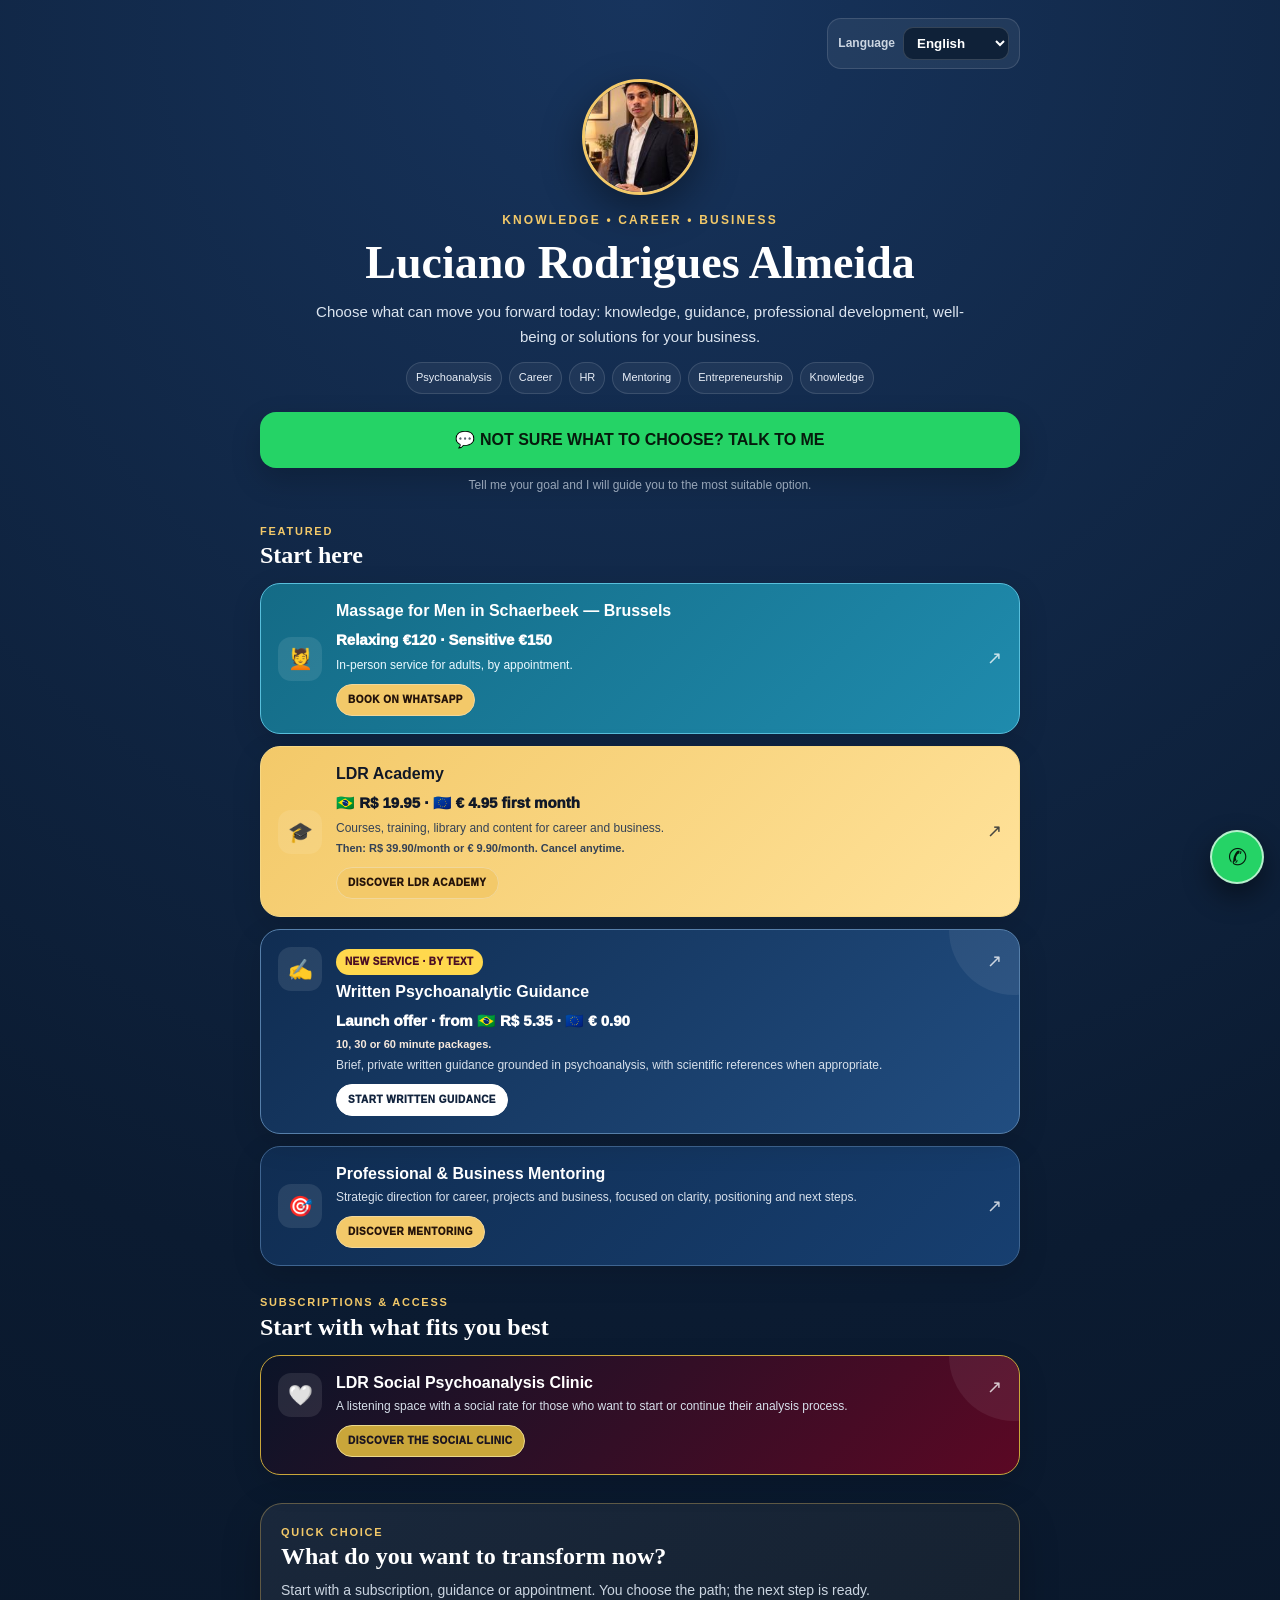
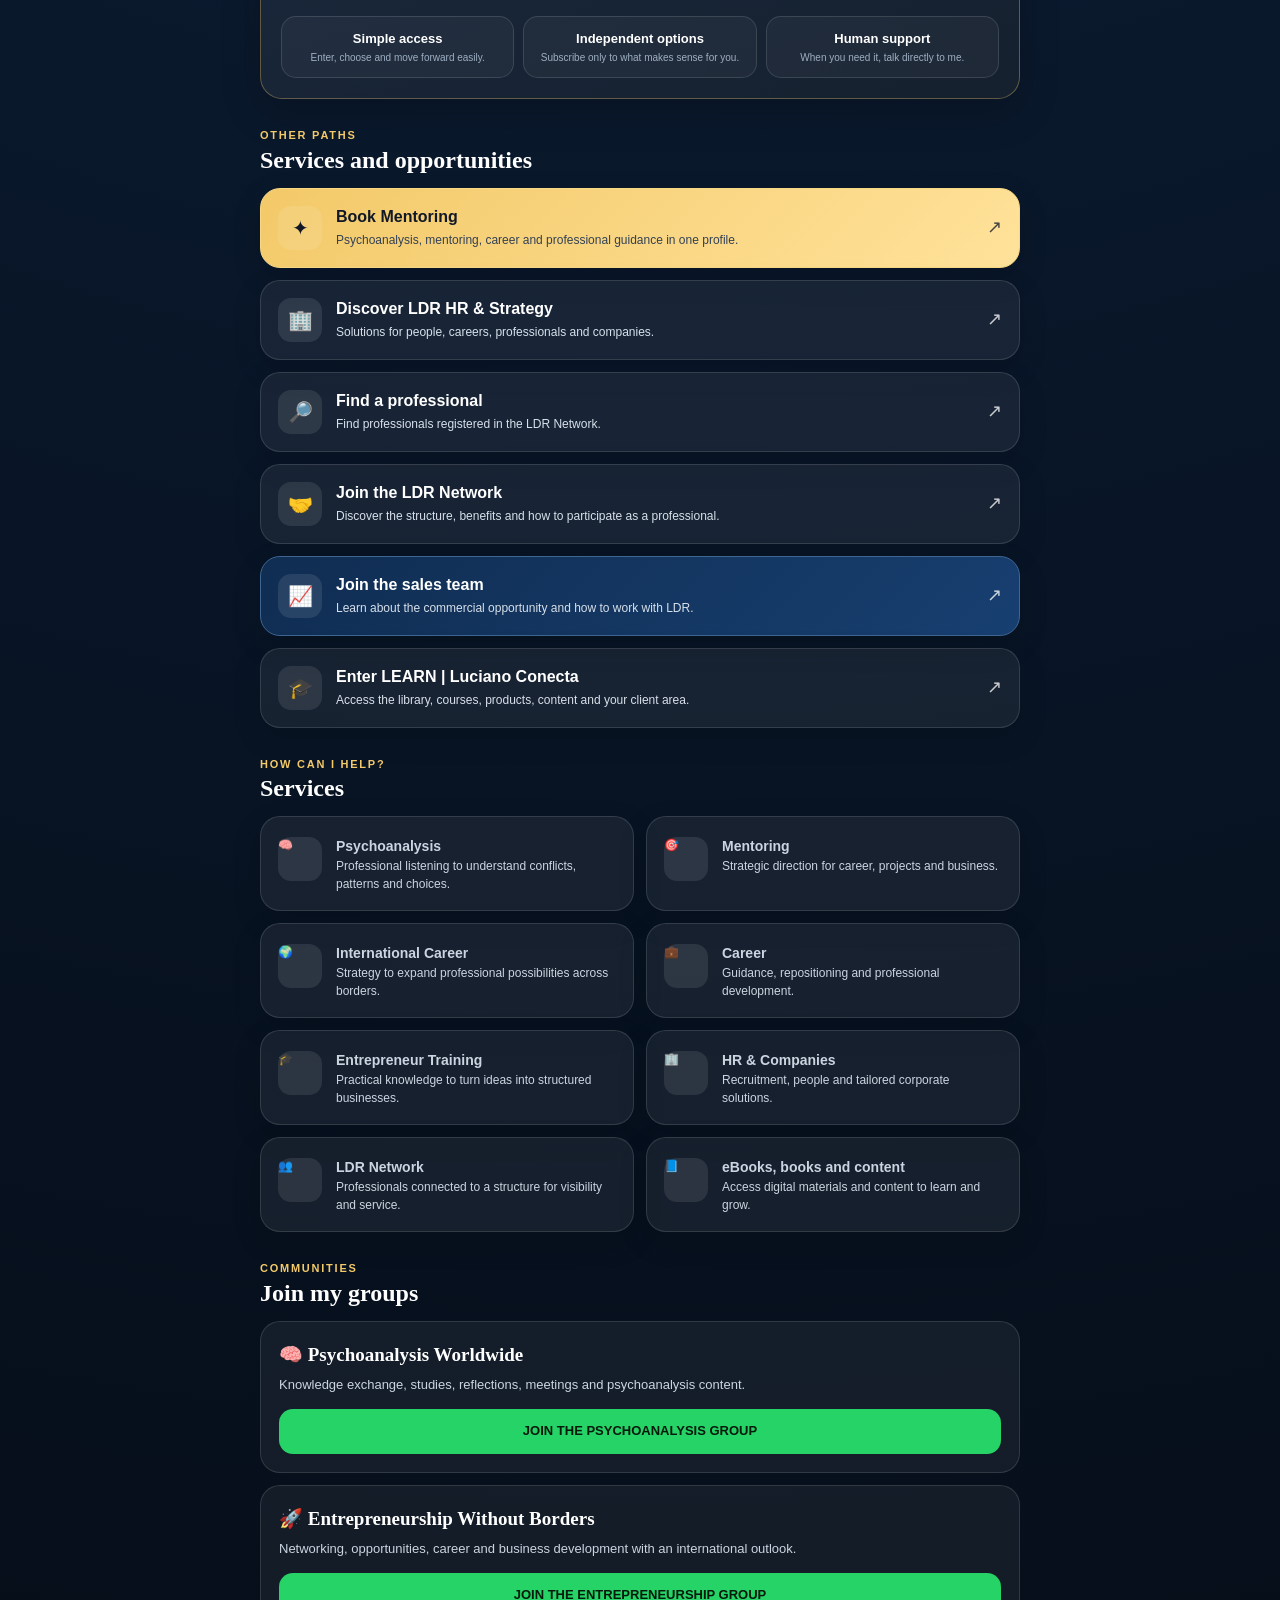
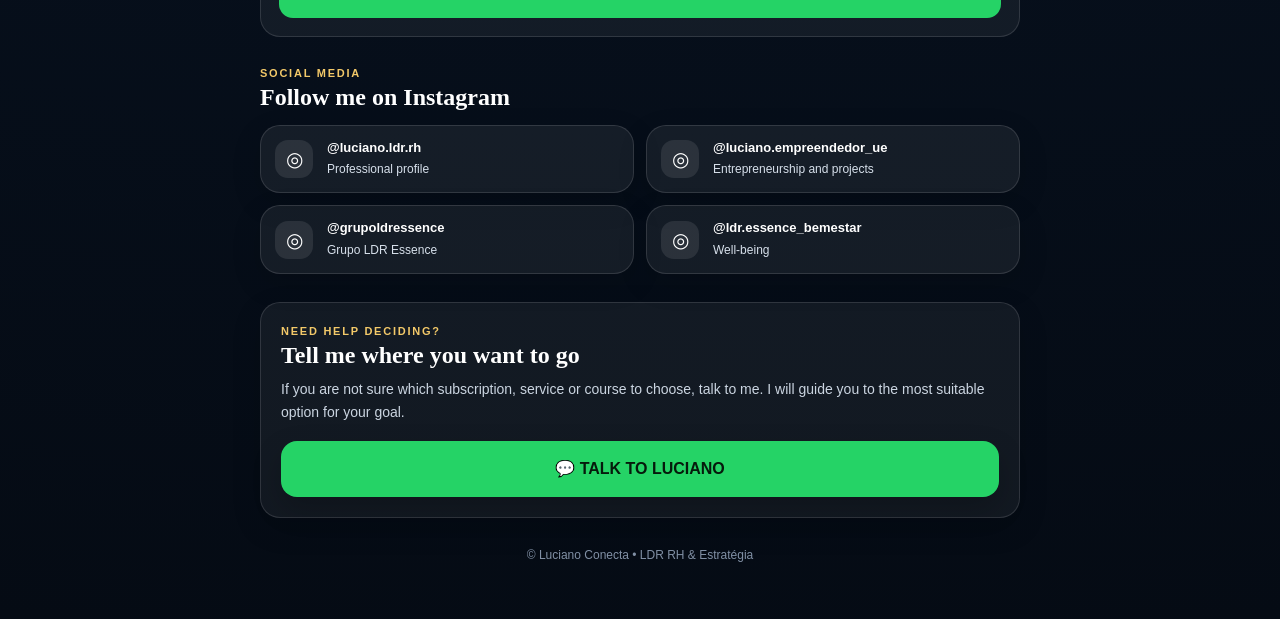
==== commit 64102b9a: "fix(bio): update only Clínica Social access cards" ====
--- a/bio/index.html
+++ b/bio/index.html
@@ -11,8 +11,8 @@
 <meta property="og:type" content="website">
 <style>
 :root{--navy:#07111f;--navy2:#0b1b31;--blue:#17345d;--blue2:#244b7d;--gold:#f3c969;--gold2:#ffe29a;--text:#fff;--muted:#cbd5e1;--card:#ffffff10;--line:#ffffff20;--green:#25D366;--wine:#651b35;--purple:#43246f;--cream:#fff8e8}
-*{box-sizing:border-box}html{scroll-behavior:smooth}body{margin:0;font-family:Inter,Arial,Helvetica,sans-serif;background:radial-gradient(circle at top,var(--blue) 0%,var(--navy2) 34%,var(--navy) 72%,#050b14 100%);color:var(--text);min-height:100vh;line-height:1.6;-webkit-font-smoothing:antialiased}.wrap{width:min(100% - 28px,760px);margin:auto;padding:18px 0 42px}.topbar{display:flex;justify-content:flex-end;margin-bottom:10px}.langbox{display:flex;align-items:center;gap:8px;background:#ffffff10;border:1px solid var(--line);border-radius:14px;padding:8px 10px}.langbox label{font-size:12px;color:var(--muted);font-weight:800}.langbox select{background:#0f2138;color:#fff;border:1px solid #ffffff28;border-radius:10px;padding:7px 9px;font-weight:800;outline:none}.hero{text-align:center}.avatar{width:116px;height:116px;border-radius:50%;margin:auto;display:block;object-fit:cover;object-position:center;border:3px solid var(--gold);box-shadow:0 14px 40px #0006;background:#102039}.eyebrow{margin:16px 0 0;color:var(--gold);font-size:12px;font-weight:900;letter-spacing:.18em;text-transform:uppercase}h1,h2,h3{font-family:Georgia,serif}h1{font-size:clamp(30px,8vw,46px);line-height:1.08;margin:8px 0 0}h2{font-size:24px;line-height:1.25;margin:0}.intro{color:#dce5f0;font-size:15px;line-height:1.65;margin:12px auto 0;max-width:650px}.trust{display:flex;flex-wrap:wrap;justify-content:center;gap:7px;margin-top:13px}.trust span{font-size:11px;color:#e8eef7;background:#ffffff0d;border:1px solid var(--line);padding:6px 9px;border-radius:999px}.cta-primary{display:flex;justify-content:center;align-items:center;gap:9px;width:100%;margin-top:18px;padding:15px 18px;border-radius:16px;background:var(--green);color:#061a0c;text-decoration:none;font-weight:900;box-shadow:0 12px 30px #0003;transition:.18s ease;min-height:54px}.mini{font-size:12px;color:#98a6b8;text-align:center;margin-top:8px}.section{margin-top:28px}.section-head{margin-bottom:13px}.section-kicker{color:var(--gold);font-size:11px;font-weight:900;letter-spacing:.16em;text-transform:uppercase}.decision{padding:20px;border:1px solid #f3c96955;border-radius:22px;background:linear-gradient(135deg,#ffffff10,#f3c9690d);box-shadow:0 14px 40px #0003}.decision p{margin:8px 0 0;color:var(--muted);font-size:14px}.sales-grid{display:grid;grid-template-columns:1fr 1fr;gap:12px}.sale-card,.card,.service,.social{display:flex;gap:14px;align-items:center;padding:17px;border-radius:20px;border:1px solid var(--line);background:var(--card);color:#fff;text-decoration:none;box-shadow:0 10px 30px #0002;transition:.18s ease;min-height:74px}.sale-card{align-items:flex-start;position:relative;overflow:hidden}.sale-card:after{content:"";position:absolute;width:130px;height:130px;border-radius:50%;right:-60px;top:-65px;background:#fff1;pointer-events:none}.sale-card.library{grid-column:1/-1;background:linear-gradient(135deg,#4b0f24,#711b38,#5b0824);border-color:#d8b56a}.sale-card.newspaper{background:linear-gradient(135deg,#0b1d38,#163f70);border-color:#5b83b1}.sale-card.magazine{background:linear-gradient(135deg,#3a184d,#6a2c6f);border-color:#b77bbf}.sale-card.career{grid-column:1/-1;background:linear-gradient(135deg,#102d52,#214d80);border-color:#567faa}.sale-card.clinic{grid-column:1/-1;background:linear-gradient(135deg,#0b1428,#5b0824);border-color:#c9a63a}.sale-icon,.icon{width:44px;height:44px;border-radius:13px;display:grid;place-items:center;background:#ffffff18;font-size:20px;flex:0 0 44px}.copy{flex:1;min-width:0}.title{display:block;font-size:16px;font-weight:900;line-height:1.25}.desc{display:block;margin-top:4px;font-size:12px;line-height:1.5;color:#d7e0eb}.price{display:block;margin-top:7px;font-size:15px;font-weight:1000;color:#fff}.renewal{display:block;margin-top:4px;font-size:11px;font-weight:700;color:#f7e9dc;line-height:1.4}.badge{display:inline-block;margin:0 0 7px;padding:5px 9px;border-radius:999px;background:#ffd84d;color:#4b0f24;font-size:10px;font-weight:1000;letter-spacing:.04em}.action{display:inline-block;margin-top:10px;padding:7px 11px;border-radius:999px;background:var(--gold);color:#24130a;border:1px solid #f1d79a;font-size:10px;font-weight:1000;letter-spacing:.05em}.newspaper .action,.magazine .action,.career .action{background:#fff;color:#11233d;border-color:#fff}.clinic .action{background:#c9a63a;color:#1b1520;border-color:#ead88d}.arrow{opacity:.76;font-size:18px}.independent{margin:10px 3px 0;color:#9eafc3;font-size:11px;text-align:center}.proof{display:grid;grid-template-columns:repeat(3,1fr);gap:9px;margin-top:14px}.proof div{padding:12px 9px;text-align:center;border:1px solid var(--line);border-radius:15px;background:#ffffff0a}.proof strong{display:block;font-size:13px}.proof span{display:block;margin-top:2px;color:#9eafc3;font-size:10px;line-height:1.35}.links,.services,.groups,.social-grid{display:grid;gap:12px}.links{grid-template-columns:1fr}.services{grid-template-columns:1fr 1fr}.service{align-items:flex-start}.service strong{display:block;font-size:14px;line-height:1.3}.service span{display:block;color:var(--muted);font-size:12px;line-height:1.45;margin-top:3px}.card.featured{background:linear-gradient(135deg,var(--gold),var(--gold2));color:#101827;border-color:#f7d884}.card.featured .desc{color:#334155}.card.commercial{background:linear-gradient(135deg,#102d52,#173f70);border-color:#3f6591}.card.massage{background:linear-gradient(135deg,#146b86,#1f8bad);border-color:#58bfdc}.card.massage .desc{color:#eaf9ff}.group-card{padding:18px;border:1px solid var(--line);border-radius:20px;background:#ffffff0e}.group-card h3{margin:0 0 5px;font-size:19px}.group-card p{margin:0;color:var(--muted);font-size:13px}.group-card a{display:block;text-align:center;margin-top:13px;padding:12px 14px;border-radius:14px;background:var(--green);color:#061a0c;text-decoration:none;font-weight:900;font-size:13px}.social-grid{grid-template-columns:1fr 1fr}.social{padding:14px;min-height:66px}.social .icon{width:38px;height:38px;flex-basis:38px}.social .title{font-size:13px}.note{padding:20px;border:1px solid var(--line);border-radius:20px;background:#ffffff0e;box-shadow:0 10px 30px #0002}.note p{margin:8px 0 0;color:var(--muted);font-size:14px}.footer{text-align:center;color:#8190a5;font-size:12px;margin-top:28px}.cta-primary:hover,.sale-card:hover,.card:hover,.service:hover,.social:hover,.group-card a:hover{transform:translateY(-2px)}a:focus-visible,select:focus-visible{outline:3px solid var(--gold);outline-offset:3px}.sticky-wa{position:fixed;right:16px;bottom:16px;z-index:20;width:54px;height:54px;border-radius:50%;display:grid;place-items:center;background:var(--green);color:#061a0c;text-decoration:none;font-size:23px;box-shadow:0 12px 28px #0007;border:2px solid #ffffffaa}
-@media(max-width:560px){.wrap{width:min(100% - 22px,760px);padding-top:14px}.sales-grid,.services,.social-grid{grid-template-columns:1fr}.sale-card.library,.sale-card.career,.sale-card.clinic{grid-column:auto}.proof{grid-template-columns:1fr}.avatar{width:106px;height:106px}.sale-card,.card,.service{padding:15px}.section{margin-top:25px}.sticky-wa{right:12px;bottom:12px}.topbar{justify-content:center}.langbox{width:100%;justify-content:center}.langbox select{flex:1;max-width:210px}}
+*{box-sizing:border-box}html{scroll-behavior:smooth;-webkit-text-size-adjust:100%;text-size-adjust:100%}body{margin:0;font-family:Inter,Arial,Helvetica,sans-serif;background:radial-gradient(circle at top,var(--blue) 0%,var(--navy2) 34%,var(--navy) 72%,#050b14 100%);color:var(--text);min-height:100vh;line-height:1.6;-webkit-font-smoothing:antialiased}.wrap{width:min(100% - 28px,760px);margin:auto;padding:18px 0 42px}.topbar{display:flex;justify-content:flex-end;margin-bottom:10px}.langbox{display:flex;align-items:center;gap:8px;background:#ffffff10;border:1px solid var(--line);border-radius:14px;padding:8px 10px}.langbox label{font-size:12px;color:var(--muted);font-weight:800}.langbox select{background:#0f2138;color:#fff;border:1px solid #ffffff28;border-radius:10px;padding:7px 9px;font-weight:800;outline:none}.hero{text-align:center}.avatar{width:116px;height:116px;border-radius:50%;margin:auto;display:block;object-fit:cover;object-position:center;border:3px solid var(--gold);box-shadow:0 14px 40px #0006;background:#102039}.eyebrow{margin:16px 0 0;color:var(--gold);font-size:12px;font-weight:900;letter-spacing:.18em;text-transform:uppercase}h1,h2,h3{font-family:Georgia,serif}h1{font-size:clamp(30px,8vw,46px);line-height:1.08;margin:8px 0 0}h2{font-size:24px;line-height:1.25;margin:0}.intro{color:#dce5f0;font-size:15px;line-height:1.65;margin:12px auto 0;max-width:650px}.trust{display:flex;flex-wrap:wrap;justify-content:center;gap:7px;margin-top:13px}.trust span{font-size:11px;color:#e8eef7;background:#ffffff0d;border:1px solid var(--line);padding:6px 9px;border-radius:999px}.cta-primary{display:flex;justify-content:center;align-items:center;gap:9px;width:100%;margin-top:18px;padding:15px 18px;border-radius:16px;background:var(--green);color:#061a0c;text-decoration:none;font-weight:900;box-shadow:0 12px 30px #0003;transition:.18s ease;min-height:54px}.mini{font-size:12px;color:#98a6b8;text-align:center;margin-top:8px}.section{margin-top:28px}.section-head{margin-bottom:13px}.section-kicker{color:var(--gold);font-size:11px;font-weight:900;letter-spacing:.16em;text-transform:uppercase}.decision{padding:20px;border:1px solid #f3c96955;border-radius:22px;background:linear-gradient(135deg,#ffffff10,#f3c9690d);box-shadow:0 14px 40px #0003}.decision p{margin:8px 0 0;color:var(--muted);font-size:14px}.sales-grid{display:grid;grid-template-columns:1fr 1fr;gap:12px}.sale-card,.card,.service,.social{display:flex;gap:14px;align-items:center;padding:17px;border-radius:20px;border:1px solid var(--line);background:var(--card);color:#fff;text-decoration:none;box-shadow:0 10px 30px #0002;transition:.18s ease;min-height:74px}.sale-card{align-items:flex-start;position:relative;overflow:hidden}.sale-card:after{content:"";position:absolute;width:130px;height:130px;border-radius:50%;right:-60px;top:-65px;background:#fff1;pointer-events:none}.sale-card.library{grid-column:1/-1;background:linear-gradient(135deg,#4b0f24,#711b38,#5b0824);border-color:#d8b56a}.sale-card.newspaper{background:linear-gradient(135deg,#0b1d38,#163f70);border-color:#5b83b1}.sale-card.magazine{background:linear-gradient(135deg,#3a184d,#6a2c6f);border-color:#b77bbf}.sale-card.career{grid-column:1/-1;background:linear-gradient(135deg,#102d52,#214d80);border-color:#567faa}.sale-card.clinic{grid-column:1/-1;background:linear-gradient(135deg,#0b1428,#5b0824);border-color:#c9a63a}.sale-icon,.icon{width:44px;height:44px;border-radius:13px;display:grid;place-items:center;background:#ffffff18;font-size:20px;flex:0 0 44px}.copy{flex:1;min-width:0}.title{display:block;font-size:16px;font-weight:900;line-height:1.25}.desc{display:block;margin-top:4px;font-size:12px;line-height:1.5;color:#d7e0eb}.price{display:block;margin-top:7px;font-size:15px;font-weight:1000;color:#fff}.renewal{display:block;margin-top:4px;font-size:11px;font-weight:700;color:#f7e9dc;line-height:1.4}.badge{display:inline-block;margin:0 0 7px;padding:5px 9px;border-radius:999px;background:#ffd84d;color:#4b0f24;font-size:10px;font-weight:1000;letter-spacing:.04em}.action{display:inline-block;margin-top:10px;padding:7px 11px;border-radius:999px;background:var(--gold);color:#24130a;border:1px solid #f1d79a;font-size:10px;font-weight:1000;letter-spacing:.05em}.newspaper .action,.magazine .action,.career .action{background:#fff;color:#11233d;border-color:#fff}.clinic .action{background:#c9a63a;color:#1b1520;border-color:#ead88d}.arrow{opacity:.76;font-size:18px}.independent{margin:10px 3px 0;color:#9eafc3;font-size:11px;text-align:center}.proof{display:grid;grid-template-columns:repeat(3,1fr);gap:9px;margin-top:14px}.proof div{padding:12px 9px;text-align:center;border:1px solid var(--line);border-radius:15px;background:#ffffff0a}.proof strong{display:block;font-size:13px}.proof span{display:block;margin-top:2px;color:#9eafc3;font-size:10px;line-height:1.35}.links,.services,.groups,.social-grid{display:grid;gap:12px}.links{grid-template-columns:1fr}.services{grid-template-columns:1fr 1fr}.service{align-items:flex-start}.service strong{display:block;font-size:14px;line-height:1.3}.service span{display:block;color:var(--muted);font-size:12px;line-height:1.45;margin-top:3px}.card.featured{background:linear-gradient(135deg,var(--gold),var(--gold2));color:#101827;border-color:#f7d884}.card.featured .desc{color:#334155}.card.commercial{background:linear-gradient(135deg,#102d52,#173f70);border-color:#3f6591}.card.massage{background:linear-gradient(135deg,#146b86,#1f8bad);border-color:#58bfdc}.card.massage .desc{color:#eaf9ff}.group-card{padding:18px;border:1px solid var(--line);border-radius:20px;background:#ffffff0e}.group-card h3{margin:0 0 5px;font-size:19px}.group-card p{margin:0;color:var(--muted);font-size:13px}.group-card a{display:block;text-align:center;margin-top:13px;padding:12px 14px;border-radius:14px;background:var(--green);color:#061a0c;text-decoration:none;font-weight:900;font-size:13px}.social-grid{grid-template-columns:1fr 1fr}.social{padding:14px;min-height:66px}.social .icon{width:38px;height:38px;flex-basis:38px}.social .title{font-size:13px}.note{padding:20px;border:1px solid var(--line);border-radius:20px;background:#ffffff0e;box-shadow:0 10px 30px #0002}.note p{margin:8px 0 0;color:var(--muted);font-size:14px}.footer{text-align:center;color:#8190a5;font-size:12px;margin-top:28px}.cta-primary:hover,.sale-card:hover,.card:hover,.service:hover,.social:hover,.group-card a:hover{transform:translateY(-2px)}a:focus-visible,select:focus-visible{outline:3px solid var(--gold);outline-offset:3px}.sticky-wa{position:fixed;right:16px;bottom:16px;z-index:20;width:54px;height:54px;border-radius:50%;display:grid;place-items:center;background:var(--green);color:#061a0c;text-decoration:none;font-size:23px;box-shadow:0 12px 28px #0007;border:2px solid #ffffffaa}
+@media(max-width:560px){.wrap{width:min(100% - 22px,760px);padding-top:14px}.cta-primary{font-size:13px;line-height:1.35;padding:13px 14px;min-height:50px}.action{font-size:10px;line-height:1.2;padding:7px 10px}.sales-grid,.services,.social-grid{grid-template-columns:1fr}.sale-card.library,.sale-card.career,.sale-card.clinic{grid-column:auto}.proof{grid-template-columns:1fr}.avatar{width:106px;height:106px}.sale-card,.card,.service{padding:15px}.section{margin-top:25px}.sticky-wa{right:12px;bottom:12px}.topbar{justify-content:center}.langbox{width:100%;justify-content:center}.langbox select{flex:1;max-width:210px}}
 @media(prefers-reduced-motion:reduce){*{scroll-behavior:auto!important;transition:none!important}}
 </style>
 </head>
@@ -43,14 +43,12 @@
 <div class="section-head"><div class="section-kicker" data-i18n="subscriptionsKicker">ASSINATURAS E ACESSOS</div><h2 id="assinaturas" data-i18n="subscriptionsTitle">Comece pelo que mais combina com você</h2></div>
 <div class="sales-grid">
 
-<a class="sale-card newspaper" href="https://learn.lucianoconecta.online/cliente/biblioteca/jornal-ldr" target="_blank" rel="noopener"><span class="sale-icon">📰</span><span class="copy"><span class="title" data-i18n="newspaperTitle">Jornal LDR</span><span class="price" data-i18n="newspaperPrice">R$ 0,90 / € 0,90 por semana</span><span class="desc" data-i18n="newspaperDesc">Leituras rápidas sobre negócios, conhecimento, atualidades e temas do ecossistema LDR.</span><span class="action" data-i18n="newspaperCta">ASSINAR O JORNAL</span></span><span class="arrow">↗</span></a>
-
-<a class="sale-card magazine" href="https://learn.lucianoconecta.online/cliente/biblioteca/revista-ldr" target="_blank" rel="noopener"><span class="sale-icon">📖</span><span class="copy"><span class="title" data-i18n="magazineTitle">Revista LDR</span><span class="price" data-i18n="magazinePrice">R$ 0,90 / € 0,90 por semana</span><span class="desc" data-i18n="magazineDesc">Conteúdo editorial para aprofundar ideias, tendências, carreira, negócios e desenvolvimento.</span><span class="action" data-i18n="magazineCta">ASSINAR A REVISTA</span></span><span class="arrow">↗</span></a>
+<a class="sale-card clinic" href="https://clinicasocial.ldrrhestrategia.com/" target="_blank" rel="noopener"><span class="sale-icon">🤍</span><span class="copy"><span class="title" data-i18n="clinicTitle">Clínica Social LDR de Psicanálise</span><span class="desc" data-i18n="clinicDesc">Um espaço de escuta com valor social para quem deseja iniciar ou continuar seu processo de análise.</span><span class="action" data-i18n="clinicCta">CONHECER A CLÍNICA SOCIAL</span></span><span class="arrow">↗</span></a>
 
 
-<a class="sale-card clinic" href="https://learn.lucianoconecta.online/clinica-social" target="_blank" rel="noopener"><span class="sale-icon">🤍</span><span class="copy"><span class="title" data-i18n="clinicTitle">Clínica Social LDR de Psicanálise</span><span class="desc" data-i18n="clinicDesc">Um espaço de escuta com valor social para quem deseja iniciar ou continuar seu processo de análise.</span><span class="action" data-i18n="clinicCta">CONHECER A CLÍNICA SOCIAL</span></span><span class="arrow">↗</span></a>
+
+
 </div>
-<p class="independent" data-i18n="independentNote">Biblioteca LDR, Jornal LDR e Revista LDR possuem assinaturas independentes. A contratação de uma não libera automaticamente as outras.</p>
 </section>
 
 
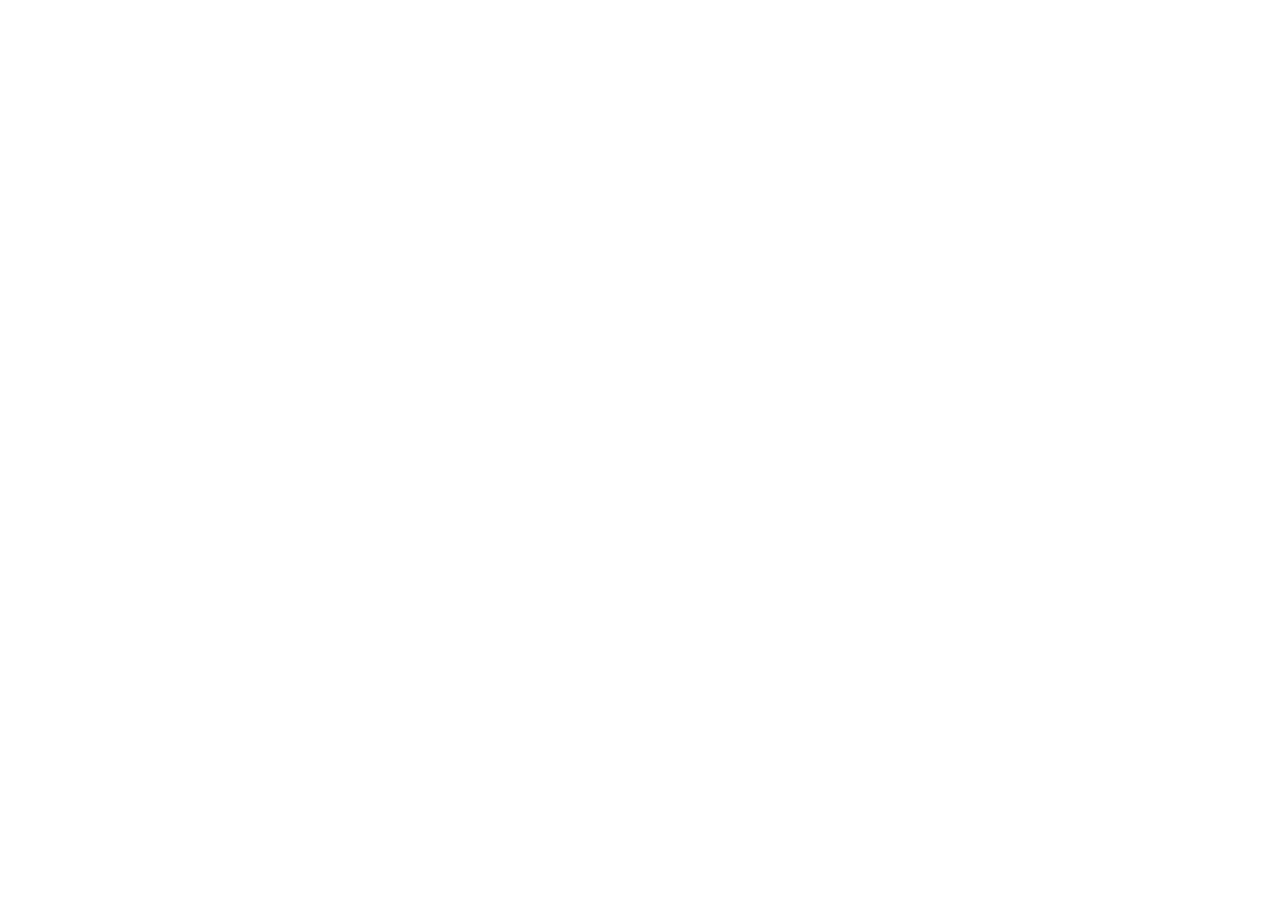
==== commit eca8d3e0: "chore(domains): redirect legacy bio to official Academy" ====
--- a/bio/index.html
+++ b/bio/index.html
@@ -3,6 +3,9 @@
 <head>
 <meta charset="utf-8">
 <meta name="viewport" content="width=device-width,initial-scale=1,viewport-fit=cover">
+<link rel="canonical" href="https://ldracademy.online/bio">
+<meta http-equiv="refresh" content="0; url=https://ldracademy.online/bio">
+<script>window.location.replace('https://ldracademy.online/bio');</script>
 <title>Luciano Conecta | Conhecimento, carreira, serviços e oportunidades</title>
 <meta name="description" content="Acesse a Biblioteca LDR, Jornal LDR, Revista LDR, orientação psicanalítica escrita, Clínica Social, serviços, treinamentos e oportunidades do ecossistema Luciano Conecta.">
 <meta name="theme-color" content="#07111f">
@@ -35,7 +38,7 @@
 <div class="links">
 <a class="card massage" href="https://wa.me/32492923605?text=Ol%C3%A1%2C%20vi%20a%20massagem%20na%20bio%20do%20Luciano%20e%20gostaria%20de%20verificar%20os%20hor%C3%A1rios%20dispon%C3%ADveis%20em%20Schaerbeek." target="_blank" rel="noopener"><span class="icon">💆</span><span class="copy"><span class="title" data-i18n="priorityMassageTitle">Massagem para Homens em Schaerbeek — Bruxelas</span><span class="price" data-i18n="priorityMassagePrice">Relaxante €120 · Sensível €150</span><span class="desc" data-i18n="priorityMassageDesc">Atendimento presencial para adultos, com horário marcado.</span><span class="action" data-i18n="priorityMassageCta">AGENDAR PELO WHATSAPP</span></span><span class="arrow">↗</span></a>
 <a class="card featured" href="https://ldracademy.online/" target="_blank" rel="noopener"><span class="icon">🎓</span><span class="copy"><span class="title" data-i18n="priorityAcademyTitle">LDR Academy</span><span class="price" style="color:#101827" data-i18n="priorityAcademyPrice">🇧🇷 R$ 19,95 · 🇪🇺 € 4,95 no primeiro mês</span><span class="desc" data-i18n="priorityAcademyDesc">Formações, cursos, biblioteca e conteúdos para carreira e negócios.</span><span class="renewal" style="color:#334155" data-i18n="priorityAcademyRenewal">Depois: R$ 39,90/mês ou € 9,90/mês. Cancele quando quiser.</span><span class="action" data-i18n="priorityAcademyCta">CONHECER A LDR ACADEMY</span></span><span class="arrow">↗</span></a>
-<a class="sale-card career" href="https://learn.lucianoconecta.online/cliente/orientacao-psicanalitica" target="_blank" rel="noopener"><span class="sale-icon">✍️</span><span class="copy"><span class="badge" data-i18n="careerGuideBadge">NOVO SERVIÇO · POR TEXTO</span><span class="title" data-i18n="careerGuideTitle">Orientação Psicanalítica Escrita</span><span class="price" data-i18n="careerGuidePrice">Promoção · a partir de 🇧🇷 R$ 5,35 · 🇪🇺 € 0,90</span><span class="renewal" data-i18n="careerGuideMeta">Pacotes de 10, 30 ou 60 minutos.</span><span class="desc" data-i18n="careerGuideDesc">Orientação breve, privada e por escrito, com fundamentação psicanalítica e referências científicas quando pertinente.</span><span class="action" data-i18n="careerGuideCta">INICIAR ORIENTAÇÃO ESCRITA</span></span><span class="arrow">↗</span></a>
+<a class="sale-card career" href="https://portal.ldrrhestrategia.com/cliente/orientacao-psicanalitica" target="_blank" rel="noopener"><span class="sale-icon">✍️</span><span class="copy"><span class="badge" data-i18n="careerGuideBadge">NOVO SERVIÇO · POR TEXTO</span><span class="title" data-i18n="careerGuideTitle">Orientação Psicanalítica Escrita</span><span class="price" data-i18n="careerGuidePrice">Promoção · a partir de 🇧🇷 R$ 5,35 · 🇪🇺 € 0,90</span><span class="renewal" data-i18n="careerGuideMeta">Pacotes de 10, 30 ou 60 minutos.</span><span class="desc" data-i18n="careerGuideDesc">Orientação breve, privada e por escrito, com fundamentação psicanalítica e referências científicas quando pertinente.</span><span class="action" data-i18n="careerGuideCta">INICIAR ORIENTAÇÃO ESCRITA</span></span><span class="arrow">↗</span></a>
 <a class="card commercial" href="https://ldrrhestrategia.com/mentoria?lang=pt" target="_blank" rel="noopener" id="priority-mentoria-link"><span class="icon">🎯</span><span class="copy"><span class="title" data-i18n="priorityMentorTitle">Mentoria Profissional e de Negócios</span><span class="desc" data-i18n="priorityMentorDesc">Direção estratégica para carreira, projetos e negócios, com foco em clareza, posicionamento e próximos passos.</span><span class="action" data-i18n="priorityMentorCta">CONHECER A MENTORIA</span></span><span class="arrow">↗</span></a>
 </div>
 </section>
@@ -43,7 +46,7 @@
 <div class="section-head"><div class="section-kicker" data-i18n="subscriptionsKicker">ASSINATURAS E ACESSOS</div><h2 id="assinaturas" data-i18n="subscriptionsTitle">Comece pelo que mais combina com você</h2></div>
 <div class="sales-grid">
 
-<a class="sale-card clinic" href="https://clinicasocial.ldrrhestrategia.com/" target="_blank" rel="noopener"><span class="sale-icon">🤍</span><span class="copy"><span class="title" data-i18n="clinicTitle">Clínica Social LDR de Psicanálise</span><span class="desc" data-i18n="clinicDesc">Um espaço de escuta com valor social para quem deseja iniciar ou continuar seu processo de análise.</span><span class="action" data-i18n="clinicCta">CONHECER A CLÍNICA SOCIAL</span></span><span class="arrow">↗</span></a>
+<a class="sale-card clinic" href="https://clinicasocial.ldrrhestrategia.com/?lang=pt" target="_blank" rel="noopener"><span class="sale-icon">🤍</span><span class="copy"><span class="title" data-i18n="clinicTitle">Clínica Social LDR de Psicanálise</span><span class="desc" data-i18n="clinicDesc">Um espaço de escuta com valor social para quem deseja iniciar ou continuar seu processo de análise.</span><span class="action" data-i18n="clinicCta">CONHECER A CLÍNICA SOCIAL</span></span><span class="arrow">↗</span></a>
 
 
 
@@ -69,8 +72,8 @@
 <div class="links">
 <a class="card featured" href="https://ldrrhestrategia.com/mentoria?lang=pt" target="_blank" rel="noopener"><span class="icon">✦</span><span class="copy"><span class="title" data-i18n="bookTitle">Agendar Mentoria</span><span class="desc" data-i18n="bookDesc">Psicanálise, mentoria, carreira e orientação profissional em um único perfil.</span></span><span class="arrow">↗</span></a>
 <a class="card" href="https://ldrrhestrategia.com/" target="_blank" rel="noopener"><span class="icon">🏢</span><span class="copy"><span class="title" data-i18n="ldrTitle">Conhecer a LDR RH & Estratégia</span><span class="desc" data-i18n="ldrDesc">Soluções para pessoas, carreira, profissionais e empresas.</span></span><span class="arrow">↗</span></a>
-<a class="card" href="https://learn.lucianoconecta.online/profissionais" target="_blank" rel="noopener"><span class="icon">🔎</span><span class="copy"><span class="title" data-i18n="findTitle">Encontrar um profissional</span><span class="desc" data-i18n="findDesc">Encontre profissionais cadastrados na Rede LDR.</span></span><span class="arrow">↗</span></a>
-<a class="card" href="https://learn.lucianoconecta.online/para-profissionais" target="_blank" rel="noopener"><span class="icon">🤝</span><span class="copy"><span class="title" data-i18n="networkTitle">Quero entrar para a Rede LDR</span><span class="desc" data-i18n="networkDesc">Conheça a estrutura, os benefícios e como participar como profissional.</span></span><span class="arrow">↗</span></a>
+<a class="card" href="https://portal.ldrrhestrategia.com/profissionais" target="_blank" rel="noopener"><span class="icon">🔎</span><span class="copy"><span class="title" data-i18n="findTitle">Encontrar um profissional</span><span class="desc" data-i18n="findDesc">Encontre profissionais cadastrados na Rede LDR.</span></span><span class="arrow">↗</span></a>
+<a class="card" href="https://portal.ldrrhestrategia.com/para-profissionais" target="_blank" rel="noopener"><span class="icon">🤝</span><span class="copy"><span class="title" data-i18n="networkTitle">Quero entrar para a Rede LDR</span><span class="desc" data-i18n="networkDesc">Conheça a estrutura, os benefícios e como participar como profissional.</span></span><span class="arrow">↗</span></a>
 <a class="card commercial" href="https://ldrrhestrategia.com/vendedor?lang=pt" target="_blank" rel="noopener" id="seller-link"><span class="icon">📈</span><span class="copy"><span class="title" data-i18n="sellerTitle">Quero fazer parte da área comercial</span><span class="desc" data-i18n="sellerDesc">Conheça a oportunidade comercial e veja como trabalhar com a LDR.</span></span><span class="arrow">↗</span></a>
 <a class="card" href="https://learn.lucianoconecta.online/" target="_blank" rel="noopener"><span class="icon">🎓</span><span class="copy"><span class="title" data-i18n="platformTitle">Entrar no LEARN | Luciano Conecta</span><span class="desc" data-i18n="platformDesc">Acesse biblioteca, formações, produtos, conteúdos e sua área de cliente.</span></span><span class="arrow">↗</span></a>
 </div>
@@ -85,7 +88,7 @@
 <a class="service" href="https://learn.lucianoconecta.online/profissional/luciano-rodrigues-almeida" target="_blank" rel="noopener"><span class="icon">💼</span><span><strong data-i18n="careerTitle">Carreira</strong><span data-i18n="careerDesc">Orientação, reposicionamento e desenvolvimento profissional.</span></span></a>
 <a class="service" id="training-link" href="https://ldrrhestrategia.com/treinamento?lang=pt" target="_blank" rel="noopener"><span class="icon">🎓</span><span><strong data-i18n="trainingTitle">Treinamento para Empreendedores</strong><span data-i18n="trainingDesc">Conhecimento prático para tirar ideias do papel e estruturar o negócio.</span></span></a>
 <a class="service" href="https://ldrrhestrategia.com/" target="_blank" rel="noopener"><span class="icon">🏢</span><span><strong data-i18n="rhTitle">RH & Empresas</strong><span data-i18n="rhDesc">Recrutamento, pessoas e soluções corporativas sob medida.</span></span></a>
-<a class="service" href="https://learn.lucianoconecta.online/profissionais" target="_blank" rel="noopener"><span class="icon">👥</span><span><strong data-i18n="netTitle">Rede LDR</strong><span data-i18n="netDesc">Profissionais conectados a uma estrutura de visibilidade e atendimento.</span></span></a>
+<a class="service" href="https://portal.ldrrhestrategia.com/profissionais" target="_blank" rel="noopener"><span class="icon">👥</span><span><strong data-i18n="netTitle">Rede LDR</strong><span data-i18n="netDesc">Profissionais conectados a uma estrutura de visibilidade e atendimento.</span></span></a>
 <a class="service" href="https://learn.lucianoconecta.online/cliente/biblioteca" target="_blank" rel="noopener"><span class="icon">📘</span><span><strong data-i18n="ebookTitle">eBooks, livros e conteúdos</strong><span data-i18n="ebookDesc">Acesse materiais digitais e conteúdos para aprender e evoluir.</span></span></a>
 </div>
 </section>
